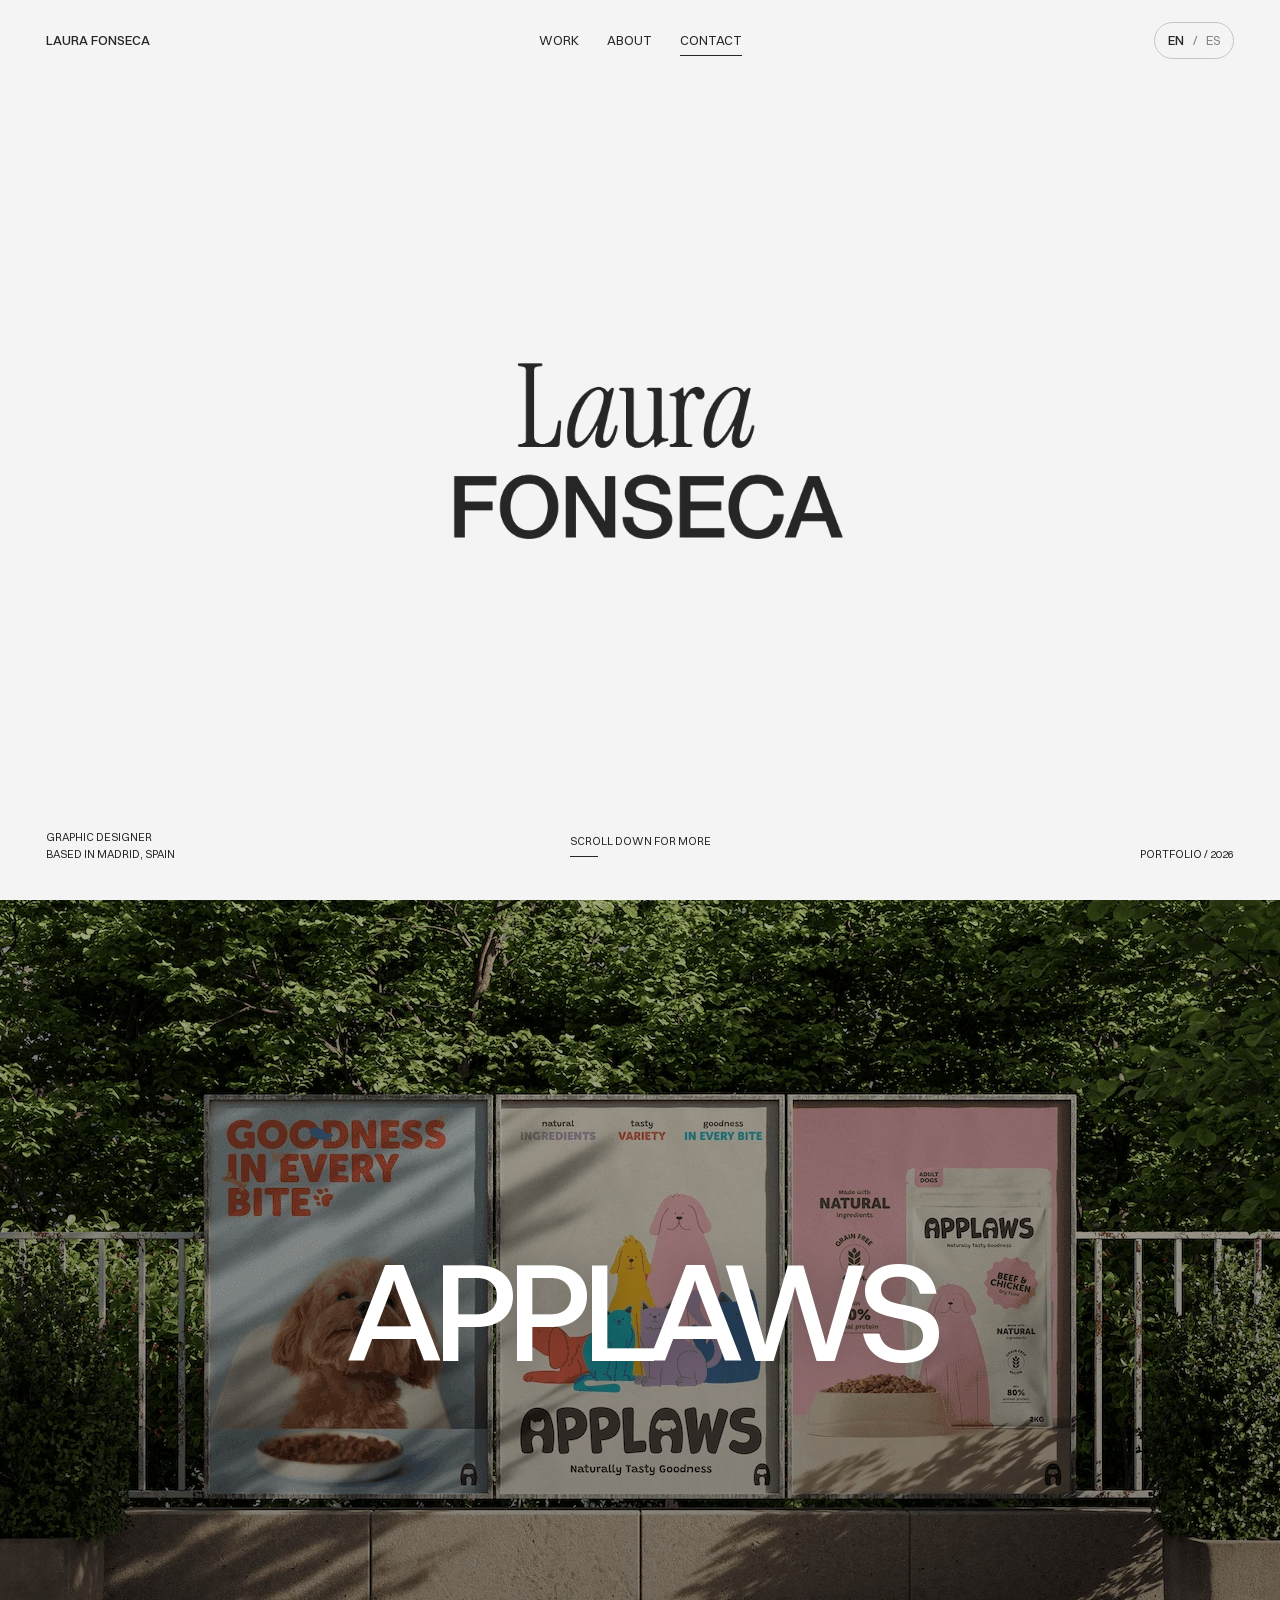
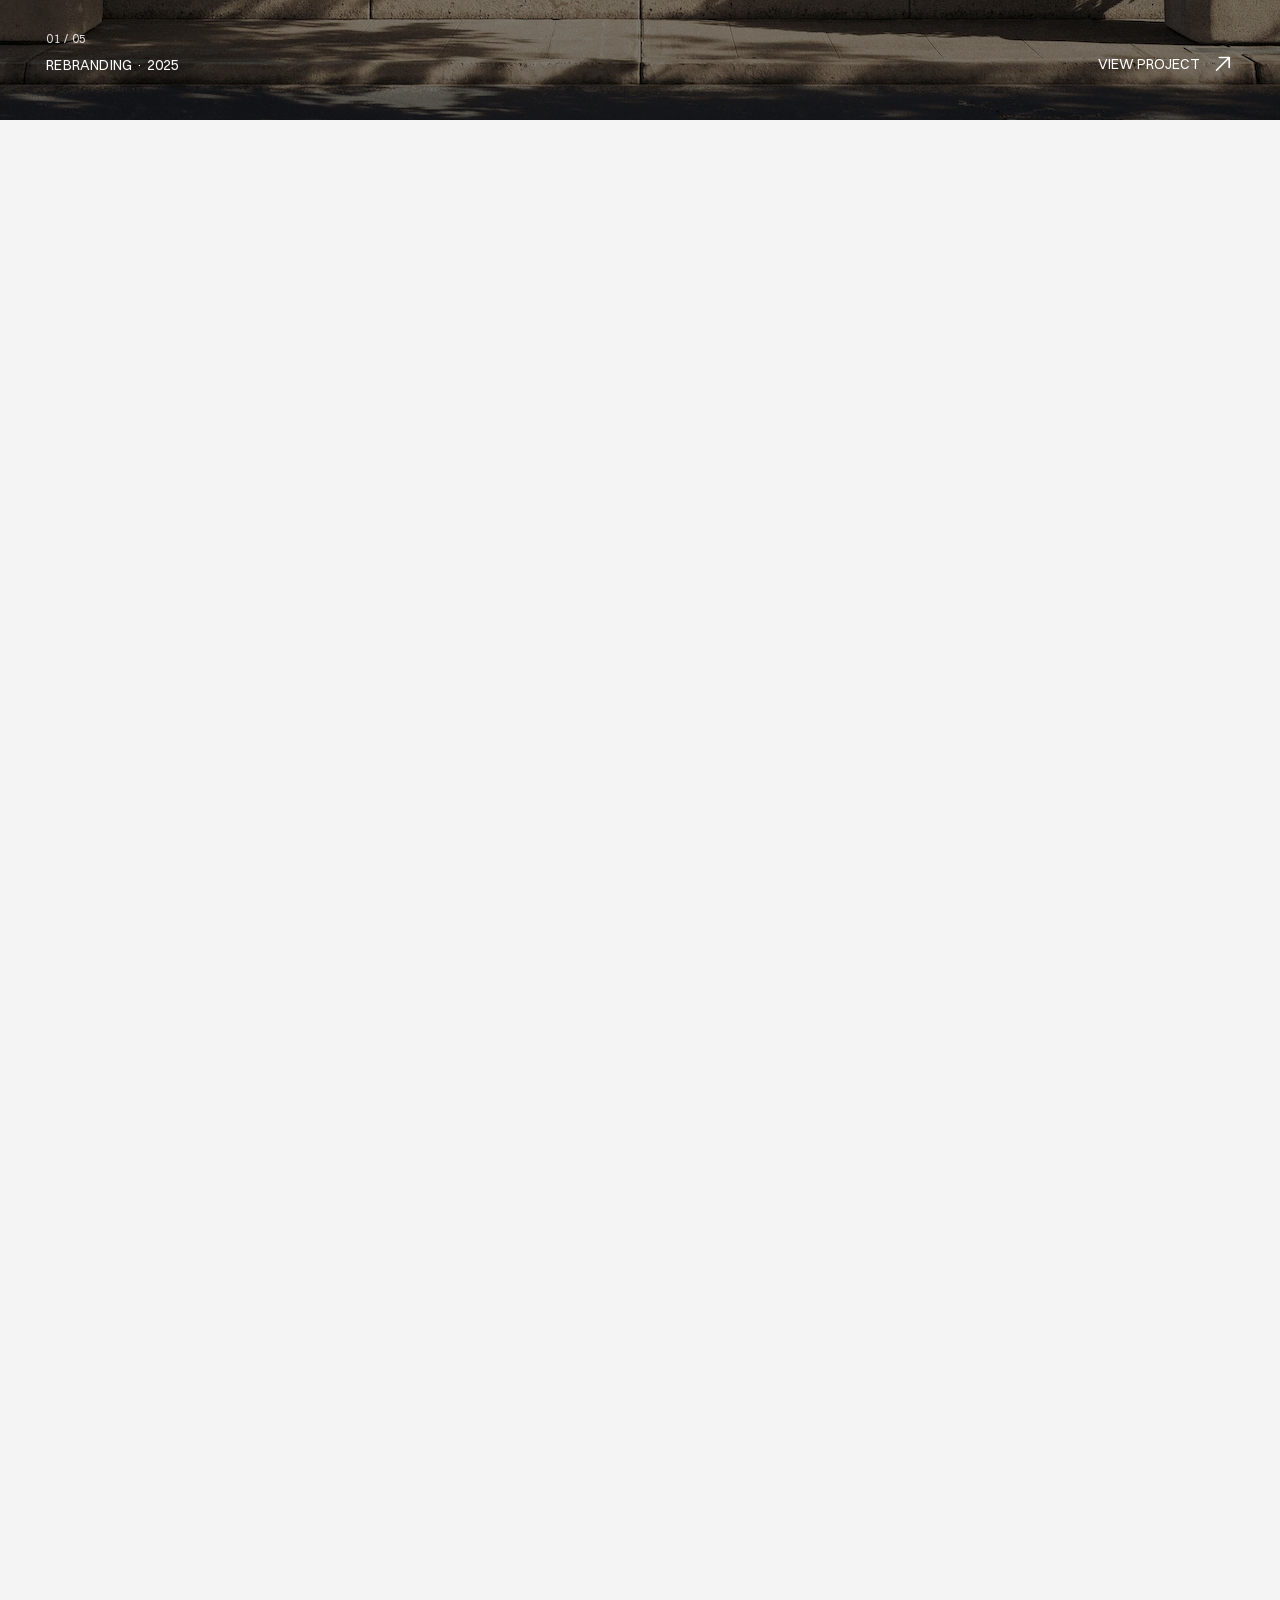
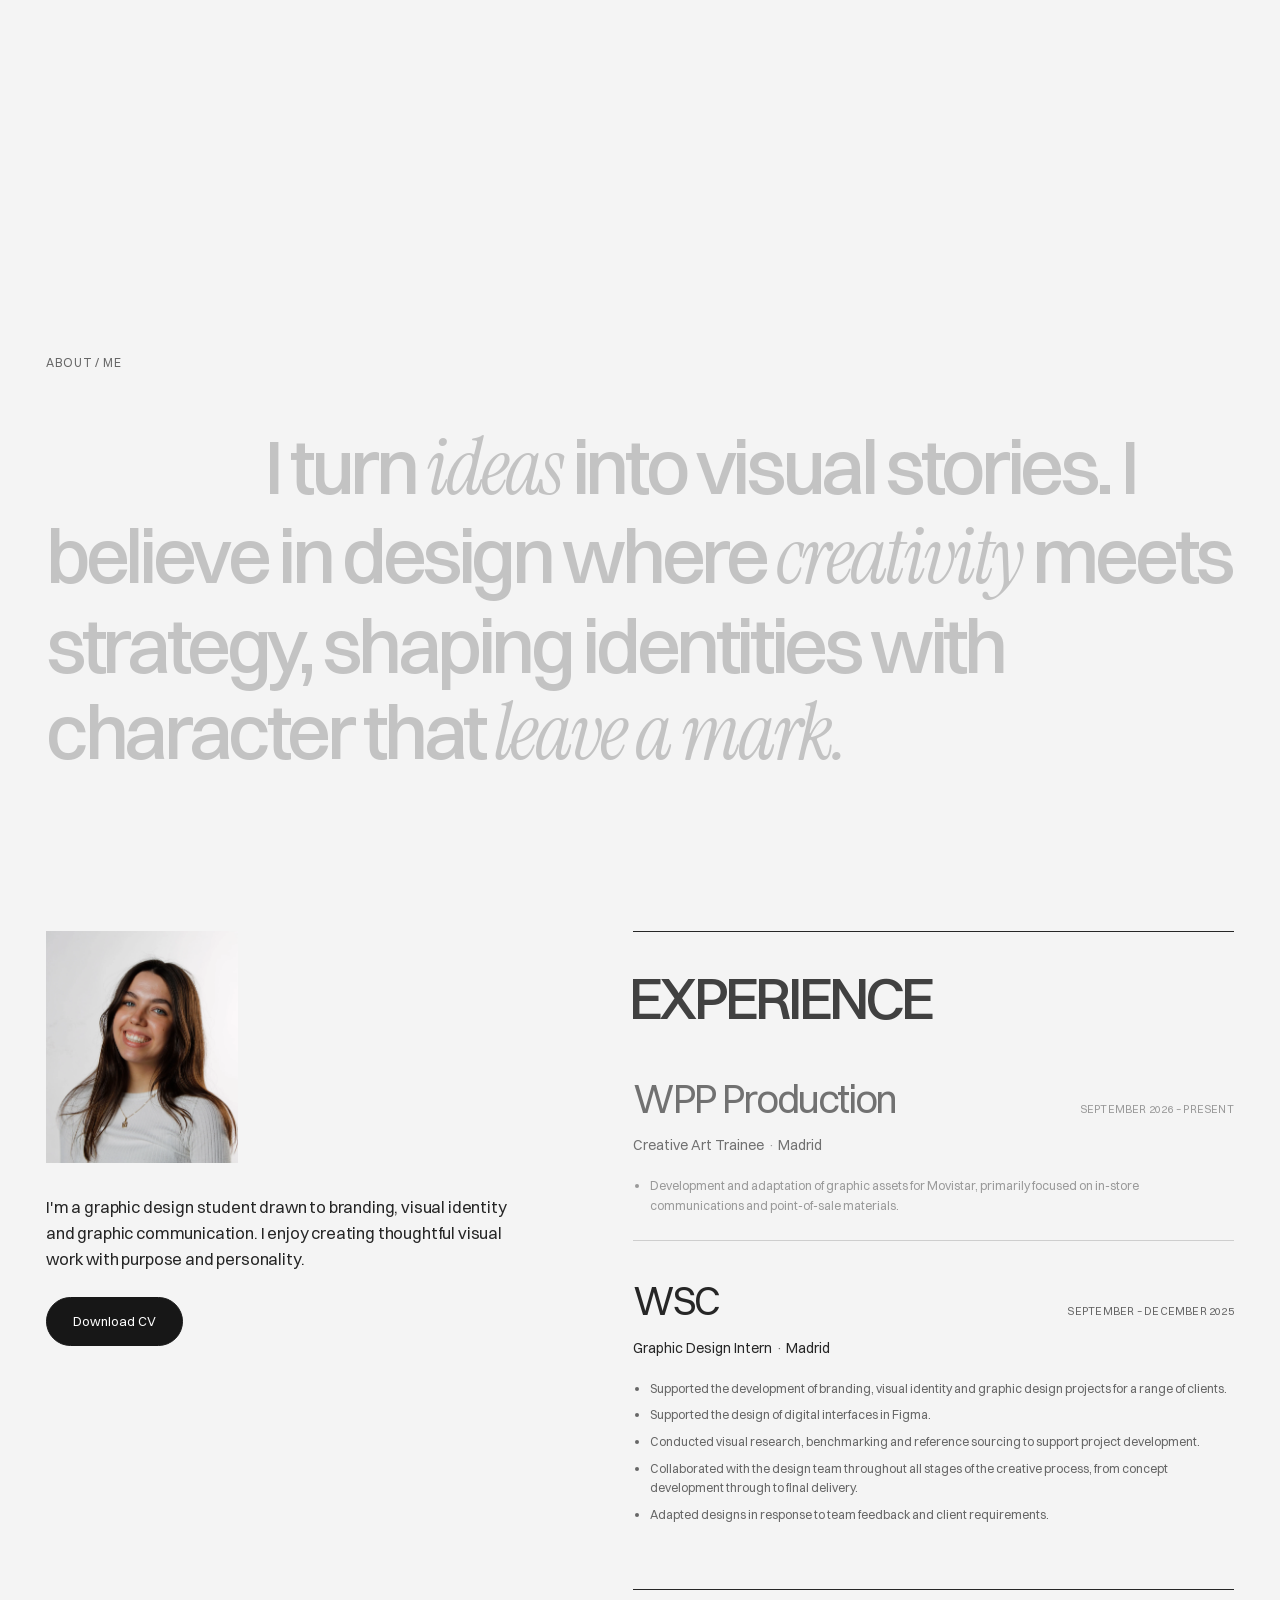
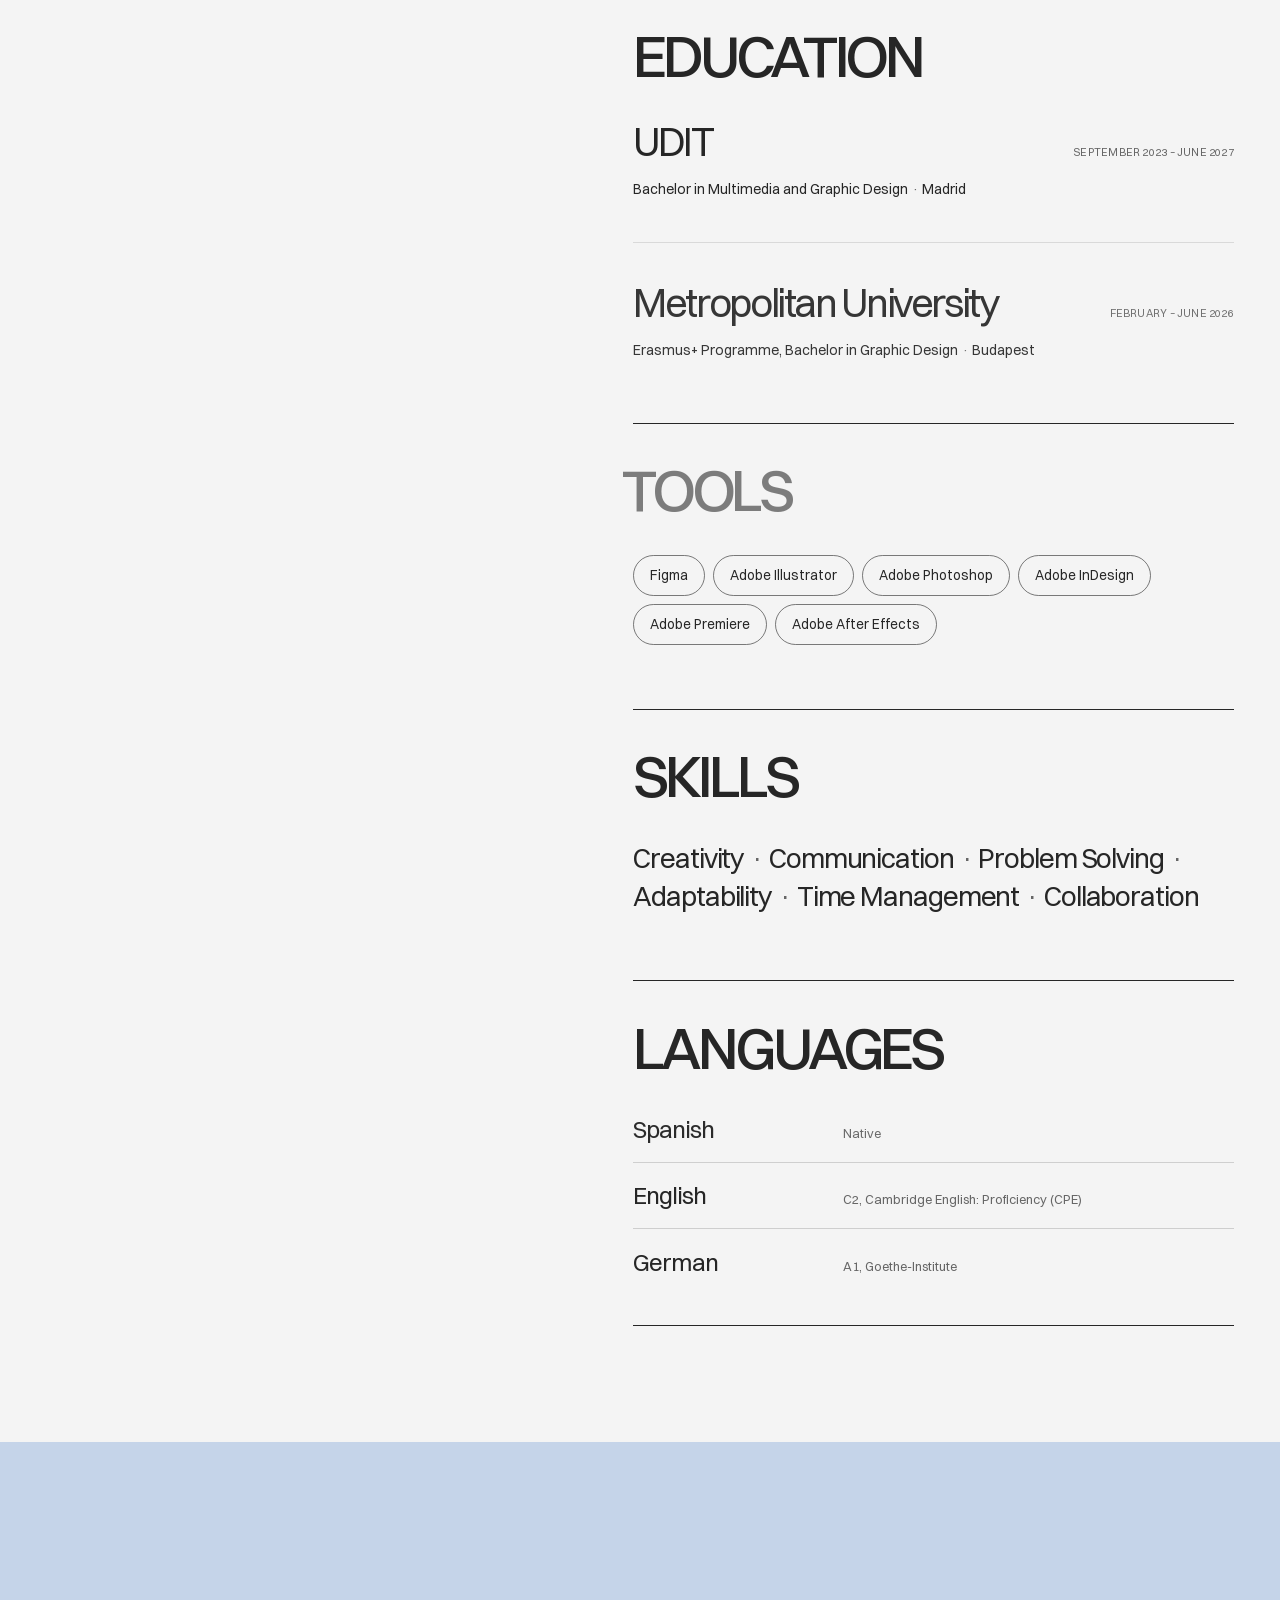
==== index.html @ c4ecdd2b "perf: generate lightweight previews for both homepage effects" ====
<!doctype html>
<html lang="en"><head><meta charset="utf-8"><meta name="viewport" content="width=device-width,initial-scale=1"><title>Laura Fonseca — Graphic Designer</title><meta name="description" content="Laura Fonseca, graphic designer based in Madrid and Creative Art Trainee at WPP Production. Portfolio featuring branding, visual identity, exhibition and editorial design."><meta name="robots" content="index,follow,max-image-preview:large"><meta name="theme-color" content="#f4f4f4"><meta property="og:type" content="website"><meta property="og:title" content="Laura Fonseca — Graphic Designer"><meta property="og:description" content="Laura Fonseca, graphic designer based in Madrid and Creative Art Trainee at WPP Production. Portfolio featuring branding, visual identity, exhibition and editorial design."><meta property="og:locale" content="en_GB"><meta property="og:image" content="assets/social-preview.jpg"><meta property="og:image:alt" content="Laura Fonseca — graphic design portfolio"><meta name="twitter:card" content="summary_large_image"><link rel="alternate" hreflang="en" href="index.html"><link rel="alternate" hreflang="es" href="es/index.html"><link rel="icon" href="assets/favicon.svg" type="image/svg+xml"><link rel="preload" href="assets/fonts/switzer-400.woff2" as="font" type="font/woff2" crossorigin><link rel="preconnect" href="https://fonts.googleapis.com"><link rel="preconnect" href="https://fonts.gstatic.com" crossorigin><link href="https://fonts.googleapis.com/css2?family=Instrument+Serif:ital@1&amp;display=swap" rel="stylesheet"><link rel="stylesheet" href="style.css"><script src="script.js" defer></script><script type="application/ld+json">{"@context":"https://schema.org","@type":"Person","name":"Laura Fonseca","jobTitle":"Graphic Designer","sameAs":["https://www.instagram.com/laurafonseca.design/","https://www.linkedin.com/in/laura-fonseca-ort%C3%A9s-6abb1227b/"],"knowsAbout":["Graphic Design","Branding","Visual Identity","Graphic Communication","Editorial Design"],"email":"mailto:laurafonortes@gmail.com"}</script></head><body id="top"><a class="skip" href="#main">Skip to content</a><header class="site-header"><a class="wordmark" href="index.html#hero" aria-label="Laura Fonseca — Work">Laura Fonseca</a><nav class="desktop-nav" aria-label="Main"><a href="index.html#works">Work</a><a href="index.html#about">About</a><a href="index.html#contact">Contact</a></nav><div class="nav-actions"><a class="language-switch" href="es/index.html" lang="es" hreflang="es" aria-label="Cambiar a español"><span class="selected">EN</span><span aria-hidden="true">/</span><span class="">ES</span></a><button class="menu-toggle" aria-expanded="false" aria-controls="mobile-nav">Menu <span aria-hidden="true">+</span></button></div><nav id="mobile-nav" class="mobile-nav" aria-label="Mobile menu" hidden><a href="index.html#works">Work</a><a href="index.html#about">About</a><a href="index.html#contact">Contact</a></nav></header><div class="scroll-progress" aria-hidden="true"></div><main id="main"><section class="hero" id="hero" aria-label="Laura Fonseca"><h1 class="sr-only">Laura Fonseca — Graphic Designer</h1><div class="hero-logo"><img class="" src="assets/images/laura-fonseca-logo.webp" width="1270" height="463" alt="Laura Fonseca" decoding="async" fetchpriority="high"></div><div class="mobile-hero" aria-hidden="true"><img class="mobile-hero__name mobile-hero__name--laura" src="assets/mobile-hero/laura.svg" width="391" height="139" alt="" draggable="false" decoding="async"><div class="mobile-hero__reel" data-images="assets/images/hero-thumbs/dicho-y-hecho/02-book-covers-mockup.webp|assets/images/hero-thumbs/palocleves/06-citylight-advertisement.webp|assets/images/hero-thumbs/applaws/07-storefront-window-graphics.webp|assets/images/hero-thumbs/nogue/07-open-magazine-mockup.webp|assets/images/hero-thumbs/applaws/04-outdoor-brand-banner.webp|assets/images/hero-thumbs/dicho-y-hecho/07-book-interior-layouts.webp|assets/images/hero-thumbs/palocleves/01-exhibition-installation.webp|assets/images/hero-thumbs/nogue/05-fashion-editorial-spread.webp"><img class="mobile-hero__slide is-active" src="assets/images/hero-thumbs/dicho-y-hecho/02-book-covers-mockup.webp" width="2560" height="1706" alt="" draggable="false" decoding="async"><img class="mobile-hero__slide" alt="" draggable="false" decoding="async"></div><img class="mobile-hero__name mobile-hero__name--fonseca" src="assets/mobile-hero/fonseca.svg" width="642" height="106" alt="" draggable="false" decoding="async"></div><div class="image-trail" aria-hidden="true" data-images="assets/images/hero-thumbs/creative-selection-1.webp|assets/images/hero-thumbs/applaws/03-brand-identity-overview.webp|assets/images/hero-thumbs/palocleves/03-logo.webp|assets/images/hero-thumbs/dicho-y-hecho/02-book-covers-mockup.webp|assets/images/hero-thumbs/nogue/03-magazine-stack.webp|assets/images/hero-thumbs/creative-selection-3.webp|assets/images/hero-thumbs/applaws/09-branded-stationery.webp|assets/images/hero-thumbs/palocleves/06-citylight-advertisement.webp|assets/images/hero-thumbs/dicho-y-hecho/03-sevilla-book-cover.webp|assets/images/hero-thumbs/nogue/06-advertising-spread.webp|assets/images/hero-thumbs/creative-selection-4.webp|assets/images/hero-thumbs/applaws/02-product-pouches.webp|assets/images/hero-thumbs/palocleves/08-exhibition-wall-graphics.webp|assets/images/hero-thumbs/dicho-y-hecho/05-mesa-book-cover.webp|assets/images/hero-thumbs/nogue/08-typographic-editorial-spread.webp|assets/images/hero-thumbs/creative-selection-5.webp|assets/images/hero-thumbs/applaws/04-outdoor-brand-banner.webp|assets/images/hero-thumbs/palocleves/09-artwork-labels.webp|assets/images/hero-thumbs/dicho-y-hecho/08-open-book-and-bookmark.webp|assets/images/hero-thumbs/nogue/07-open-magazine-mockup.webp"></div><div class="hero-bottom"><p>Graphic Designer<br>Based in Madrid, Spain</p><a class="scroll-link" href="#works">Scroll down for more </a><span class="hero-year">Portfolio / 2026</span></div></section><section id="works" class="works section project-showcase" aria-label="Selected projects"><h2 class="sr-only">Selected projects</h2><div class="project-showcase__stage"><article class="project-showcase__panel" data-project-index="0" style="--panel-order:0"><a class="project-showcase__link" href="applaws.html" aria-label="View project: APPLAWS"><img class="project-showcase__image" src="assets/images/applaws-07.webp" width="1280" height="960" alt="" decoding="async" loading="lazy" fetchpriority="low"><span class="project-showcase__shade" aria-hidden="true"></span><span class="project-showcase__center"><h3 class="project-showcase__name">APPLAWS</h3></span><span class="project-showcase__info"><span class="project-showcase__index">01 / 05</span><span class="project-showcase__category">Rebranding · 2025</span></span><span class="project-showcase__action" aria-hidden="true">View project <svg class="project-showcase__arrow" xmlns="http://www.w3.org/2000/svg" viewBox="0 0 24 24" width="22" height="22" fill="none" stroke="currentColor" stroke-width="1.8" stroke-linecap="round" stroke-linejoin="round" focusable="false"><path d="M5 19 19 5M8 5h11v11"/></svg></span></a></article><article class="project-showcase__panel" data-project-index="1" style="--panel-order:1"><a class="project-showcase__link" href="palocleves.html" aria-label="View project: PALÓCLEVES"><img class="project-showcase__image" src="assets/images/palocleves/05-outdoor-street-banner.webp" width="1920" height="1440" alt="" decoding="async" loading="lazy"><span class="project-showcase__shade" aria-hidden="true"></span><span class="project-showcase__center"><h3 class="project-showcase__name">PALÓCLEVES</h3></span><span class="project-showcase__info"><span class="project-showcase__index">02 / 05</span><span class="project-showcase__category">Brand / Exhibition design · 2026</span></span><span class="project-showcase__action" aria-hidden="true">View project <svg class="project-showcase__arrow" xmlns="http://www.w3.org/2000/svg" viewBox="0 0 24 24" width="22" height="22" fill="none" stroke="currentColor" stroke-width="1.8" stroke-linecap="round" stroke-linejoin="round" focusable="false"><path d="M5 19 19 5M8 5h11v11"/></svg></span></a></article><article class="project-showcase__panel" data-project-index="2" style="--panel-order:2"><a class="project-showcase__link" href="dicho-y-hecho.html" aria-label="View project: DICHO Y HECHO"><img class="project-showcase__image" src="assets/images/dicho-y-hecho-cover.webp" width="1920" height="1440" alt="" decoding="async" loading="lazy"><span class="project-showcase__shade" aria-hidden="true"></span><span class="project-showcase__center"><h3 class="project-showcase__name">DICHO Y HECHO</h3></span><span class="project-showcase__info"><span class="project-showcase__index">03 / 05</span><span class="project-showcase__category">Editorial design · 2026</span></span><span class="project-showcase__action" aria-hidden="true">View project <svg class="project-showcase__arrow" xmlns="http://www.w3.org/2000/svg" viewBox="0 0 24 24" width="22" height="22" fill="none" stroke="currentColor" stroke-width="1.8" stroke-linecap="round" stroke-linejoin="round" focusable="false"><path d="M5 19 19 5M8 5h11v11"/></svg></span></a></article><article class="project-showcase__panel" data-project-index="3" style="--panel-order:3"><a class="project-showcase__link" href="nogue.html" aria-label="View project: NOGUE"><img class="project-showcase__image" src="assets/images/nogue-cover.webp" width="1555" height="1160" alt="" decoding="async" loading="lazy"><span class="project-showcase__shade" aria-hidden="true"></span><span class="project-showcase__center"><h3 class="project-showcase__name">NOGUE</h3></span><span class="project-showcase__info"><span class="project-showcase__index">04 / 05</span><span class="project-showcase__category">Editorial design · 2025</span></span><span class="project-showcase__action" aria-hidden="true">View project <svg class="project-showcase__arrow" xmlns="http://www.w3.org/2000/svg" viewBox="0 0 24 24" width="22" height="22" fill="none" stroke="currentColor" stroke-width="1.8" stroke-linecap="round" stroke-linejoin="round" focusable="false"><path d="M5 19 19 5M8 5h11v11"/></svg></span></a></article><article class="project-showcase__panel" data-project-index="4" style="--panel-order:4"><a class="project-showcase__link" href="monk.html" aria-label="View project: MONK"><img class="project-showcase__image" src="assets/images/monk/05-cocktail-menu.webp" width="1280" height="960" alt="" decoding="async" loading="lazy"><span class="project-showcase__shade" aria-hidden="true"></span><span class="project-showcase__center"><h3 class="project-showcase__name">MONK</h3></span><span class="project-showcase__info"><span class="project-showcase__index">05 / 05</span><span class="project-showcase__category">Visual identity / Illustration · 2024</span></span><span class="project-showcase__action" aria-hidden="true">View project <svg class="project-showcase__arrow" xmlns="http://www.w3.org/2000/svg" viewBox="0 0 24 24" width="22" height="22" fill="none" stroke="currentColor" stroke-width="1.8" stroke-linecap="round" stroke-linejoin="round" focusable="false"><path d="M5 19 19 5M8 5h11v11"/></svg></span></a></article></div></section><section id="about" class="about section"><div class="about-statement"><p class="about-eyebrow">ABOUT / ME</p><h2 class="about-manifesto">I turn <em>ideas</em> into visual stories. I believe in design where <em>creativity</em> meets strategy, shaping identities with character that <em>leave a mark.</em></h2></div><div class="about-details"><div class="about-intro reveal"><img class="portrait" src="assets/images/laura-fonseca-portrait.webp" width="1651" height="1920" alt="Laura Fonseca" decoding="async" loading="lazy"><p class="bio">I'm a graphic design student drawn to branding, visual identity and graphic communication. I enjoy creating thoughtful visual work with purpose and personality.</p><a class="download-button" href="assets/documents/LauraFonseca_CV_English.pdf" download>Download CV </a></div><div class="typecv reveal"><section class="typecv-part typecv-part--experience" aria-labelledby="en-typecv-experience"><header class="typecv-part__header"><h3 id="en-typecv-experience">EXPERIENCE</h3></header><div class="typecv-part__body"><article class="typecv-entry"><div class="typecv-entry__heading"><h4>WPP Production</h4><span class="typecv-date">September 2026 – Present</span></div><p class="typecv-subline">Creative Art Trainee<span aria-hidden="true"> · </span>Madrid</p><ul class="typecv-notes"><li>Development and adaptation of graphic assets for Movistar, primarily focused on in-store communications and point-of-sale materials.</li></ul></article><article class="typecv-entry"><div class="typecv-entry__heading"><h4>WSC</h4><span class="typecv-date">September – December 2025</span></div><p class="typecv-subline">Graphic Design Intern<span aria-hidden="true"> · </span>Madrid</p><ul class="typecv-notes"><li>Supported the development of branding, visual identity and graphic design projects for a range of clients.</li><li>Supported the design of digital interfaces in Figma.</li><li>Conducted visual research, benchmarking and reference sourcing to support project development.</li><li>Collaborated with the design team throughout all stages of the creative process, from concept development through to final delivery.</li><li>Adapted designs in response to team feedback and client requirements.</li></ul></article></div></section><section class="typecv-part typecv-part--education" aria-labelledby="en-typecv-education"><header class="typecv-part__header"><h3 id="en-typecv-education">EDUCATION</h3></header><div class="typecv-part__body"><article class="typecv-entry"><div class="typecv-entry__heading"><h4>UDIT</h4><span class="typecv-date">September 2023 – June 2027</span></div><p class="typecv-subline">Bachelor in Multimedia and Graphic Design<span aria-hidden="true"> · </span>Madrid</p></article><article class="typecv-entry"><div class="typecv-entry__heading"><h4>Metropolitan University</h4><span class="typecv-date">February – June 2026</span></div><p class="typecv-subline">Erasmus+ Programme, Bachelor in Graphic Design<span aria-hidden="true"> · </span>Budapest</p></article></div></section><section class="typecv-part typecv-part--tools" aria-labelledby="en-typecv-tools"><header class="typecv-part__header"><h3 id="en-typecv-tools">TOOLS</h3></header><div class="typecv-part__body"><ul class="typecv-tools"><li>Figma</li><li>Adobe Illustrator</li><li>Adobe Photoshop</li><li>Adobe InDesign</li><li>Adobe Premiere</li><li>Adobe After Effects</li></ul></div></section><section class="typecv-part typecv-part--skills" aria-labelledby="en-typecv-skills"><header class="typecv-part__header"><h3 id="en-typecv-skills">SKILLS</h3></header><div class="typecv-part__body"><ul class="typecv-skills"><li>Creativity</li><li>Communication</li><li>Problem Solving</li><li>Adaptability</li><li>Time Management</li><li>Collaboration</li></ul></div></section><section class="typecv-part typecv-part--languages" aria-labelledby="en-typecv-languages"><header class="typecv-part__header"><h3 id="en-typecv-languages">LANGUAGES</h3></header><div class="typecv-part__body"><dl class="typecv-languages"><div class="typecv-language"><dt>Spanish</dt><dd>Native</dd></div><div class="typecv-language"><dt>English</dt><dd>C2, Cambridge English: Proficiency (CPE)</dd></div><div class="typecv-language"><dt>German</dt><dd>A1, Goethe-Institute</dd></div></dl></div></section></div></div></section></main><section id="contact" class="footer-reveal" aria-label="Contact"><div class="footer-reveal__stage"><div class="footer-reveal__surface"><div class="contact section"><p class="eyebrow">Contact</p><a class="contact-title" href="mailto:laurafonortes@gmail.com"><h2>LET’S<br>CONNECT</h2></a></div><footer class="footer"><div class="socials"><a href="https://www.instagram.com/laurafonseca.design/" target="_blank" rel="noopener noreferrer">Instagram </a><a href="https://www.linkedin.com/in/laura-fonseca-ort%C3%A9s-6abb1227b/" target="_blank" rel="noopener noreferrer">LinkedIn </a><a href="mailto:laurafonortes@gmail.com">Mail </a></div><div class="footer-bottom"><span>© 2026 Laura Fonseca</span><a href="#top">Back to top </a></div></footer></div></div></section></body></html>
---- style.css ----
/* Laura Fonseca — buildless portfolio. Shared by EN and ES. */
@font-face{font-family:Switzer;src:url('assets/fonts/switzer-400.woff2') format('woff2');font-weight:400;font-style:normal;font-display:swap}
@font-face{font-family:Switzer;src:url('assets/fonts/switzer-500.woff2') format('woff2');font-weight:500;font-style:normal;font-display:swap}
@font-face{font-family:Switzer;src:url('assets/fonts/switzer-700.woff2') format('woff2');font-weight:700;font-style:normal;font-display:swap}
:root{--paper:#f4f4f4;--ink:#262626;--muted:#666;--line:#bdbdbd;--gutter:clamp(22px,3.6vw,80px);--ease:cubic-bezier(.22,1,.36,1)}
*,*::before,*::after{box-sizing:border-box}html{scroll-behavior:smooth;scroll-padding-top:100px}body{margin:0;background:var(--paper);color:var(--ink);font-family:Switzer,Arial,sans-serif;-webkit-font-smoothing:antialiased}body.modal-open{overflow:hidden}::selection{background:#c9d5fa;color:#151515}a{color:inherit;text-decoration:none}button{font:inherit;color:inherit;cursor:pointer}button,a{-webkit-tap-highlight-color:transparent}button{background:none;border:0}img{display:block;max-width:100%;height:auto}h1,h2,h3,p,figure{margin:0}h1,h2,h3{font-weight:400}p{line-height:1.5}a:focus-visible,button:focus-visible,summary:focus-visible{outline:2px solid #3268bd;outline-offset:6px;border-radius:2px}.sr-only{position:absolute;width:1px;height:1px;padding:0;margin:-1px;overflow:hidden;clip:rect(0,0,0,0);white-space:nowrap;border:0}[hidden]{display:none!important}.skip{position:fixed;top:12px;left:16px;z-index:100;background:var(--ink);color:white;padding:12px;transform:translateY(-160%)}.skip:focus{transform:none}
.site-header{position:fixed;z-index:30;inset:0 0 auto;display:grid;grid-template-columns:1fr auto 1fr;align-items:center;gap:24px;min-height:80px;padding:20px var(--gutter);background:rgba(244,244,244,.91);backdrop-filter:blur(14px);-webkit-backdrop-filter:blur(14px);font-size:13px;text-transform:uppercase;transition:box-shadow .3s}.site-header.scrolled{box-shadow:0 1px 0 #26262612}.wordmark{justify-self:start;font-weight:500}.desktop-nav,.nav-actions{display:flex;align-items:center;gap:28px}.nav-actions{justify-self:end;gap:20px}.desktop-nav a{position:relative;padding:8px 0}.desktop-nav a::after{position:absolute;content:'';left:0;right:0;bottom:1px;height:1px;background:currentColor;transform:scaleX(0);transform-origin:left;transition:transform .35s var(--ease)}.desktop-nav a:hover::after,.desktop-nav a[aria-current]::after{transform:scaleX(1)}.language-switch{display:flex;gap:9px;align-items:center;padding:9px 13px;border:1px solid #c5c5c5;border-radius:100px}.language-switch span{opacity:.55}.language-switch .selected{opacity:1;font-weight:500}.menu-toggle{display:none}.mobile-nav{display:none}
.hero{min-height:700px;height:100svh;max-height:1200px;position:relative;isolation:isolate;display:grid;place-items:center;padding:120px var(--gutter);overflow:hidden}.hero-logo{width:clamp(300px,38vw,610px);animation:hero-in 1.2s var(--ease) both}.hero-logo img{width:100%;height:auto}.hero-bottom{position:absolute;bottom:38px;left:var(--gutter);right:var(--gutter);display:grid;grid-template-columns:1fr auto 1fr;align-items:end;gap:20px;font-size:11px;line-height:1.5;text-transform:uppercase}.hero-year{text-align:right}.scroll-link{display:flex;gap:20px;align-items:center;padding:10px 0}.scroll-link span{font-size:22px;animation:nudge 2.5s ease-in-out infinite}.image-trail{position:absolute;inset:0;pointer-events:none;z-index:2;overflow:hidden}.trail-image{position:absolute;width:clamp(110px,11vw,175px);aspect-ratio:4/3;object-fit:cover;object-position:center;box-shadow:0 14px 42px #0002;pointer-events:none;user-select:none;-webkit-user-drag:none;backface-visibility:hidden;will-change:transform,opacity,left,top;transition:left .24s cubic-bezier(.22,1,.36,1),top .24s cubic-bezier(.22,1,.36,1)}.section{padding:90px var(--gutter)}.section-heading{display:flex;justify-content:space-between;align-items:baseline;padding-bottom:44px}.section-heading h2{font-size:clamp(60px,7.1vw,110px);line-height:1;letter-spacing:-.065em;text-transform:uppercase}.section-heading>span{font-size:11px;text-transform:uppercase}.project-grid{display:grid;grid-template-columns:1fr 1fr;gap:70px 28px}.project-card a{display:block}.project-visual{position:relative;overflow:hidden;background:#e8e8e8;aspect-ratio:4/3}.project-visual>img{width:100%;height:100%;object-fit:cover;transition:transform .8s var(--ease)}.project-arrow{position:absolute;right:20px;top:20px;background:var(--paper);width:48px;height:48px;border-radius:50%;display:grid;place-items:center;font-size:27px;opacity:0;transform:translate(-8px,8px);transition:all .4s var(--ease)}.project-open{position:absolute;left:20px;bottom:20px;background:var(--paper);padding:10px 16px;border-radius:30px;font-size:12px;opacity:0;transform:translateY(10px);transition:all .4s var(--ease)}.project-card a:hover .project-visual>img{transform:scale(1.035)}.project-card a:hover .project-arrow,.project-card a:focus-visible .project-arrow,.project-card a:hover .project-open,.project-card a:focus-visible .project-open{opacity:1;transform:none}.project-caption{display:flex;justify-content:space-between;align-items:baseline;gap:15px;padding-top:19px}.project-caption h3{font-size:clamp(20px,1.8vw,29px);letter-spacing:-.025em}.project-caption p{font-size:11px;text-transform:uppercase;color:var(--muted);margin-top:5px}.project-year{font-size:12px;color:var(--muted)}
.about{display:grid;grid-template-columns:minmax(0,1fr) minmax(0,1.85fr);gap:clamp(45px,8vw,140px);padding-top:130px;padding-bottom:90px}.portrait{width:152px;margin-bottom:32px;aspect-ratio:152/184;object-fit:cover}.about h2{font-size:clamp(54px,6.3vw,98px);line-height:.94;letter-spacing:-.062em;margin-bottom:28px}.bio{font-size:13px;line-height:1.35;text-transform:uppercase;max-width:430px}.text-link{display:inline-flex;gap:15px;border-bottom:1px solid;padding:10px 0;margin-top:24px;font-size:13px;transition:opacity .2s}.text-link:hover{opacity:.6}.accordion{padding-top:217px}details{border-bottom:1px solid #777}summary{display:flex;align-items:center;justify-content:space-between;gap:20px;list-style:none;font-size:clamp(22px,1.9vw,30px);letter-spacing:-.035em;padding:27px 0;cursor:pointer}summary::-webkit-details-marker{display:none}summary>span{color:#777;font-size:27px;font-weight:400;transition:transform .3s}details[open] summary>span{transform:rotate(45deg)}.detail-body{padding:0 35px 28px 0;font-size:15px;max-width:660px;animation:detail-in .35s var(--ease)}.detail-body h3{font-size:18px;font-weight:500;margin-top:20px;margin-bottom:6px}.detail-body h3:first-child{margin-top:0}.detail-body p+p{margin-top:7px}.detail-body ul{padding-left:19px;line-height:1.6}.detail-body li+li{margin-top:6px}.muted{color:var(--muted);font-size:13px}.eyebrow{text-transform:uppercase;font-size:12px;margin-bottom:25px}.contact{padding-top:90px;padding-bottom:70px}.contact-title{display:flex;align-items:center;justify-content:space-between;gap:20px}.contact-title h2{font-size:clamp(90px,18.4vw,320px);letter-spacing:-.075em;line-height:.82}.contact-title>span{font-size:clamp(50px,13vw,220px);align-self:flex-start;transition:transform .5s var(--ease)}.contact-title:hover>span{transform:translate(8px,-8px)}html[lang=es] .contact-title h2{font-size:clamp(52px,12.4vw,220px);letter-spacing:-.07em}.contact-email{display:inline-block;font-size:clamp(16px,2vw,27px);margin-top:40px;border-bottom:1px solid;padding-bottom:7px}.footer{padding:30px var(--gutter) 26px}.socials{display:flex;gap:36px;font-size:clamp(16px,1.8vw,26px);text-transform:uppercase;letter-spacing:-.035em}.socials a:hover{opacity:.6}.footer-bottom{display:flex;justify-content:space-between;align-items:center;gap:20px;margin-top:50px;border-top:1px solid var(--line);padding-top:24px;font-size:11px;text-transform:uppercase}.motion-toggle{font-size:11px;text-transform:uppercase;padding:8px}.motion-toggle:hover{text-decoration:underline}
.project-main{padding:130px var(--gutter) 40px}.back-link{font-size:12px;text-transform:uppercase;display:inline-block;padding:12px 0}.project-heading{margin:42px 0 50px;display:flex;justify-content:space-between;align-items:baseline;gap:20px}.project-heading h1{font-size:clamp(54px,9.5vw,160px);letter-spacing:-.065em;line-height:.95}.project-heading>span{font-size:12px;white-space:nowrap}.project-intro{display:grid;grid-template-columns:1fr 1.65fr;gap:clamp(35px,8vw,130px);padding:0 0 70px}.project-facts{font-size:12px;text-transform:uppercase}.project-facts>p{color:var(--muted)}.project-facts ul{padding:20px 0 0;list-style:none;line-height:1.8}.project-facts li::before{content:'';padding-right:7px}.project-facts .text-link{text-transform:none}.project-description{font-size:clamp(16px,1.45vw,21px);letter-spacing:-.012em;max-width:850px}.project-description p{line-height:1.5}.project-description p+p{margin-top:22px}.project-gallery{display:grid;grid-template-columns:minmax(0,1fr) minmax(0,1fr);gap:24px;align-items:start}.gallery-item{min-width:0;align-self:start}.gallery-wide{grid-column:1/-1}.gallery-link{display:block;position:relative;overflow:hidden;cursor:zoom-in;background:transparent;width:100%;height:auto;aspect-ratio:4/3}.gallery-wide .gallery-link{aspect-ratio:16/10}.gallery-link picture{display:block;width:100%;height:100%}.gallery-link img{display:block;width:100%;height:100%;object-fit:cover;object-position:center;transition:transform .8s var(--ease)}.gallery-wide .gallery-link img{height:100%}.gallery-link:hover img{transform:scale(1.012)}.zoom-label{position:absolute;bottom:16px;right:16px;background:var(--paper);border-radius:50%;width:40px;height:40px;display:grid;place-items:center;font-size:23px;opacity:0;transition:opacity .3s}.gallery-link:hover .zoom-label,.gallery-link:focus-visible .zoom-label{opacity:1}.next-project{display:grid;grid-template-columns:1fr auto;gap:20px;align-items:center;border-top:1px solid var(--line);margin-top:90px;padding:35px 0}.next-project>span:first-child{grid-column:1/-1;font-size:12px;text-transform:uppercase}.next-project strong{font-size:clamp(36px,6vw,100px);font-weight:400;letter-spacing:-.05em}.next-project>span:last-child{font-size:clamp(35px,6vw,80px);transition:transform .4s}.next-project:hover>span:last-child{transform:translate(7px,-7px)}.lightbox{width:100vw;height:100dvh;max-width:none;max-height:none;padding:65px 70px 25px;border:0;background:#101010f5;color:#fff}.lightbox[open]{display:grid;grid-template-columns:45px minmax(0,1fr) 45px;align-items:center;gap:12px}.lightbox::backdrop{background:#101010}.lightbox>img{max-width:100%;max-height:calc(100dvh - 100px);margin:auto;object-fit:contain;width:auto;height:auto}.lightbox-toolbar{position:absolute;left:30px;right:30px;top:18px;display:flex;align-items:center;justify-content:space-between;font-size:13px}.lightbox-close{padding:10px}.lightbox-prev,.lightbox-next{font-size:28px;padding:10px 0}.lightbox a:focus-visible,.lightbox button:focus-visible{outline-color:white}
/* Content is visible even if JS or IntersectionObserver is unavailable. */
.reveal.is-waiting{opacity:0;transform:translateY(32px)}.reveal{transition:opacity .8s var(--ease),transform .8s var(--ease)}
@keyframes hero-in{from{opacity:0;transform:translateY(25px)}to{opacity:1;transform:translateY(0)}}@keyframes nudge{0%,100%{transform:translateY(0)}50%{transform:translateY(5px)}}@keyframes detail-in{from{opacity:0;transform:translateY(-6px)}to{opacity:1;transform:translateY(0)}}
@media(min-width:1600px){.section,.project-main,.footer{max-width:1900px;margin-inline:auto}}
@media(max-width:900px){.hero-bottom{font-size:10px}.hero-year{display:none}.hero-bottom{grid-template-columns:1fr auto}.about{gap:40px;grid-template-columns:1fr 1.3fr}.about h2{font-size:60px}.project-grid{gap:50px 20px}.project-intro{grid-template-columns:1fr 1.7fr;gap:35px}.project-heading h1{font-size:9.2vw}.lightbox{padding-inline:20px}}
@media(max-width:700px){:root{--gutter:22px}.site-header{min-height:72px;grid-template-columns:1fr auto;gap:12px;padding-block:16px}.desktop-nav{display:none}.nav-actions{gap:14px}.language-switch{font-size:11px;gap:6px;padding:8px 10px}.menu-toggle{display:none}.mobile-nav:not([hidden]){display:none}.menu-toggle>span{font-size:20px;transition:transform .3s}.menu-toggle[aria-expanded=true]>span{transform:rotate(45deg)}.mobile-nav:not([hidden]){display:flex;flex-direction:column;position:absolute;top:72px;left:0;right:0;background:var(--paper);padding:30px var(--gutter) 40px;border-bottom:1px solid var(--line);gap:20px;box-shadow:0 25px 40px #0001}.mobile-nav a{font-size:38px;letter-spacing:-.045em}.hero{height:100vh;height:100dvh;min-height:100svh;max-height:none}.hero-logo{width:min(87%,470px)}.hero-bottom{bottom:27px;font-size:9px;gap:10px}.scroll-link{gap:10px;text-align:right;max-width:150px}.section{padding:65px var(--gutter)}.section-heading{align-items:flex-end;padding-bottom:30px;gap:15px}.section-heading h2{font-size:16vw}.section-heading>span{font-size:9px;text-align:right;max-width:95px}.project-grid{grid-template-columns:1fr;gap:42px}.project-caption h3{font-size:22px}.project-arrow{width:38px;height:38px;font-size:22px;opacity:1;transform:none;right:14px;top:14px}.project-open{display:none}.about{grid-template-columns:1fr;gap:35px;padding-top:70px}.portrait{width:130px;margin-bottom:30px}.about h2{font-size:clamp(62px,15vw,100px);max-width:90%}.bio{max-width:420px;font-size:13px}.accordion{padding-top:0}summary{font-size:24px;padding-block:22px}.detail-body{font-size:14px}.contact{padding-top:60px;padding-bottom:45px}.contact-title h2{font-size:18.5vw}.contact-title>span{font-size:12vw}html[lang=es] .contact-title h2{font-size:12.2vw}.contact-title{gap:10px}.contact-email{margin-top:30px;font-size:17px}.socials{gap:22px;font-size:16px}.footer-bottom{flex-wrap:wrap;gap:12px;margin-top:35px;font-size:10px}.footer-bottom>span{flex:1 0 48%}.motion-toggle{order:3;padding:4px 0;font-size:10px}.footer{padding-top:20px}.project-main{padding-top:105px}.project-heading{margin:30px 0 35px;gap:10px}.project-heading h1{font-size:clamp(35px,10vw,68px);overflow-wrap:anywhere}.project-heading>span{font-size:10px}.project-intro{grid-template-columns:1fr;gap:30px;padding-bottom:40px}.project-facts ul{padding-top:8px;margin-bottom:0}.project-facts .text-link{margin-top:12px}.project-description{font-size:17px}.project-gallery{grid-template-columns:1fr;gap:16px}.gallery-wide{grid-column:auto}.gallery-wide .gallery-link{aspect-ratio:4/3}.gallery-link img{height:100%}.next-project{margin-top:55px}.next-project strong{font-size:8vw}.lightbox{padding:65px 8px 20px}.lightbox[open]{grid-template-columns:30px minmax(0,1fr) 30px;gap:4px}.lightbox-prev,.lightbox-next{font-size:23px}.lightbox-toolbar{left:18px;right:18px}.lightbox>img{max-height:calc(100dvh - 100px)}}
@media(prefers-reduced-motion:reduce){html{scroll-behavior:auto}*,*::before,*::after{animation:none!important;transition:none!important}.reveal.is-waiting{opacity:1;transform:none}.image-trail{display:none}}
html.motion-paused{scroll-behavior:auto}.motion-paused *,.motion-paused *::before,.motion-paused *::after{animation:none!important;transition:none!important}.motion-paused .reveal.is-waiting{opacity:1;transform:none}.motion-paused .image-trail{display:none}
@media print{.site-header,.image-trail,.motion-toggle,.lightbox,.project-arrow,.project-open,.hero-bottom{display:none!important}.hero{height:220px;min-height:0;padding:30px}.hero-logo{width:300px}.section,.project-main{padding:25px 0}.reveal.is-waiting{opacity:1;transform:none}.project-card,.gallery-item{break-inside:avoid}.accordion{padding-top:0}.contact-title h2{font-size:60px}.footer{padding:20px 0}}

/* Revision: quieter controls, expressive native motion. */
.download-button{display:inline-flex;align-items:center;justify-content:center;min-height:49px;padding:15px 26px;margin-top:25px;background:#171717;color:#fff;border:1px solid #171717;border-radius:100px;font-size:13px;line-height:1.2;text-transform:none;white-space:normal;text-align:center;transition:background-color .95s cubic-bezier(.4,0,.2,1),color .95s cubic-bezier(.4,0,.2,1),border-color .95s cubic-bezier(.4,0,.2,1),translate .4s var(--ease);will-change:translate}.download-button:hover{background:#C5D4E9;color:#262626;border-color:#C5D4E9;box-shadow:none}.download-button:focus-visible{outline-offset:5px}.project-facts li::before{display:none}.project-facts .download-button{margin-top:24px}.contact-title{display:block}.contact-title h2{display:inline-block;transition:letter-spacing .6s var(--ease)}.contact-title:hover h2{letter-spacing:-.06em}.next-project{grid-template-columns:1fr}.next-project strong{transition:translate .5s var(--ease)}.next-project:hover strong{translate:12px 0}.scroll-link{position:relative;padding-bottom:13px}.scroll-link::after{content:'';position:absolute;left:0;bottom:5px;width:28px;height:1px;background:currentColor;transform-origin:left;animation:scroll-pulse 2s ease-in-out infinite}.scroll-progress{position:fixed;top:0;left:0;width:100%;height:2px;background:var(--ink);z-index:45;transform:scaleX(var(--scroll-progress,0));transform-origin:left;pointer-events:none}
.motion-title .word-window{display:inline-block;overflow:hidden;vertical-align:top;padding:.2em .16em .27em;margin:-.2em -.16em -.27em}.motion-title.title-revealed .word-window{overflow:visible}.motion-title .word-piece{display:inline-block;transform:translateY(0);transition:transform 1s var(--ease);transition-delay:calc(var(--word-index,0)*75ms)}.motion-title.title-waiting .word-piece{transform:translateY(115%)}.project-card.reveal:nth-child(even){transition-delay:.12s}.gallery-item.reveal:nth-child(3n){transition-delay:.1s}
.scroll-effects .hero-logo{translate:0 var(--hero-shift,0px);scale:var(--hero-scale,1);opacity:var(--hero-opacity,1)}.scroll-effects .project-visual>img{transform:translate3d(0,var(--image-shift,0px),0) scale(1.09);transition:transform .7s var(--ease)}.scroll-effects .project-card a:hover .project-visual>img{transform:translate3d(0,var(--image-shift,0px),0) scale(1.13)}.scroll-effects .portrait{translate:0 var(--portrait-shift,0px);rotate:var(--portrait-rotate,0deg);transition:translate .4s var(--ease),rotate .6s var(--ease)}
.custom-cursor{position:fixed;left:0;top:0;transform:translate(-50%,-50%);width:12px;height:12px;border-radius:50%;display:grid;place-items:center;background:#fff;color:#fff;mix-blend-mode:difference;z-index:100;pointer-events:none;opacity:0;font-size:11px;font-weight:500;line-height:1;text-transform:uppercase;white-space:nowrap;transition:width .3s var(--ease),height .3s var(--ease),background .3s,opacity .15s}.custom-cursor.is-visible{opacity:1}.custom-cursor.is-link{width:34px;height:34px}.custom-cursor.has-label{width:86px;height:86px;background:#242424;color:#fff;mix-blend-mode:normal}.custom-cursor span{opacity:0;transition:opacity .2s}.custom-cursor.has-label span{opacity:1}
@media(hover:hover) and (pointer:fine){.cursor-enabled,.cursor-enabled a,.cursor-enabled button,.cursor-enabled summary{cursor:none!important}.cursor-enabled body.modal-open,.cursor-enabled body.modal-open *{cursor:auto!important}.cursor-enabled body.modal-open .custom-cursor{display:none}.cursor-enabled .project-open{display:none}}
.lightbox[open]{grid-template-columns:1fr;padding-bottom:78px}.lightbox>img{max-height:calc(100dvh - 155px)}.lightbox-prev,.lightbox-next{position:absolute;bottom:20px;font-size:12px;border:1px solid #666;border-radius:100px;min-width:100px;padding:12px 20px}.lightbox-prev{right:calc(50% + 7px)}.lightbox-next{left:calc(50% + 7px)}
@keyframes scroll-pulse{0%,100%{transform:scaleX(.45);opacity:.45}50%{transform:scaleX(1);opacity:1}}
@media(max-width:700px){.download-button{min-height:48px;padding:14px 23px}.project-card.reveal:nth-child(even),.gallery-item.reveal:nth-child(3n){transition-delay:0s}.scroll-effects .project-visual>img,.scroll-effects .project-card a:hover .project-visual>img{transform:none}.custom-cursor{display:none}.scroll-link::after{left:auto;right:0}}
@media(prefers-reduced-motion:reduce){.custom-cursor{display:none!important}.motion-title.title-waiting .word-piece{transform:none}.hero-logo,.portrait,.download-button{translate:none!important;rotate:none!important;scale:1!important;opacity:1!important}.scroll-effects .project-visual>img{transform:none!important}}
.motion-paused .motion-title.title-waiting .word-piece{transform:none}.motion-paused .hero-logo,.motion-paused .portrait,.motion-paused .download-button{translate:none!important;rotate:none!important;scale:1!important;opacity:1!important}.motion-paused .project-visual>img{transform:none!important}.motion-paused .custom-cursor{display:none!important}
@media print{.custom-cursor,.scroll-progress{display:none!important}.motion-title.title-waiting .word-piece{transform:none}}
.scroll-effects .hero-logo{animation-fill-mode:backwards}


/* Editorial about statement and scroll-ink reveal, inspired by the Yourwave reference. */
.about.section{display:block;padding-top:clamp(110px,12vw,195px);padding-bottom:clamp(85px,9vw,140px)}
.about-statement{margin-bottom:clamp(85px,12vw,170px)}
.about-eyebrow{font-size:12px;letter-spacing:.075em;text-transform:uppercase;margin:0 0 clamp(32px,4vw,68px);color:var(--muted)}
.about .about-manifesto{margin:0;max-width:none;font-family:Switzer,Arial,sans-serif;font-size:clamp(48px,6vw,124px);line-height:1.12;letter-spacing:-.057em;font-weight:500;text-transform:none;text-indent:clamp(0px,17vw,340px);text-wrap:pretty;overflow:visible}
.about .about-manifesto em{font-family:"Instrument Serif","Iowan Old Style","Baskerville","Palatino Linotype",Georgia,serif;font-size:1.04em;font-style:italic;font-weight:400;letter-spacing:-.04em}
.about-manifesto.is-ink-ready .ink-word{color:#c3c3c3}
.about-details{display:grid;grid-template-columns:minmax(0,.88fr) minmax(0,1.12fr);column-gap:clamp(44px,9vw,145px);align-items:start}
.about-details .about-intro{min-width:0;max-width:540px}
.about-details .portrait{width:clamp(150px,15vw,215px);margin-bottom:32px}
.about-details .bio{max-width:490px;font-size:clamp(14px,1.3vw,18px);font-weight:400;line-height:1.55;letter-spacing:-.01em;text-transform:none}
.about-details .accordion{padding-top:0;min-width:0}
@media(max-width:900px){
  .about .about-manifesto{font-size:clamp(43px,7vw,72px);text-indent:9vw}
  .about-details{column-gap:45px}
}
@media(max-width:700px){
  .about.section{padding-top:95px;padding-bottom:70px}
  .about-statement{margin-bottom:76px}
  .about-eyebrow{font-size:11px;margin-bottom:32px}
  .about .about-manifesto{font-size:clamp(35px,8.8vw,57px);line-height:1.14;letter-spacing:-.047em;text-indent:0;text-wrap:pretty;overflow-wrap:normal}
  .about-details{grid-template-columns:minmax(0,1fr);gap:52px}
  .about-details .portrait{width:140px;margin-bottom:26px}
  .about-details .bio{font-size:15px;line-height:1.52}
  .about-details .accordion{padding-top:0}
}
@media(prefers-reduced-motion:reduce){.about-manifesto .ink-word{color:inherit!important}}
@media print{.about-manifesto .ink-word{color:inherit!important}}

/* About accordion: gentle open/close motion, with an exclusive expanded state. */
.about-details .accordion.is-enhanced .detail-body{animation:none}
.about-details .accordion summary>span{transition:transform .4s cubic-bezier(.22,1,.36,1)}
.about-details .accordion.is-enhanced details[open] summary>span{transform:rotate(0deg)}
.about-details .accordion.is-enhanced details.is-expanded summary>span{transform:rotate(45deg)}
@media(prefers-reduced-motion:reduce){
  .about-details .accordion summary>span{transition:none}
}


/* Mobile-only opening logo and project reel, based on the supplied reference. */
.mobile-hero{display:none}
@media(max-width:700px){
  .hero{padding-inline:var(--gutter)}
  .hero-logo{display:none}
  .image-trail{display:none}
  .mobile-hero{display:flex;flex-direction:column;align-items:center;justify-content:center;width:100%;position:relative;z-index:1;pointer-events:none;user-select:none}
  .mobile-hero__name{display:block;height:auto;flex:none;max-width:100%;object-fit:contain}
  .mobile-hero__name--laura{width:min(39vw,165px)}
  .mobile-hero__name--fonseca{width:min(60vw,248px)}
  .mobile-hero__reel{position:relative;width:min(55vw,230px);height:0;flex:none;margin:8px 0;overflow:hidden;opacity:0;transform:scale(.86);background:#f4f4f4;animation:mobile-hero-unfold 1.05s cubic-bezier(.22,1,.36,1) .25s both}
  .mobile-hero__slide{display:block;position:absolute;inset:0;width:100%;height:100%;object-fit:cover;object-position:center;opacity:0;transition:none}
  .mobile-hero__slide.is-active{opacity:1}
}
@keyframes mobile-hero-unfold{
  0%{height:0;opacity:0;transform:scale(.86)}
  45%{opacity:1}
  100%{height:clamp(108px,35vw,160px);opacity:1;transform:scale(1)}
}
@media(max-width:700px) and (prefers-reduced-motion:reduce){
  .mobile-hero__reel{animation:none!important;height:clamp(108px,35vw,160px);opacity:1;transform:none}
  .mobile-hero__slide{transition:none!important}
}
@media(max-width:700px){
  .motion-paused .mobile-hero__reel{animation:none!important;height:clamp(108px,35vw,160px);opacity:1;transform:none}
  .motion-paused .mobile-hero__slide{transition:none!important}
}
@media print{
  .mobile-hero{display:none!important}
}


/* Full-viewport project showcase: native sticky pin, scroll-scrubbed upward wipe. */
.project-showcase.works.section{padding:0;margin:0;width:100%;max-width:none;position:relative;isolation:isolate;overflow:visible}
.project-showcase__stage{width:100%;position:relative}
.project-showcase__panel{position:relative;width:100%;height:100vh;height:100svh;overflow:hidden;background:#242424}
.project-showcase__link{position:relative;display:grid;place-items:center;width:100%;height:100%;isolation:isolate;overflow:hidden;color:#fff;cursor:pointer}
.project-showcase__image{position:absolute;inset:0;width:100%;height:100%;max-width:none;object-fit:cover;object-position:center}
.project-showcase__shade{position:absolute;inset:0;background:linear-gradient(180deg,rgba(0,0,0,.27) 0%,rgba(0,0,0,.36) 48%,rgba(0,0,0,.48) 100%);pointer-events:none}
.project-showcase__center{position:relative;z-index:1;display:grid;place-items:center;width:100%;padding:0 clamp(20px,4vw,75px);pointer-events:none}
.project-showcase__name{max-width:100%;color:#fff;text-transform:uppercase;text-align:center;text-wrap:balance;overflow-wrap:normal;font-size:clamp(56px,11vw,190px);font-weight:500;letter-spacing:-.075em;line-height:.94;text-shadow:0 2px 35px rgba(0,0,0,.22)}

.project-showcase__info{position:absolute;z-index:2;left:var(--gutter);bottom:clamp(24px,5vh,62px);display:flex;flex-direction:column;gap:9px;pointer-events:none;text-transform:uppercase}
.project-showcase__index{font-size:12px;letter-spacing:.06em;opacity:.84}
.project-showcase__category{font-size:clamp(12px,1.1vw,16px);letter-spacing:.015em}
.project-showcase__action{position:absolute;z-index:2;right:var(--gutter);bottom:clamp(24px,5vh,62px);font-size:clamp(12px,1.1vw,16px);display:flex;align-items:center;gap:12px;pointer-events:none;text-transform:uppercase}
.project-showcase__action>span{font-size:1.6em;line-height:.8}
.project-showcase__link:focus-visible{outline:3px solid #fff;outline-offset:-10px;border-radius:0}
@media(max-width:700px){
 .project-showcase__name{font-size:clamp(48px,15vw,86px);letter-spacing:-.075em}
 
 .project-showcase__center{padding-inline:16px}
 .project-showcase__info{bottom:34px}
 .project-showcase__action{bottom:34px;font-size:12px}
 .project-showcase__category{font-size:12px;max-width:55vw}
 .project-showcase__index{font-size:11px}
}
@media(max-width:390px){.project-showcase__action{font-size:10px;gap:4px}.project-showcase__category{font-size:11px}}
/* An N-screen section gives the sticky stage N-1 screens of scrubbable scroll. */
html.showcase-scrubbed{scroll-padding-top:0}
html.showcase-scrubbed #about,html.showcase-scrubbed #contact{scroll-margin-top:90px}
html.showcase-scrubbed .project-showcase.works.section{height:calc(var(--showcase-count,4) * (100vh - var(--showcase-header-height,80px)));height:calc(var(--showcase-count,4) * (100svh - var(--showcase-header-height,80px)))}
html.showcase-scrubbed .project-showcase__stage{position:sticky;top:var(--showcase-header-height,80px);height:calc(100vh - var(--showcase-header-height,80px));height:calc(100svh - var(--showcase-header-height,80px));overflow:hidden}
html.showcase-scrubbed .project-showcase__panel{position:absolute;inset:0;width:100%;height:100%;z-index:var(--panel-order);pointer-events:none;clip-path:inset(100% 0 0 0);transition:none!important;will-change:clip-path}
html.showcase-scrubbed .project-showcase__panel:first-child{clip-path:inset(0 0 0 0)}
html.showcase-scrubbed .project-showcase__panel.is-interactive{pointer-events:auto}
@media print{
 html.showcase-scrubbed .project-showcase.works.section{height:auto!important}
 html.showcase-scrubbed .project-showcase__stage{position:static!important;height:auto!important;overflow:visible}
 html.showcase-scrubbed .project-showcase__panel{position:relative!important;clip-path:none!important;pointer-events:auto!important;height:500px}
}


/* About / editorial expanded accordion: numbered rows, spacious typography, circular + / −. */
.about-details .accordion--editorial{padding-top:0;min-width:0}
.about-details .accordion--editorial>details{border-bottom:1px solid rgba(38,38,38,.48);margin:0}
.about-details .accordion--editorial>details:first-child{border-top:1px solid rgba(38,38,38,.48)}
.about-details .accordion--editorial>details>summary{display:grid;grid-template-columns:minmax(0,1fr) 44px;gap:18px;align-items:center;padding:clamp(24px,2.8vw,39px) 0;font-size:inherit;letter-spacing:normal;cursor:pointer}
.about-details .accordion--editorial>details>summary::-webkit-details-marker{display:none}
.about-details .accordion--editorial .accordion-heading{display:flex;align-items:baseline;gap:clamp(17px,2.4vw,32px);min-width:0;color:var(--ink);font-size:inherit;transform:none!important;transition:none!important}
.about-details .accordion--editorial .accordion-number{font-size:clamp(11px,1vw,13px);font-weight:500;letter-spacing:.055em;color:var(--muted);width:25px;flex:none;font-variant-numeric:tabular-nums}
.about-details .accordion--editorial .accordion-title{display:block;font-size:clamp(31px,3.2vw,54px);font-weight:400;line-height:1.05;letter-spacing:-.065em;overflow-wrap:anywhere;color:var(--ink);transition:transform .4s cubic-bezier(.22,1,.36,1)}
.about-details .accordion--editorial>details>summary:hover .accordion-title{transform:translateX(5px)}
.about-details .accordion--editorial .accordion-sign{width:42px;height:42px;border:1px solid rgba(38,38,38,.44);border-radius:50%;justify-self:end;position:relative;color:var(--ink);font-size:0;flex:none;transform:none!important;transition:background .35s ease,border-color .35s ease!important}
.about-details .accordion--editorial .accordion-sign::before,.about-details .accordion--editorial .accordion-sign::after{content:"";position:absolute;top:50%;left:50%;background:currentColor;transform:translate(-50%,-50%);transition:transform .3s cubic-bezier(.22,1,.36,1),opacity .2s ease}
.about-details .accordion--editorial .accordion-sign::before{width:15px;height:1.5px}
.about-details .accordion--editorial .accordion-sign::after{width:1.5px;height:15px}
.about-details .accordion--editorial>details[open] .accordion-sign::after,.about-details .accordion--editorial>details.is-expanded .accordion-sign::after{transform:translate(-50%,-50%) scaleY(0);opacity:0}
.about-details .accordion--editorial>details>summary:hover .accordion-sign{background:#e7e7e7;border-color:var(--ink)}
.about-details .accordion--editorial .detail-body{box-sizing:border-box;max-width:none;padding:0 8px clamp(34px,4vw,56px) clamp(42px,4.2vw,65px);font-size:clamp(14px,1.05vw,16px);line-height:1.65;color:var(--ink)}
.about-details .accordion--editorial .detail-body .accordion-entry{padding:4px 0 0}
.about-details .accordion--editorial .detail-body .accordion-entry+.accordion-entry{border-top:1px solid rgba(38,38,38,.16);margin-top:clamp(24px,3vw,36px);padding-top:clamp(24px,2.5vw,33px)}
.about-details .accordion--editorial .detail-body h3{font-size:clamp(19px,1.7vw,26px);line-height:1.24;font-weight:500;letter-spacing:-.036em;margin:0 0 8px}
.about-details .accordion--editorial .detail-body .accordion-entry p{font-size:clamp(14px,1.1vw,16px);line-height:1.45}
.about-details .accordion--editorial .detail-body p.muted{margin-top:7px;font-size:12px;line-height:1.5;text-transform:uppercase;letter-spacing:.025em;color:var(--muted)}
.about-details .accordion--editorial .detail-body ul{margin:18px 0 0;padding-left:19px;line-height:1.6}
.about-details .accordion--editorial .detail-body li+li{margin-top:9px}
.about-details .accordion--editorial .accordion-languages p{padding:15px 0;border-bottom:1px solid rgba(38,38,38,.15);font-size:clamp(15px,1.2vw,18px);line-height:1.45}
.about-details .accordion--editorial .accordion-languages p:first-child{padding-top:4px}
.about-details .accordion--editorial .accordion-languages p:last-child{border-bottom:0;padding-bottom:0}
@media(max-width:700px){
 .about-details .accordion--editorial>details>summary{grid-template-columns:minmax(0,1fr) 38px;gap:10px;padding:23px 0}
 .about-details .accordion--editorial .accordion-heading{gap:12px}
 .about-details .accordion--editorial .accordion-number{font-size:11px;width:24px}
 .about-details .accordion--editorial .accordion-title{font-size:clamp(27px,7.5vw,39px);letter-spacing:-.06em}
 .about-details .accordion--editorial .accordion-sign{width:36px;height:36px}
 .about-details .accordion--editorial .detail-body{padding:0 2px 31px 36px;font-size:14px}
 .about-details .accordion--editorial .detail-body h3{font-size:20px}
 .about-details .accordion--editorial .detail-body .accordion-entry p{font-size:14px}
 .about-details .accordion--editorial .detail-body li+li{margin-top:9px}
 .about-details .accordion--editorial .accordion-languages p{font-size:15px}
}
@media(hover:none){.about-details .accordion--editorial>details>summary:hover .accordion-title{transform:none}}
@media(prefers-reduced-motion:reduce){
 .about-details .accordion--editorial .accordion-title,.about-details .accordion--editorial .accordion-sign,.about-details .accordion--editorial .accordion-sign::after{transition:none!important}
 .about-details .accordion--editorial>details>summary:hover .accordion-title{transform:none}
}
@media print{
 .about-details .accordion--editorial>details{break-inside:avoid}
 .about-details .accordion--editorial>details>summary{padding:16px 0}
}



/* Typographic CV — open editorial About layout with no accordions. */
.about-details .about-intro{position:sticky;top:clamp(100px,9vw,142px);align-self:start}
.about-details .typecv{min-width:0;width:100%}
.typecv-part{border-top:1px solid var(--ink);padding:clamp(24px,3vw,44px) 0 clamp(45px,5vw,77px)}
.typecv-part:last-child{border-bottom:1px solid var(--ink);padding-bottom:clamp(30px,3.7vw,55px)}
.typecv-part__header{display:flex;align-items:baseline;gap:clamp(11px,1.3vw,23px);margin-bottom:clamp(25px,2.9vw,43px)}
.typecv-part__number{font-size:12px;letter-spacing:.05em;color:var(--muted);font-variant-numeric:tabular-nums}
.typecv-part__header h3{margin:0;min-width:0;font-size:clamp(36px,4.6vw,76px);line-height:.94;font-weight:500;letter-spacing:-.07em;overflow-wrap:normal}
.typecv-entry+.typecv-entry{border-top:1px solid rgba(38,38,38,.18);margin-top:clamp(27px,3vw,43px);padding-top:clamp(27px,3vw,43px)}
.typecv-entry__heading{display:flex;align-items:baseline;justify-content:space-between;flex-wrap:wrap;gap:9px 20px}
.typecv-entry__heading h4{margin:0;font-weight:400;line-height:1.12;letter-spacing:-.06em;font-size:clamp(29px,3.1vw,49px);overflow-wrap:anywhere}
.typecv-date{font-size:clamp(10px,.85vw,12px);letter-spacing:.02em;line-height:1.5;text-transform:uppercase;color:var(--muted);font-variant-numeric:tabular-nums}
.typecv-subline{margin:clamp(10px,1.1vw,16px) 0 0;font-size:clamp(13px,1.1vw,16px);line-height:1.55}
.typecv-subline span{color:var(--muted)}
.typecv-notes{padding-left:17px;margin:clamp(12px,1.5vw,20px) 0 0;font-size:clamp(12px,.96vw,14px);line-height:1.6;color:var(--muted)}
.typecv-notes li+li{margin-top:7px}
.typecv-tools,.typecv-skills{display:flex;flex-wrap:wrap;align-items:center;list-style:none;margin:0;padding:0}
.typecv-tools{gap:8px}
.typecv-tools li{font-size:clamp(12px,1.06vw,16px);line-height:1.25;padding:11px 16px;border:1px solid rgba(38,38,38,.6);border-radius:999px}
.typecv-skills li{font-size:clamp(19px,2.15vw,32px);letter-spacing:-.04em;line-height:1.38}
.typecv-skills li:not(:last-child)::after{content:" · ";white-space:pre;color:var(--muted)}
.typecv-languages{margin:0;padding:0}
.typecv-language{display:grid;grid-template-columns:minmax(0,.5fr) minmax(0,1fr);align-items:baseline;gap:15px;padding:17px 0;border-bottom:1px solid rgba(38,38,38,.18)}
.typecv-language:first-child{padding-top:0}
.typecv-language:last-child{border-bottom:0;padding-bottom:0}
.typecv-language dt{font-size:clamp(20px,1.9vw,29px);letter-spacing:-.045em}
.typecv-language dd{margin:0;color:var(--muted);font-size:clamp(12px,1vw,15px);line-height:1.5}
@media(max-width:1000px){
 .typecv-entry__heading{flex-direction:column;align-items:flex-start;gap:6px}
 .typecv-part__header h3{font-size:clamp(35px,4.6vw,57px)}
 .typecv-entry__heading h4{font-size:clamp(27px,3.2vw,42px)}
}
@media(max-width:700px){
 .about-details .about-intro{position:static;top:auto}
 .typecv-part{padding:27px 0 45px}
 .typecv-part__header{gap:12px;margin-bottom:24px}
 .typecv-part__header h3{font-size:clamp(36px,9.5vw,64px)}
 .typecv-entry__heading h4{font-size:clamp(30px,8vw,46px)}
 .typecv-date{font-size:11px}
 .typecv-subline{font-size:14px}
 .typecv-notes{font-size:13px}
 .typecv-tools{gap:7px}
 .typecv-tools li{font-size:13px;padding:10px 13px}
 .typecv-skills li{font-size:clamp(19px,5.5vw,26px)}
 .typecv-language{grid-template-columns:minmax(0,.45fr) minmax(0,1fr);gap:10px;padding:15px 0}
 .typecv-language dt{font-size:20px}
 .typecv-language dd{font-size:12px}
}
@media print{
 .about-details .about-intro{position:static}
 .typecv-part,.typecv-entry{break-inside:avoid;page-break-inside:avoid}
}

/* Pin the showcase immediately under the fixed site header, with no blank lower strip. */
.project-showcase__arrow{width:clamp(18px,1.7vw,24px);height:clamp(18px,1.7vw,24px);display:block;flex:none;stroke:currentColor;fill:none}
@media(max-width:700px){.project-showcase__arrow{width:19px;height:19px}}


/* About: scroll-scrubbed editorial reveals, starting with portrait and bio.
   Position and opacity follow scroll forward/backward; disabled for reduced motion. */
.about-scroll-motion .about-details [data-about-scroll]{
  opacity:calc(.12 + .88 * var(--about-reveal, 0));
  transform:translate3d(0,calc((1 - var(--about-reveal, 0)) * 34px),0);
  transition:none!important;
}
.about-scroll-motion .about-details .portrait[data-about-scroll]{
  opacity:calc(.2 + .8 * var(--about-reveal, 0));
  transform:translate3d(0,calc((1 - var(--about-reveal, 0)) * 54px),0) rotate(calc((1 - var(--about-reveal, 0)) * -4deg)) scale(calc(.93 + .07 * var(--about-reveal, 0)));
  transform-origin:55% 55%;
}
.about-scroll-motion .about-details .typecv-part__header[data-about-scroll]{
  transform:translate3d(calc((1 - var(--about-reveal, 0)) * -26px),0,0);
}
.about-scroll-motion .about-details .typecv-tools li[data-about-scroll],
.about-scroll-motion .about-details .typecv-skills li[data-about-scroll]{
  transform:translate3d(0,calc((1 - var(--about-reveal, 0)) * 24px),0);
}
@media(max-width:700px){
 .about-scroll-motion .about-details [data-about-scroll]{transform:translate3d(0,calc((1 - var(--about-reveal, 0)) * 21px),0)}
 .about-scroll-motion .about-details .portrait[data-about-scroll]{transform:translate3d(0,calc((1 - var(--about-reveal, 0)) * 30px),0) rotate(calc((1 - var(--about-reveal, 0)) * -2deg)) scale(calc(.96 + .04 * var(--about-reveal, 0)))}
 .about-scroll-motion .about-details .typecv-part__header[data-about-scroll]{transform:translate3d(calc((1 - var(--about-reveal, 0)) * -12px),0,0)}
}
@media(prefers-reduced-motion:reduce){
 .about-details [data-about-scroll]{opacity:1!important;transform:none!important;transition:none!important}
}
.motion-paused .about-details [data-about-scroll]{opacity:1!important;transform:none!important;transition:none!important}
@media print{.about-details [data-about-scroll]{opacity:1!important;transform:none!important}}


/* About intro: no entrance/scroll animation on desktop; keep mobile scroll reveals. */
@media(min-width:701px){
  .about-details .about-intro,
  .about-details .about-intro.reveal,
  .about-details .about-intro.reveal.is-waiting{
    opacity:1!important;
    transform:none!important;
    translate:none!important;
    rotate:none!important;
    transition:none!important;
    animation:none!important;
  }
  .about-details .about-intro [data-about-scroll]{
    opacity:1!important;
    transform:none!important;
    translate:none!important;
    rotate:none!important;
    scale:1!important;
    transition:none!important;
    animation:none!important;
  }
  .about-details .about-intro .portrait{
    translate:none!important;
    rotate:none!important;
    transform:none!important;
    transition:none!important;
    animation:none!important;
  }
}



/* Inverse footer reveal: the page slides UP to uncover a footer that does not move.
   Only the final viewport is the reveal spacer; no sticky panel, clipping or scale. */
body{background:#C5D4E9}
body > main{
  position:relative;
  z-index:2;
  background:var(--paper);
}
.footer-reveal{
  position:relative;
  height:100vh;
  height:100dvh;
  isolation:auto;
  background:transparent;
}
.footer-reveal__stage{
  position:fixed;
  inset:0;
  z-index:0;
  width:100%;
  height:100vh;
  height:100dvh;
  overflow:hidden;
}
.footer-reveal__surface{
  position:relative;
  width:100%;
  height:100%;
  display:flex;
  flex-direction:column;
  justify-content:space-between;
  background:#C5D4E9;
  color:#262626;
  -webkit-clip-path:none;
  clip-path:none;
  opacity:1;
  transform:none;
  transition:none;
}
.footer-reveal .contact.section{
  flex:1 1 auto;
  display:flex;
  flex-direction:column;
  justify-content:center;
  min-height:0;
  width:100%;
  max-width:none;
  margin:0;
  padding:clamp(100px,12vh,165px) var(--gutter) clamp(30px,5vh,60px);
}
.footer-reveal .eyebrow{
  color:#262626;
  opacity:.75;
  margin-bottom:clamp(24px,3.5vh,50px);
}
.footer-reveal .contact-title{
  display:block;
  width:100%;
  color:#262626;
}
/* Restore the ORIGINAL Switzer heading sizing, weight and tracking. Only invert the color. */
.footer-reveal .contact-title h2{
  display:inline-block;
  font-family:Switzer,Arial,sans-serif;
  font-weight:400;
  font-size:clamp(90px,18.4vw,320px);
  letter-spacing:-.075em;
  line-height:.82;
  color:#262626;
  text-transform:none;
  margin:0;
  max-width:100%;
}
html[lang=es] .footer-reveal .contact-title h2{
  font-size:clamp(52px,12.4vw,220px);
  letter-spacing:-.07em;
}
.footer-reveal .footer{
  width:100%;
  max-width:none;
  flex:0 0 auto;
  margin:0;
  padding:18px var(--gutter) max(26px,env(safe-area-inset-bottom));
  color:#262626;
}
.footer-reveal .socials{
  color:inherit;
  gap:clamp(16px,3vw,38px);
  flex-wrap:wrap;
}
.footer-reveal .socials a{color:inherit}
.footer-reveal .footer-bottom{
  border-color:rgba(38,38,38,.45);
  margin-top:clamp(18px,3vh,36px);
  padding-top:18px;
  color:inherit;
}
.footer-reveal a:focus-visible{outline-color:#262626}
/* Let the fixed header disappear only after the footer has nearly filled the screen. */
html.footer-at-top .site-header{
  transform:translateY(-110%);
  pointer-events:none;
}
.site-header{
  transition:box-shadow .3s,transform .35s cubic-bezier(.22,1,.36,1);
}
@media(max-width:700px){
  .footer-reveal .contact.section{
    padding:100px var(--gutter) 20px;
  }
  .footer-reveal .contact-title h2{
    font-size:18.5vw;
    line-height:.82;
  }
  html[lang=es] .footer-reveal .contact-title h2{font-size:12.2vw}
  .footer-reveal .eyebrow{font-size:11px;margin-bottom:24px}
  .footer-reveal .footer{
    padding:18px var(--gutter) max(24px,env(safe-area-inset-bottom));
  }
  .footer-reveal .socials{font-size:clamp(13px,3.7vw,16px);gap:14px 22px}
  .footer-reveal .footer-bottom{font-size:10px;gap:12px;margin-top:23px}
}
@media(max-height:560px){
  .footer-reveal .contact.section{padding-top:75px;padding-bottom:10px}
  .footer-reveal .contact-title h2{font-size:min(14vw,15vh)}
  html[lang=es] .footer-reveal .contact-title h2{font-size:min(9.5vw,12vh)}
  .footer-reveal .footer{padding-top:10px;padding-bottom:12px}
  .footer-reveal .footer-bottom{margin-top:9px}
}
@media(prefers-reduced-motion:reduce){
  .site-header{transition:none!important}
}
@media print{
  body{background:var(--paper)}
  body > main{position:static}
  .footer-reveal{height:auto!important;background:#C5D4E9}
  .footer-reveal__stage{position:relative!important;inset:auto;height:auto!important;overflow:visible}
  .footer-reveal__surface{height:auto;min-height:400px}
}


/* Project case studies — editorial story blocks interleaved with the gallery. */
.project-intro .project-description{max-width:none}
.project-story{grid-column:1/-1;min-width:0;display:grid;grid-template-columns:minmax(0,1fr) minmax(0,1.65fr);gap:clamp(30px,7vw,120px);border-top:1px solid var(--ink);padding:clamp(28px,4vw,58px) 0 clamp(30px,4vw,62px);margin:clamp(25px,3vw,42px) 0}
.project-story__heading{display:flex;align-items:flex-start;gap:clamp(12px,2vw,28px);min-width:0}
.project-story__number{display:block;flex:none;color:var(--muted);font-size:clamp(11px,.95vw,13px);line-height:1.5;letter-spacing:.035em;font-variant-numeric:tabular-nums;padding-top:clamp(7px,.75vw,12px)}
.project-story__title{margin:0;min-width:0;font-size:clamp(32px,4vw,68px);font-weight:500;letter-spacing:-.069em;line-height:.98;text-transform:uppercase;overflow-wrap:normal}
.project-story__copy{max-width:750px;font-size:clamp(16px,1.4vw,20px);letter-spacing:-.01em;line-height:1.54}
.project-story__copy p{line-height:inherit}
.project-story__copy p+p{margin-top:clamp(16px,1.5vw,23px)}
.project-intro .project-story--challenge{display:block;border-color:var(--line);margin:0;padding:clamp(19px,2vw,30px) 0 0}
.project-intro .project-story--challenge .project-story__heading{margin-bottom:clamp(22px,2.6vw,35px)}
.project-intro .project-story--challenge .project-story__title{font-size:clamp(32px,3.3vw,53px)}
.project-intro .project-story--challenge .project-story__copy{font-size:clamp(16px,1.45vw,21px)}
.project-gallery>.project-story{margin-block:clamp(34px,5vw,78px)}
@media(max-width:900px){
 .project-story{gap:25px;grid-template-columns:minmax(0,.85fr) minmax(0,1.15fr)}
 .project-story__title{font-size:clamp(30px,4.2vw,50px)}
 .project-story__copy{font-size:16px}
}
@media(max-width:700px){
 .project-story{grid-template-columns:1fr;gap:22px;padding:26px 0 12px;margin:25px 0}
 .project-story__heading{gap:14px}
 .project-story__number{font-size:11px;padding-top:6px}
 .project-story__title{font-size:clamp(36px,9vw,60px)}
 .project-story__copy{font-size:16px;line-height:1.52}
 .project-story__copy p+p{margin-top:16px}
 .project-intro .project-story--challenge{padding-top:21px}
 .project-intro .project-story--challenge .project-story__heading{margin-bottom:20px}
 .project-intro .project-story--challenge .project-story__title{font-size:clamp(34px,8.8vw,51px)}
 .project-gallery>.project-story{margin-block:28px}
}
@media print{
 .project-story{break-inside:avoid}
 .project-story__title{font-size:30px}
}

/* MONK gallery: respect the full proportions of each editorial image. */
.monk-gallery .gallery-link,
.monk-gallery .gallery-link picture {aspect-ratio:auto!important;height:auto!important;overflow:visible}
.monk-gallery .gallery-link img {display:block;width:100%;height:auto!important;max-height:none;object-fit:contain!important;transform:none!important}
.monk-gallery .gallery-link:hover img {transform:none!important}
.monk-gallery>.monk-portrait-solo {width:min(100%,680px);justify-self:center}
@media(max-width:700px){.monk-gallery>.monk-portrait-solo{width:100%}}

/* MONK on home: fill the entire panel, including on mobile, allowing cropping. */
.project-showcase__panel[data-project-index="4"] .project-showcase__image {
  width:100%;
  height:100%;
  object-fit:cover;
  object-position:center center;
}

/* Small collaborator credits in project introductions. */
.project-credits{margin-top:38px;max-width:340px;text-transform:none}
.project-credits__label{margin:0 0 8px;color:var(--muted);font-size:11px;line-height:1.4;letter-spacing:.04em;text-transform:uppercase}
.project-credits__names{margin:0;color:var(--ink);font-size:12px;line-height:1.6;letter-spacing:0}
@media(max-width:700px){.project-credits{margin-top:26px}}
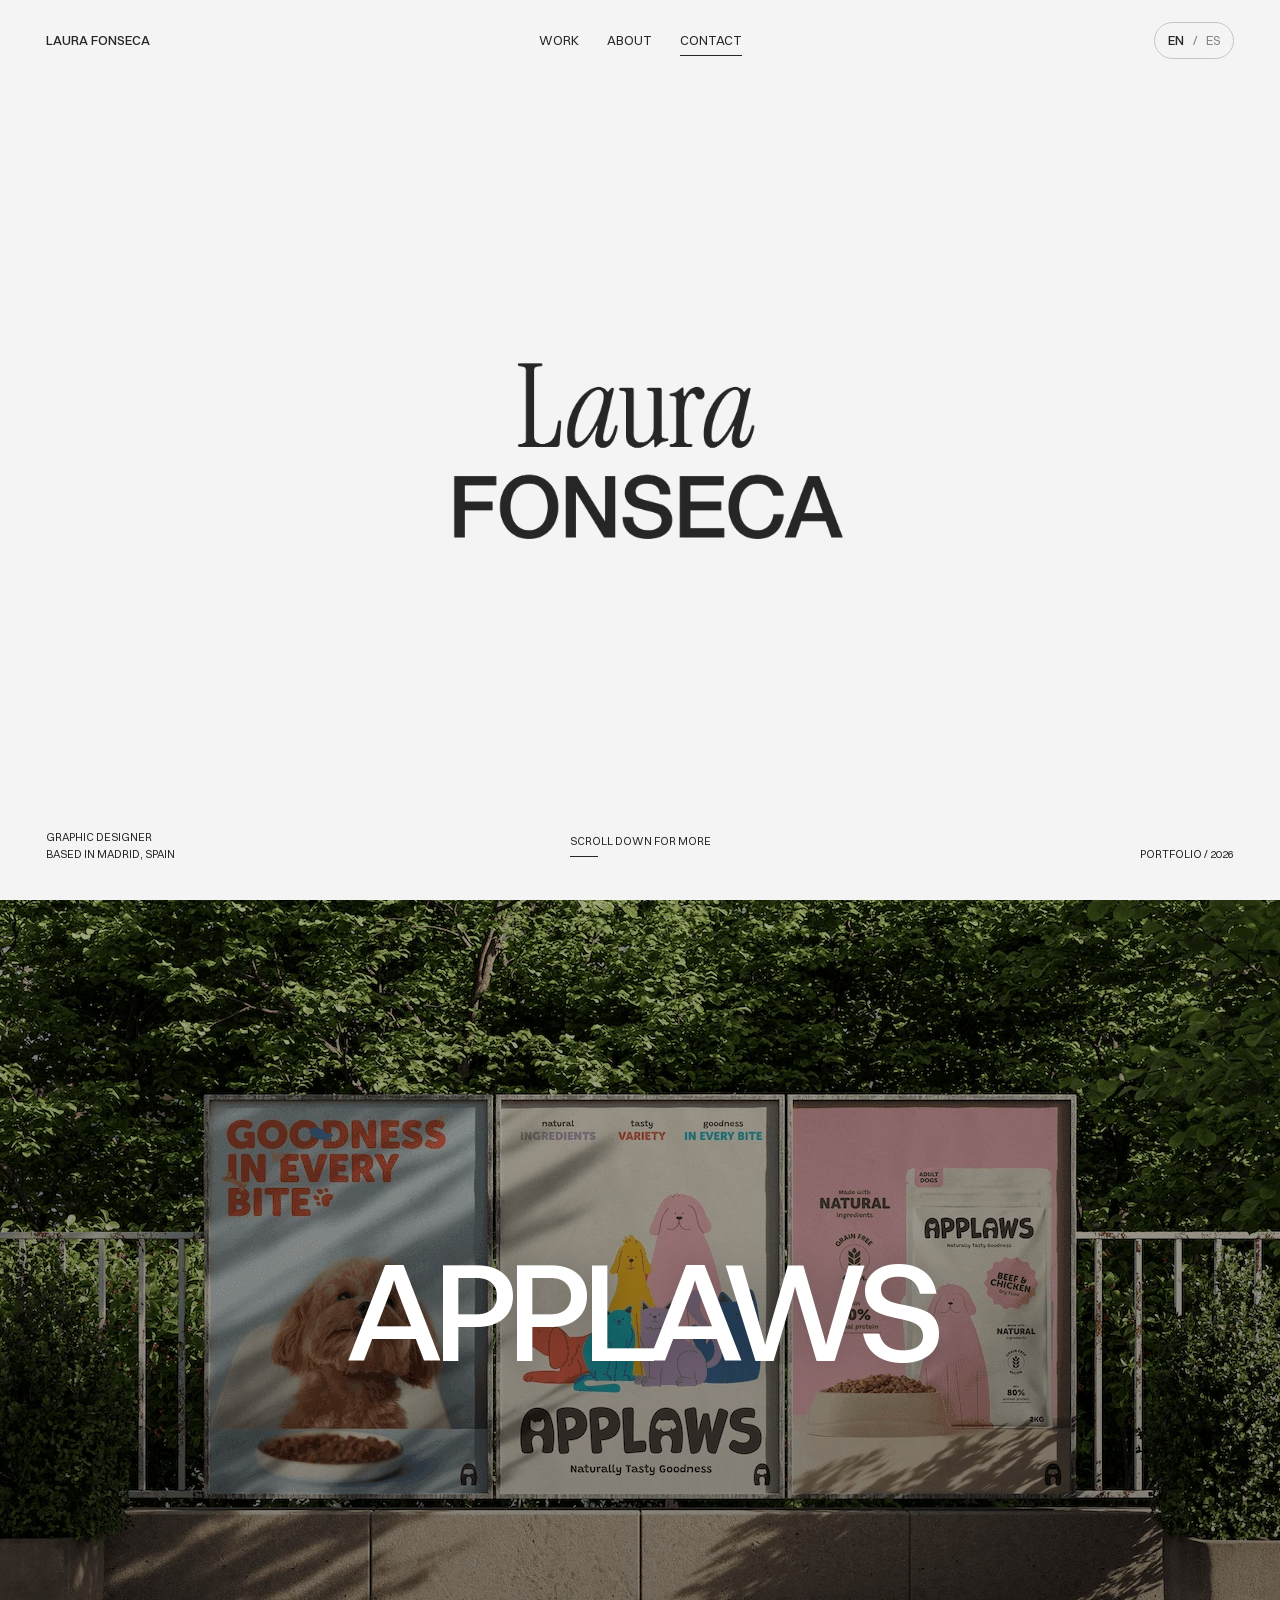
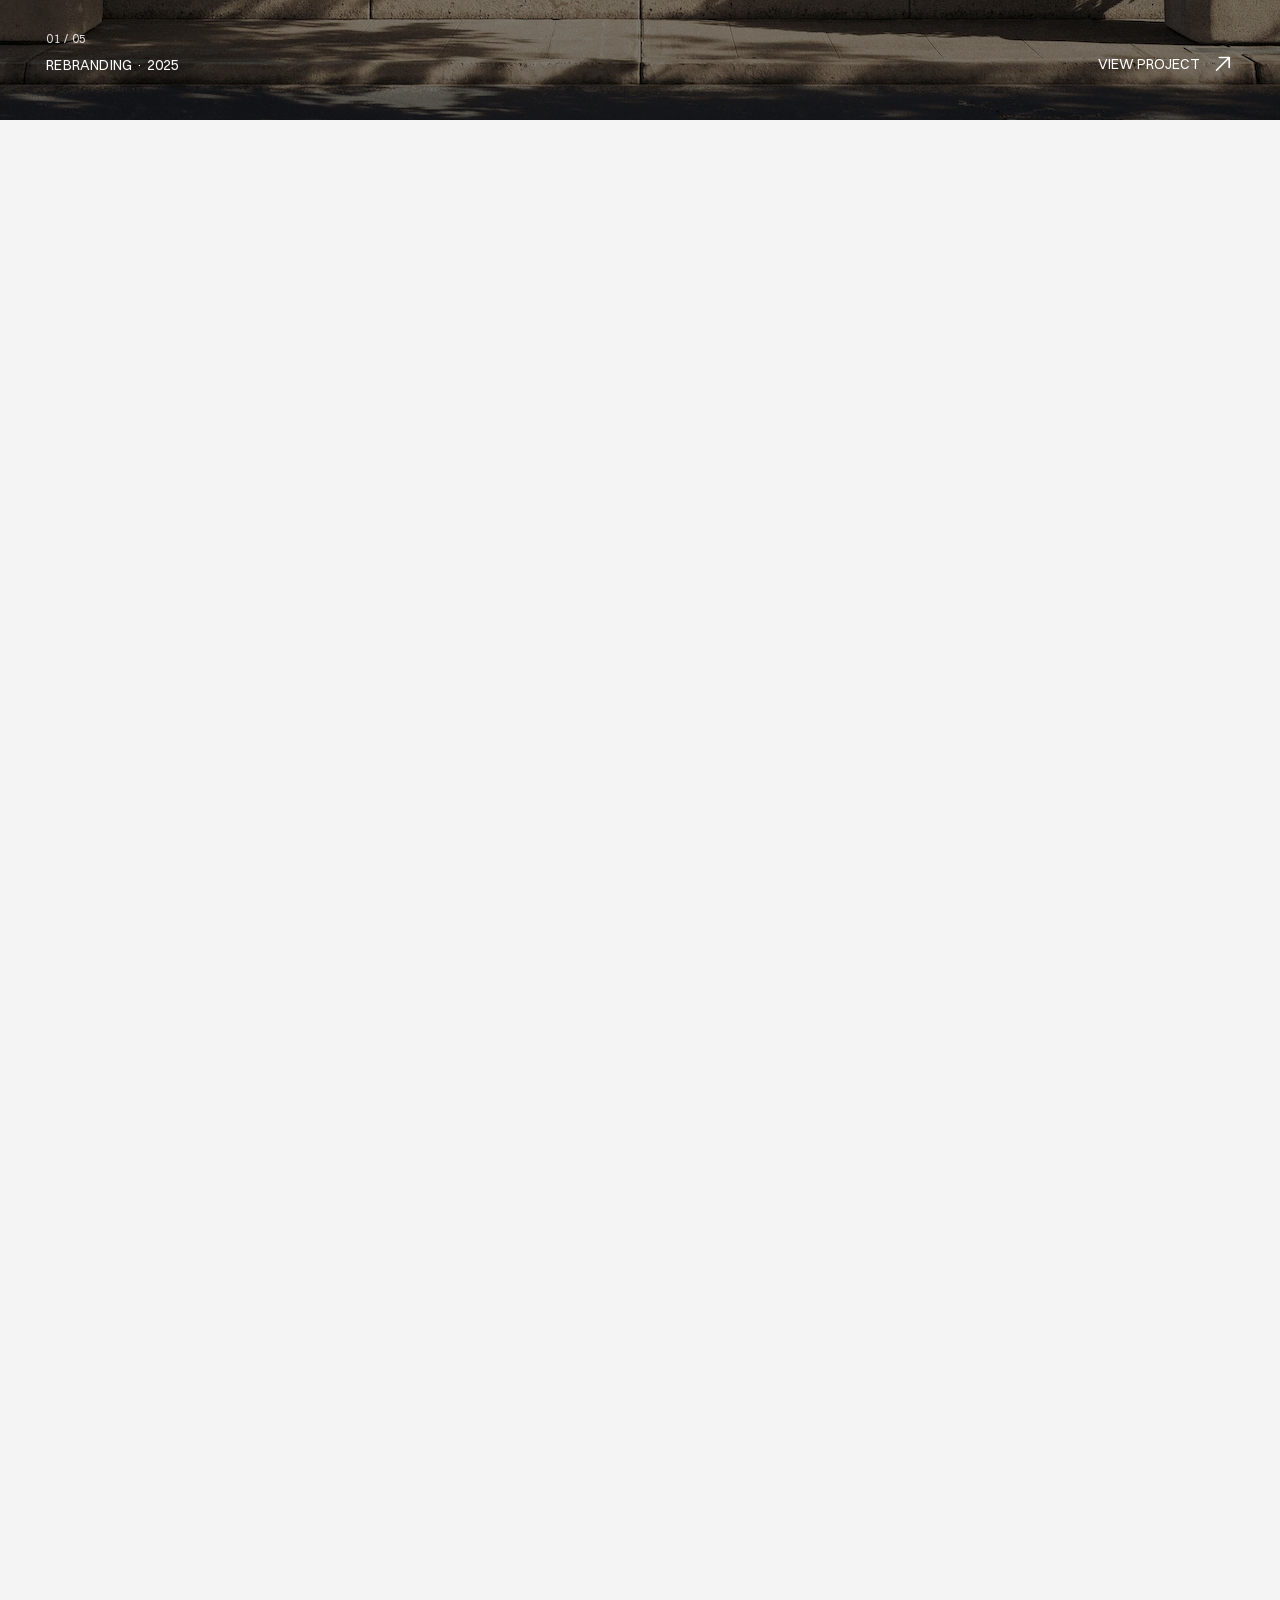
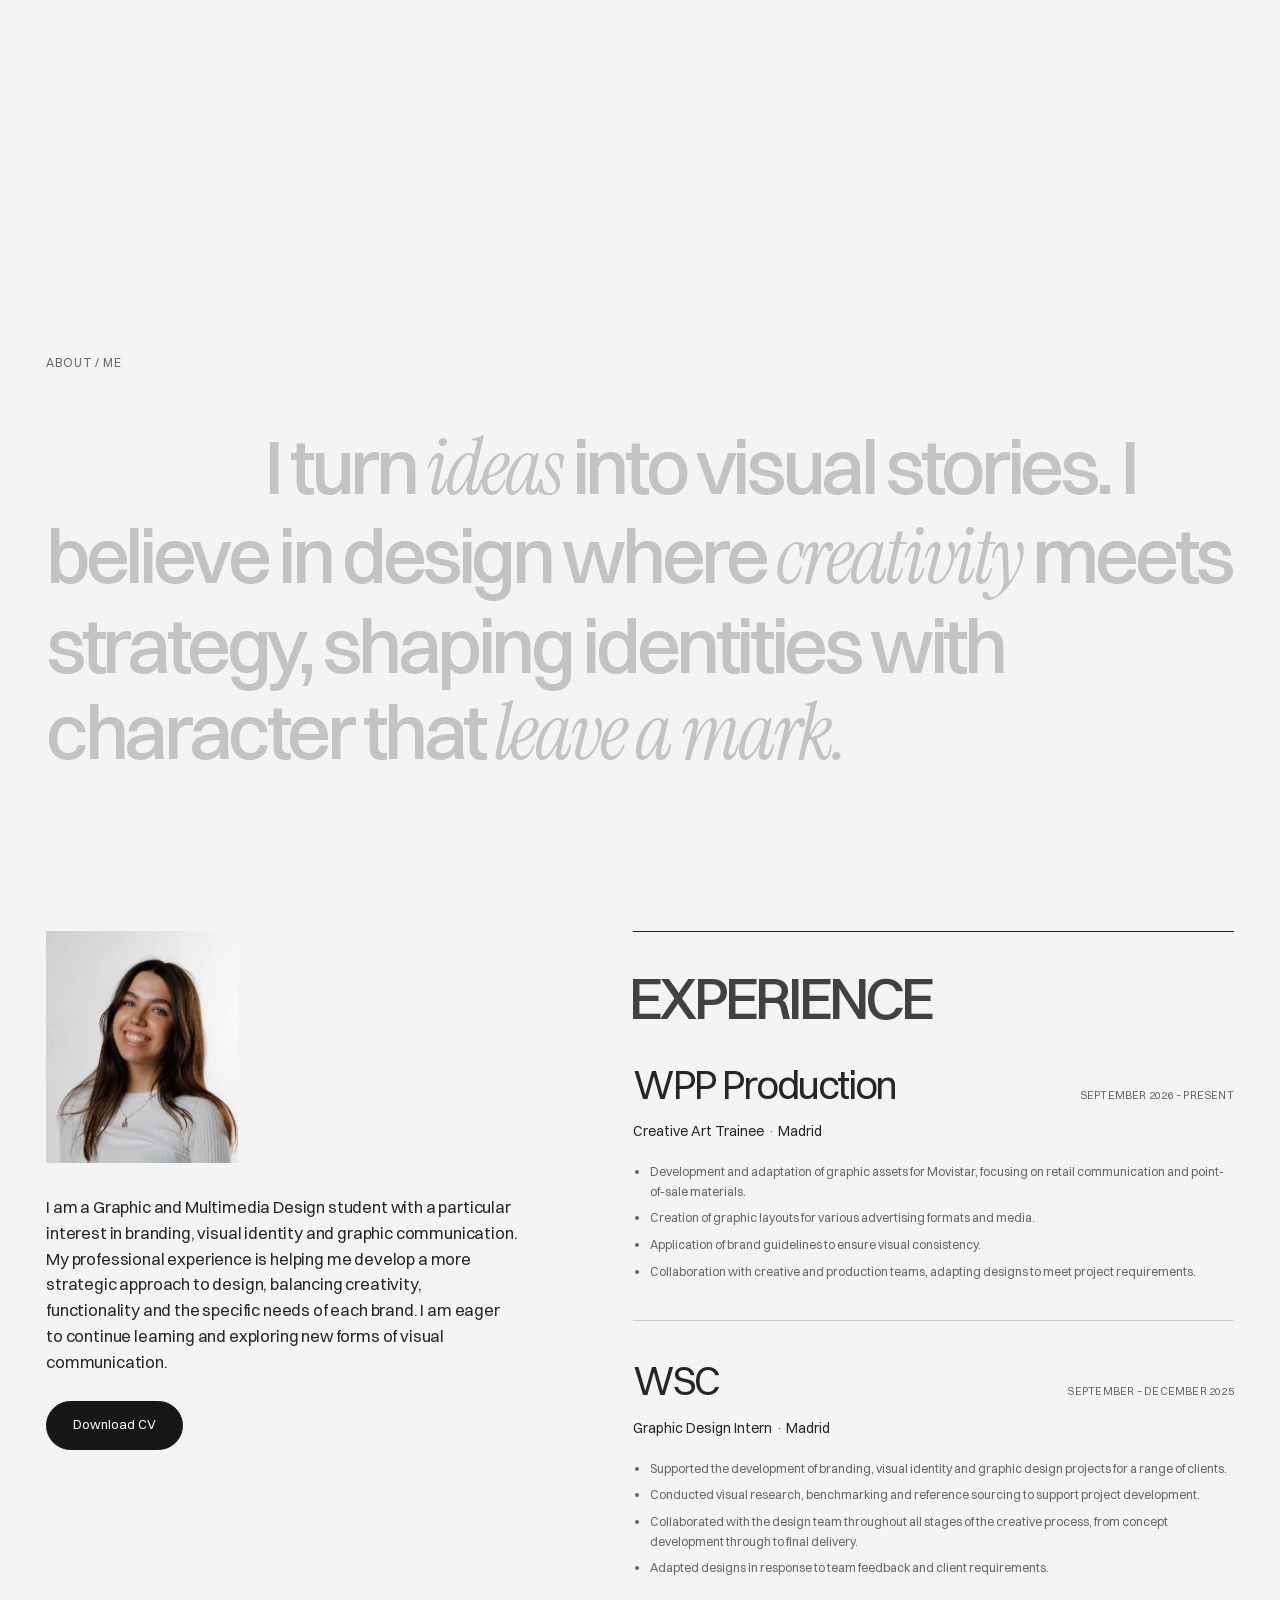
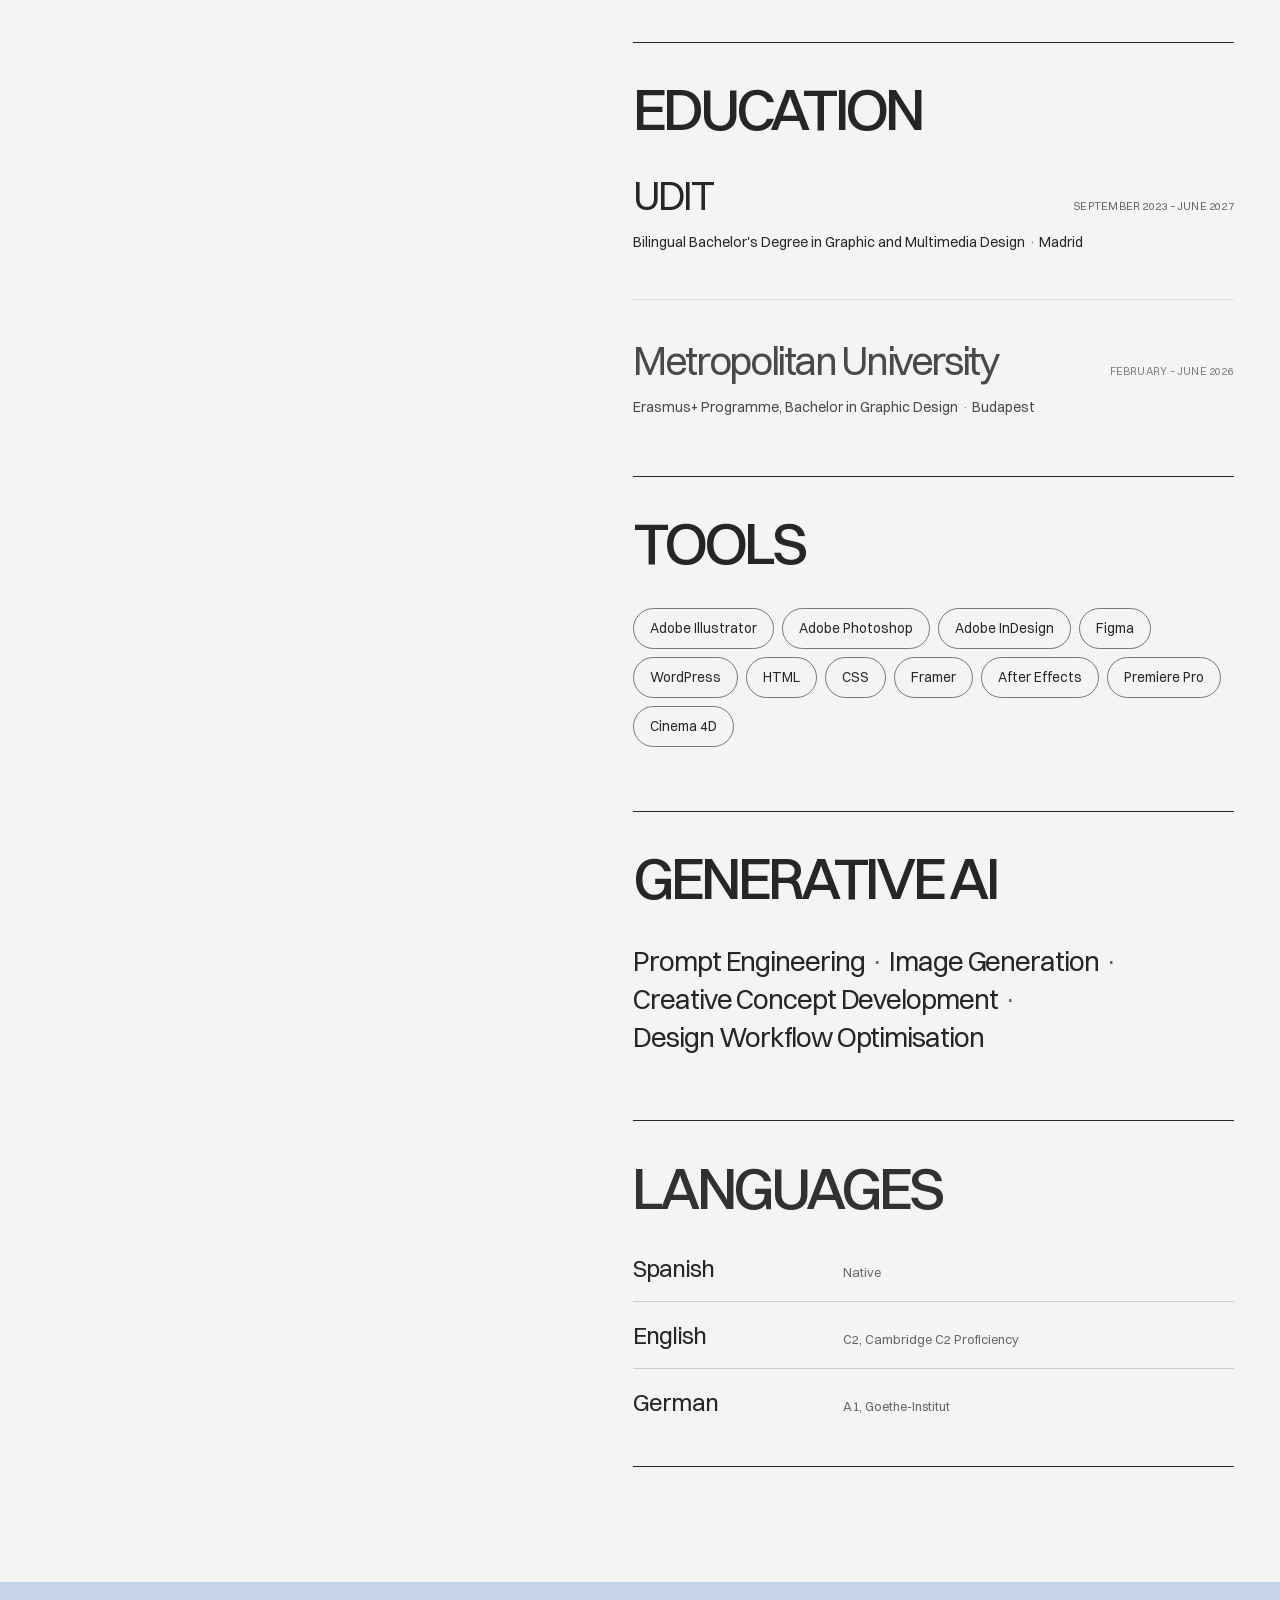
==== commit b3628da1: "Update EN portfolio profile and skills from CV" ====
--- a/index.html
+++ b/index.html
@@ -1,2 +1,2 @@
 <!doctype html>
-<html lang="en"><head><meta charset="utf-8"><meta name="viewport" content="width=device-width,initial-scale=1"><title>Laura Fonseca — Graphic Designer</title><meta name="description" content="Laura Fonseca, graphic designer based in Madrid and Creative Art Trainee at WPP Production. Portfolio featuring branding, visual identity, exhibition and editorial design."><meta name="robots" content="index,follow,max-image-preview:large"><meta name="theme-color" content="#f4f4f4"><meta property="og:type" content="website"><meta property="og:title" content="Laura Fonseca — Graphic Designer"><meta property="og:description" content="Laura Fonseca, graphic designer based in Madrid and Creative Art Trainee at WPP Production. Portfolio featuring branding, visual identity, exhibition and editorial design."><meta property="og:locale" content="en_GB"><meta property="og:image" content="assets/social-preview.jpg"><meta property="og:image:alt" content="Laura Fonseca — graphic design portfolio"><meta name="twitter:card" content="summary_large_image"><link rel="alternate" hreflang="en" href="index.html"><link rel="alternate" hreflang="es" href="es/index.html"><link rel="icon" href="assets/favicon.svg" type="image/svg+xml"><link rel="preload" href="assets/fonts/switzer-400.woff2" as="font" type="font/woff2" crossorigin><link rel="preconnect" href="https://fonts.googleapis.com"><link rel="preconnect" href="https://fonts.gstatic.com" crossorigin><link href="https://fonts.googleapis.com/css2?family=Instrument+Serif:ital@1&amp;display=swap" rel="stylesheet"><link rel="stylesheet" href="style.css"><script src="script.js" defer></script><script type="application/ld+json">{"@context":"https://schema.org","@type":"Person","name":"Laura Fonseca","jobTitle":"Graphic Designer","sameAs":["https://www.instagram.com/laurafonseca.design/","https://www.linkedin.com/in/laura-fonseca-ort%C3%A9s-6abb1227b/"],"knowsAbout":["Graphic Design","Branding","Visual Identity","Graphic Communication","Editorial Design"],"email":"mailto:laurafonortes@gmail.com"}</script></head><body id="top"><a class="skip" href="#main">Skip to content</a><header class="site-header"><a class="wordmark" href="index.html#hero" aria-label="Laura Fonseca — Work">Laura Fonseca</a><nav class="desktop-nav" aria-label="Main"><a href="index.html#works">Work</a><a href="index.html#about">About</a><a href="index.html#contact">Contact</a></nav><div class="nav-actions"><a class="language-switch" href="es/index.html" lang="es" hreflang="es" aria-label="Cambiar a español"><span class="selected">EN</span><span aria-hidden="true">/</span><span class="">ES</span></a><button class="menu-toggle" aria-expanded="false" aria-controls="mobile-nav">Menu <span aria-hidden="true">+</span></button></div><nav id="mobile-nav" class="mobile-nav" aria-label="Mobile menu" hidden><a href="index.html#works">Work</a><a href="index.html#about">About</a><a href="index.html#contact">Contact</a></nav></header><div class="scroll-progress" aria-hidden="true"></div><main id="main"><section class="hero" id="hero" aria-label="Laura Fonseca"><h1 class="sr-only">Laura Fonseca — Graphic Designer</h1><div class="hero-logo"><img class="" src="assets/images/laura-fonseca-logo.webp" width="1270" height="463" alt="Laura Fonseca" decoding="async" fetchpriority="high"></div><div class="mobile-hero" aria-hidden="true"><img class="mobile-hero__name mobile-hero__name--laura" src="assets/mobile-hero/laura.svg" width="391" height="139" alt="" draggable="false" decoding="async"><div class="mobile-hero__reel" data-images="assets/images/hero-thumbs/dicho-y-hecho/02-book-covers-mockup.webp|assets/images/hero-thumbs/palocleves/06-citylight-advertisement.webp|assets/images/hero-thumbs/applaws/07-storefront-window-graphics.webp|assets/images/hero-thumbs/nogue/07-open-magazine-mockup.webp|assets/images/hero-thumbs/applaws/04-outdoor-brand-banner.webp|assets/images/hero-thumbs/dicho-y-hecho/07-book-interior-layouts.webp|assets/images/hero-thumbs/palocleves/01-exhibition-installation.webp|assets/images/hero-thumbs/nogue/05-fashion-editorial-spread.webp"><img class="mobile-hero__slide is-active" src="assets/images/hero-thumbs/dicho-y-hecho/02-book-covers-mockup.webp" width="2560" height="1706" alt="" draggable="false" decoding="async"><img class="mobile-hero__slide" alt="" draggable="false" decoding="async"></div><img class="mobile-hero__name mobile-hero__name--fonseca" src="assets/mobile-hero/fonseca.svg" width="642" height="106" alt="" draggable="false" decoding="async"></div><div class="image-trail" aria-hidden="true" data-images="assets/images/hero-thumbs/creative-selection-1.webp|assets/images/hero-thumbs/applaws/03-brand-identity-overview.webp|assets/images/hero-thumbs/palocleves/03-logo.webp|assets/images/hero-thumbs/dicho-y-hecho/02-book-covers-mockup.webp|assets/images/hero-thumbs/nogue/03-magazine-stack.webp|assets/images/hero-thumbs/creative-selection-3.webp|assets/images/hero-thumbs/applaws/09-branded-stationery.webp|assets/images/hero-thumbs/palocleves/06-citylight-advertisement.webp|assets/images/hero-thumbs/dicho-y-hecho/03-sevilla-book-cover.webp|assets/images/hero-thumbs/nogue/06-advertising-spread.webp|assets/images/hero-thumbs/creative-selection-4.webp|assets/images/hero-thumbs/applaws/02-product-pouches.webp|assets/images/hero-thumbs/palocleves/08-exhibition-wall-graphics.webp|assets/images/hero-thumbs/dicho-y-hecho/05-mesa-book-cover.webp|assets/images/hero-thumbs/nogue/08-typographic-editorial-spread.webp|assets/images/hero-thumbs/creative-selection-5.webp|assets/images/hero-thumbs/applaws/04-outdoor-brand-banner.webp|assets/images/hero-thumbs/palocleves/09-artwork-labels.webp|assets/images/hero-thumbs/dicho-y-hecho/08-open-book-and-bookmark.webp|assets/images/hero-thumbs/nogue/07-open-magazine-mockup.webp"></div><div class="hero-bottom"><p>Graphic Designer<br>Based in Madrid, Spain</p><a class="scroll-link" href="#works">Scroll down for more </a><span class="hero-year">Portfolio / 2026</span></div></section><section id="works" class="works section project-showcase" aria-label="Selected projects"><h2 class="sr-only">Selected projects</h2><div class="project-showcase__stage"><article class="project-showcase__panel" data-project-index="0" style="--panel-order:0"><a class="project-showcase__link" href="applaws.html" aria-label="View project: APPLAWS"><img class="project-showcase__image" src="assets/images/applaws-07.webp" width="1280" height="960" alt="" decoding="async" loading="lazy" fetchpriority="low"><span class="project-showcase__shade" aria-hidden="true"></span><span class="project-showcase__center"><h3 class="project-showcase__name">APPLAWS</h3></span><span class="project-showcase__info"><span class="project-showcase__index">01 / 05</span><span class="project-showcase__category">Rebranding · 2025</span></span><span class="project-showcase__action" aria-hidden="true">View project <svg class="project-showcase__arrow" xmlns="http://www.w3.org/2000/svg" viewBox="0 0 24 24" width="22" height="22" fill="none" stroke="currentColor" stroke-width="1.8" stroke-linecap="round" stroke-linejoin="round" focusable="false"><path d="M5 19 19 5M8 5h11v11"/></svg></span></a></article><article class="project-showcase__panel" data-project-index="1" style="--panel-order:1"><a class="project-showcase__link" href="palocleves.html" aria-label="View project: PALÓCLEVES"><img class="project-showcase__image" src="assets/images/palocleves/05-outdoor-street-banner.webp" width="1920" height="1440" alt="" decoding="async" loading="lazy"><span class="project-showcase__shade" aria-hidden="true"></span><span class="project-showcase__center"><h3 class="project-showcase__name">PALÓCLEVES</h3></span><span class="project-showcase__info"><span class="project-showcase__index">02 / 05</span><span class="project-showcase__category">Brand / Exhibition design · 2026</span></span><span class="project-showcase__action" aria-hidden="true">View project <svg class="project-showcase__arrow" xmlns="http://www.w3.org/2000/svg" viewBox="0 0 24 24" width="22" height="22" fill="none" stroke="currentColor" stroke-width="1.8" stroke-linecap="round" stroke-linejoin="round" focusable="false"><path d="M5 19 19 5M8 5h11v11"/></svg></span></a></article><article class="project-showcase__panel" data-project-index="2" style="--panel-order:2"><a class="project-showcase__link" href="dicho-y-hecho.html" aria-label="View project: DICHO Y HECHO"><img class="project-showcase__image" src="assets/images/dicho-y-hecho-cover.webp" width="1920" height="1440" alt="" decoding="async" loading="lazy"><span class="project-showcase__shade" aria-hidden="true"></span><span class="project-showcase__center"><h3 class="project-showcase__name">DICHO Y HECHO</h3></span><span class="project-showcase__info"><span class="project-showcase__index">03 / 05</span><span class="project-showcase__category">Editorial design · 2026</span></span><span class="project-showcase__action" aria-hidden="true">View project <svg class="project-showcase__arrow" xmlns="http://www.w3.org/2000/svg" viewBox="0 0 24 24" width="22" height="22" fill="none" stroke="currentColor" stroke-width="1.8" stroke-linecap="round" stroke-linejoin="round" focusable="false"><path d="M5 19 19 5M8 5h11v11"/></svg></span></a></article><article class="project-showcase__panel" data-project-index="3" style="--panel-order:3"><a class="project-showcase__link" href="nogue.html" aria-label="View project: NOGUE"><img class="project-showcase__image" src="assets/images/nogue-cover.webp" width="1555" height="1160" alt="" decoding="async" loading="lazy"><span class="project-showcase__shade" aria-hidden="true"></span><span class="project-showcase__center"><h3 class="project-showcase__name">NOGUE</h3></span><span class="project-showcase__info"><span class="project-showcase__index">04 / 05</span><span class="project-showcase__category">Editorial design · 2025</span></span><span class="project-showcase__action" aria-hidden="true">View project <svg class="project-showcase__arrow" xmlns="http://www.w3.org/2000/svg" viewBox="0 0 24 24" width="22" height="22" fill="none" stroke="currentColor" stroke-width="1.8" stroke-linecap="round" stroke-linejoin="round" focusable="false"><path d="M5 19 19 5M8 5h11v11"/></svg></span></a></article><article class="project-showcase__panel" data-project-index="4" style="--panel-order:4"><a class="project-showcase__link" href="monk.html" aria-label="View project: MONK"><img class="project-showcase__image" src="assets/images/monk/05-cocktail-menu.webp" width="1280" height="960" alt="" decoding="async" loading="lazy"><span class="project-showcase__shade" aria-hidden="true"></span><span class="project-showcase__center"><h3 class="project-showcase__name">MONK</h3></span><span class="project-showcase__info"><span class="project-showcase__index">05 / 05</span><span class="project-showcase__category">Visual identity / Illustration · 2024</span></span><span class="project-showcase__action" aria-hidden="true">View project <svg class="project-showcase__arrow" xmlns="http://www.w3.org/2000/svg" viewBox="0 0 24 24" width="22" height="22" fill="none" stroke="currentColor" stroke-width="1.8" stroke-linecap="round" stroke-linejoin="round" focusable="false"><path d="M5 19 19 5M8 5h11v11"/></svg></span></a></article></div></section><section id="about" class="about section"><div class="about-statement"><p class="about-eyebrow">ABOUT / ME</p><h2 class="about-manifesto">I turn <em>ideas</em> into visual stories. I believe in design where <em>creativity</em> meets strategy, shaping identities with character that <em>leave a mark.</em></h2></div><div class="about-details"><div class="about-intro reveal"><img class="portrait" src="assets/images/laura-fonseca-portrait.webp" width="1651" height="1920" alt="Laura Fonseca" decoding="async" loading="lazy"><p class="bio">I'm a graphic design student drawn to branding, visual identity and graphic communication. I enjoy creating thoughtful visual work with purpose and personality.</p><a class="download-button" href="assets/documents/LauraFonseca_CV_English.pdf" download>Download CV </a></div><div class="typecv reveal"><section class="typecv-part typecv-part--experience" aria-labelledby="en-typecv-experience"><header class="typecv-part__header"><h3 id="en-typecv-experience">EXPERIENCE</h3></header><div class="typecv-part__body"><article class="typecv-entry"><div class="typecv-entry__heading"><h4>WPP Production</h4><span class="typecv-date">September 2026 – Present</span></div><p class="typecv-subline">Creative Art Trainee<span aria-hidden="true"> · </span>Madrid</p><ul class="typecv-notes"><li>Development and adaptation of graphic assets for Movistar, primarily focused on in-store communications and point-of-sale materials.</li></ul></article><article class="typecv-entry"><div class="typecv-entry__heading"><h4>WSC</h4><span class="typecv-date">September – December 2025</span></div><p class="typecv-subline">Graphic Design Intern<span aria-hidden="true"> · </span>Madrid</p><ul class="typecv-notes"><li>Supported the development of branding, visual identity and graphic design projects for a range of clients.</li><li>Supported the design of digital interfaces in Figma.</li><li>Conducted visual research, benchmarking and reference sourcing to support project development.</li><li>Collaborated with the design team throughout all stages of the creative process, from concept development through to final delivery.</li><li>Adapted designs in response to team feedback and client requirements.</li></ul></article></div></section><section class="typecv-part typecv-part--education" aria-labelledby="en-typecv-education"><header class="typecv-part__header"><h3 id="en-typecv-education">EDUCATION</h3></header><div class="typecv-part__body"><article class="typecv-entry"><div class="typecv-entry__heading"><h4>UDIT</h4><span class="typecv-date">September 2023 – June 2027</span></div><p class="typecv-subline">Bachelor in Multimedia and Graphic Design<span aria-hidden="true"> · </span>Madrid</p></article><article class="typecv-entry"><div class="typecv-entry__heading"><h4>Metropolitan University</h4><span class="typecv-date">February – June 2026</span></div><p class="typecv-subline">Erasmus+ Programme, Bachelor in Graphic Design<span aria-hidden="true"> · </span>Budapest</p></article></div></section><section class="typecv-part typecv-part--tools" aria-labelledby="en-typecv-tools"><header class="typecv-part__header"><h3 id="en-typecv-tools">TOOLS</h3></header><div class="typecv-part__body"><ul class="typecv-tools"><li>Figma</li><li>Adobe Illustrator</li><li>Adobe Photoshop</li><li>Adobe InDesign</li><li>Adobe Premiere</li><li>Adobe After Effects</li></ul></div></section><section class="typecv-part typecv-part--skills" aria-labelledby="en-typecv-skills"><header class="typecv-part__header"><h3 id="en-typecv-skills">SKILLS</h3></header><div class="typecv-part__body"><ul class="typecv-skills"><li>Creativity</li><li>Communication</li><li>Problem Solving</li><li>Adaptability</li><li>Time Management</li><li>Collaboration</li></ul></div></section><section class="typecv-part typecv-part--languages" aria-labelledby="en-typecv-languages"><header class="typecv-part__header"><h3 id="en-typecv-languages">LANGUAGES</h3></header><div class="typecv-part__body"><dl class="typecv-languages"><div class="typecv-language"><dt>Spanish</dt><dd>Native</dd></div><div class="typecv-language"><dt>English</dt><dd>C2, Cambridge English: Proficiency (CPE)</dd></div><div class="typecv-language"><dt>German</dt><dd>A1, Goethe-Institute</dd></div></dl></div></section></div></div></section></main><section id="contact" class="footer-reveal" aria-label="Contact"><div class="footer-reveal__stage"><div class="footer-reveal__surface"><div class="contact section"><p class="eyebrow">Contact</p><a class="contact-title" href="mailto:laurafonortes@gmail.com"><h2>LET’S<br>CONNECT</h2></a></div><footer class="footer"><div class="socials"><a href="https://www.instagram.com/laurafonseca.design/" target="_blank" rel="noopener noreferrer">Instagram </a><a href="https://www.linkedin.com/in/laura-fonseca-ort%C3%A9s-6abb1227b/" target="_blank" rel="noopener noreferrer">LinkedIn </a><a href="mailto:laurafonortes@gmail.com">Mail </a></div><div class="footer-bottom"><span>© 2026 Laura Fonseca</span><a href="#top">Back to top </a></div></footer></div></div></section></body></html>+<html lang="en"><head><meta charset="utf-8"><meta name="viewport" content="width=device-width,initial-scale=1"><title>Laura Fonseca — Graphic Designer</title><meta name="description" content="Laura Fonseca, graphic designer based in Madrid and Creative Art Trainee at WPP Production. Portfolio featuring branding, visual identity, exhibition and editorial design."><meta name="robots" content="index,follow,max-image-preview:large"><meta name="theme-color" content="#f4f4f4"><meta property="og:type" content="website"><meta property="og:title" content="Laura Fonseca — Graphic Designer"><meta property="og:description" content="Laura Fonseca, graphic designer based in Madrid and Creative Art Trainee at WPP Production. Portfolio featuring branding, visual identity, exhibition and editorial design."><meta property="og:locale" content="en_GB"><meta property="og:image" content="assets/social-preview.jpg"><meta property="og:image:alt" content="Laura Fonseca — graphic design portfolio"><meta name="twitter:card" content="summary_large_image"><link rel="alternate" hreflang="en" href="index.html"><link rel="alternate" hreflang="es" href="es/index.html"><link rel="icon" href="assets/favicon.svg" type="image/svg+xml"><link rel="preload" href="assets/fonts/switzer-400.woff2" as="font" type="font/woff2" crossorigin><link rel="preconnect" href="https://fonts.googleapis.com"><link rel="preconnect" href="https://fonts.gstatic.com" crossorigin><link href="https://fonts.googleapis.com/css2?family=Instrument+Serif:ital@1&amp;display=swap" rel="stylesheet"><link rel="preload" as="image" media="(max-width:700px)" href="assets/images/hero-thumbs/dicho-y-hecho/02-book-covers-mockup.webp"><link rel="preload" as="image" media="(min-width:701px) and (hover:hover) and (pointer:fine)" href="assets/images/hero-thumbs/creative-selection-1.webp"><link rel="stylesheet" href="style.css"><script src="script.js" defer></script><script type="application/ld+json">{"@context":"https://schema.org","@type":"Person","name":"Laura Fonseca","jobTitle":"Graphic Designer","sameAs":["https://www.instagram.com/laurafonseca.design/","https://www.linkedin.com/in/laura-fonseca-ort%C3%A9s-6abb1227b/"],"knowsAbout":["Graphic Design","Branding","Visual Identity","Graphic Communication","Editorial Design"],"email":"mailto:laurafonortes@gmail.com"}</script></head><body id="top"><a class="skip" href="#main">Skip to content</a><header class="site-header"><a class="wordmark" href="index.html#hero" aria-label="Laura Fonseca — Work">Laura Fonseca</a><nav class="desktop-nav" aria-label="Main"><a href="index.html#works">Work</a><a href="index.html#about">About</a><a href="index.html#contact">Contact</a></nav><div class="nav-actions"><a class="language-switch" href="es/index.html" lang="es" hreflang="es" aria-label="Cambiar a español"><span class="selected">EN</span><span aria-hidden="true">/</span><span class="">ES</span></a><button class="menu-toggle" aria-expanded="false" aria-controls="mobile-nav">Menu <span aria-hidden="true">+</span></button></div><nav id="mobile-nav" class="mobile-nav" aria-label="Mobile menu" hidden><a href="index.html#works">Work</a><a href="index.html#about">About</a><a href="index.html#contact">Contact</a></nav></header><div class="scroll-progress" aria-hidden="true"></div><main id="main"><section class="hero" id="hero" aria-label="Laura Fonseca"><h1 class="sr-only">Laura Fonseca — Graphic Designer</h1><div class="hero-logo"><img class="" src="assets/images/laura-fonseca-logo.webp" width="1270" height="463" alt="Laura Fonseca" decoding="async" fetchpriority="high"></div><div class="mobile-hero" aria-hidden="true"><img class="mobile-hero__name mobile-hero__name--laura" src="assets/mobile-hero/laura.svg" width="391" height="139" alt="" draggable="false" decoding="async"><div class="mobile-hero__reel" data-images="assets/images/hero-thumbs/dicho-y-hecho/02-book-covers-mockup.webp|assets/images/hero-thumbs/palocleves/06-citylight-advertisement.webp|assets/images/hero-thumbs/applaws/07-storefront-window-graphics.webp|assets/images/hero-thumbs/nogue/07-open-magazine-mockup.webp|assets/images/hero-thumbs/applaws/04-outdoor-brand-banner.webp|assets/images/hero-thumbs/dicho-y-hecho/07-book-interior-layouts.webp|assets/images/hero-thumbs/palocleves/01-exhibition-installation.webp|assets/images/hero-thumbs/nogue/05-fashion-editorial-spread.webp"><img class="mobile-hero__slide is-active" src="assets/images/hero-thumbs/dicho-y-hecho/02-book-covers-mockup.webp" width="2560" height="1706" alt="" draggable="false" decoding="async"><img class="mobile-hero__slide" alt="" draggable="false" decoding="async"></div><img class="mobile-hero__name mobile-hero__name--fonseca" src="assets/mobile-hero/fonseca.svg" width="642" height="106" alt="" draggable="false" decoding="async"></div><div class="image-trail" aria-hidden="true" data-images="assets/images/hero-thumbs/creative-selection-1.webp|assets/images/hero-thumbs/applaws/03-brand-identity-overview.webp|assets/images/hero-thumbs/palocleves/03-logo.webp|assets/images/hero-thumbs/dicho-y-hecho/02-book-covers-mockup.webp|assets/images/hero-thumbs/nogue/03-magazine-stack.webp|assets/images/hero-thumbs/creative-selection-3.webp|assets/images/hero-thumbs/applaws/09-branded-stationery.webp|assets/images/hero-thumbs/palocleves/06-citylight-advertisement.webp|assets/images/hero-thumbs/dicho-y-hecho/03-sevilla-book-cover.webp|assets/images/hero-thumbs/nogue/06-advertising-spread.webp|assets/images/hero-thumbs/creative-selection-4.webp|assets/images/hero-thumbs/applaws/02-product-pouches.webp|assets/images/hero-thumbs/palocleves/08-exhibition-wall-graphics.webp|assets/images/hero-thumbs/dicho-y-hecho/05-mesa-book-cover.webp|assets/images/hero-thumbs/nogue/08-typographic-editorial-spread.webp|assets/images/hero-thumbs/creative-selection-5.webp|assets/images/hero-thumbs/applaws/04-outdoor-brand-banner.webp|assets/images/hero-thumbs/palocleves/09-artwork-labels.webp|assets/images/hero-thumbs/dicho-y-hecho/08-open-book-and-bookmark.webp|assets/images/hero-thumbs/nogue/07-open-magazine-mockup.webp"></div><div class="hero-bottom"><p>Graphic Designer<br>Based in Madrid, Spain</p><a class="scroll-link" href="#works">Scroll down for more </a><span class="hero-year">Portfolio / 2026</span></div></section><section id="works" class="works section project-showcase" aria-label="Selected projects"><h2 class="sr-only">Selected projects</h2><div class="project-showcase__stage"><article class="project-showcase__panel" data-project-index="0" style="--panel-order:0"><a class="project-showcase__link" href="applaws.html" aria-label="View project: APPLAWS"><img class="project-showcase__image" src="assets/images/applaws-07.webp" width="1280" height="960" alt="" decoding="async" loading="lazy" fetchpriority="low"><span class="project-showcase__shade" aria-hidden="true"></span><span class="project-showcase__center"><h3 class="project-showcase__name">APPLAWS</h3></span><span class="project-showcase__info"><span class="project-showcase__index">01 / 05</span><span class="project-showcase__category">Rebranding · 2025</span></span><span class="project-showcase__action" aria-hidden="true">View project <svg class="project-showcase__arrow" xmlns="http://www.w3.org/2000/svg" viewBox="0 0 24 24" width="22" height="22" fill="none" stroke="currentColor" stroke-width="1.8" stroke-linecap="round" stroke-linejoin="round" focusable="false"><path d="M5 19 19 5M8 5h11v11"/></svg></span></a></article><article class="project-showcase__panel" data-project-index="1" style="--panel-order:1"><a class="project-showcase__link" href="palocleves.html" aria-label="View project: PALÓCLEVES"><img class="project-showcase__image" src="assets/images/palocleves/05-outdoor-street-banner.webp" width="1920" height="1440" alt="" decoding="async" loading="lazy"><span class="project-showcase__shade" aria-hidden="true"></span><span class="project-showcase__center"><h3 class="project-showcase__name">PALÓCLEVES</h3></span><span class="project-showcase__info"><span class="project-showcase__index">02 / 05</span><span class="project-showcase__category">Brand / Exhibition design · 2026</span></span><span class="project-showcase__action" aria-hidden="true">View project <svg class="project-showcase__arrow" xmlns="http://www.w3.org/2000/svg" viewBox="0 0 24 24" width="22" height="22" fill="none" stroke="currentColor" stroke-width="1.8" stroke-linecap="round" stroke-linejoin="round" focusable="false"><path d="M5 19 19 5M8 5h11v11"/></svg></span></a></article><article class="project-showcase__panel" data-project-index="2" style="--panel-order:2"><a class="project-showcase__link" href="dicho-y-hecho.html" aria-label="View project: DICHO Y HECHO"><img class="project-showcase__image" src="assets/images/dicho-y-hecho-cover.webp" width="1920" height="1440" alt="" decoding="async" loading="lazy"><span class="project-showcase__shade" aria-hidden="true"></span><span class="project-showcase__center"><h3 class="project-showcase__name">DICHO Y HECHO</h3></span><span class="project-showcase__info"><span class="project-showcase__index">03 / 05</span><span class="project-showcase__category">Editorial design · 2026</span></span><span class="project-showcase__action" aria-hidden="true">View project <svg class="project-showcase__arrow" xmlns="http://www.w3.org/2000/svg" viewBox="0 0 24 24" width="22" height="22" fill="none" stroke="currentColor" stroke-width="1.8" stroke-linecap="round" stroke-linejoin="round" focusable="false"><path d="M5 19 19 5M8 5h11v11"/></svg></span></a></article><article class="project-showcase__panel" data-project-index="3" style="--panel-order:3"><a class="project-showcase__link" href="nogue.html" aria-label="View project: NOGUE"><img class="project-showcase__image" src="assets/images/nogue-cover.webp" width="1555" height="1160" alt="" decoding="async" loading="lazy"><span class="project-showcase__shade" aria-hidden="true"></span><span class="project-showcase__center"><h3 class="project-showcase__name">NOGUE</h3></span><span class="project-showcase__info"><span class="project-showcase__index">04 / 05</span><span class="project-showcase__category">Editorial design · 2025</span></span><span class="project-showcase__action" aria-hidden="true">View project <svg class="project-showcase__arrow" xmlns="http://www.w3.org/2000/svg" viewBox="0 0 24 24" width="22" height="22" fill="none" stroke="currentColor" stroke-width="1.8" stroke-linecap="round" stroke-linejoin="round" focusable="false"><path d="M5 19 19 5M8 5h11v11"/></svg></span></a></article><article class="project-showcase__panel" data-project-index="4" style="--panel-order:4"><a class="project-showcase__link" href="monk.html" aria-label="View project: MONK"><img class="project-showcase__image" src="assets/images/monk/05-cocktail-menu.webp" width="1280" height="960" alt="" decoding="async" loading="lazy"><span class="project-showcase__shade" aria-hidden="true"></span><span class="project-showcase__center"><h3 class="project-showcase__name">MONK</h3></span><span class="project-showcase__info"><span class="project-showcase__index">05 / 05</span><span class="project-showcase__category">Visual identity / Illustration · 2024</span></span><span class="project-showcase__action" aria-hidden="true">View project <svg class="project-showcase__arrow" xmlns="http://www.w3.org/2000/svg" viewBox="0 0 24 24" width="22" height="22" fill="none" stroke="currentColor" stroke-width="1.8" stroke-linecap="round" stroke-linejoin="round" focusable="false"><path d="M5 19 19 5M8 5h11v11"/></svg></span></a></article></div></section><section id="about" class="about section"><div class="about-statement"><p class="about-eyebrow">ABOUT / ME</p><h2 class="about-manifesto">I turn <em>ideas</em> into visual stories. I believe in design where <em>creativity</em> meets strategy, shaping identities with character that <em>leave a mark.</em></h2></div><div class="about-details"><div class="about-intro reveal"><img class="portrait" src="assets/images/laura-fonseca-portrait.webp" width="1651" height="1920" alt="Laura Fonseca" decoding="async" loading="lazy"><p class="bio">I am a Graphic and Multimedia Design student with a particular interest in branding, visual identity and graphic communication. My professional experience is helping me develop a more strategic approach to design, balancing creativity, functionality and the specific needs of each brand. I am eager to continue learning and exploring new forms of visual communication.</p><a class="download-button" href="assets/documents/LauraFonseca_CV_English.pdf" download>Download CV </a></div><div class="typecv reveal"><section class="typecv-part typecv-part--experience" aria-labelledby="en-typecv-experience"><header class="typecv-part__header"><h3 id="en-typecv-experience">EXPERIENCE</h3></header><div class="typecv-part__body"><article class="typecv-entry"><div class="typecv-entry__heading"><h4>WPP Production</h4><span class="typecv-date">September 2026 – Present</span></div><p class="typecv-subline">Creative Art Trainee<span aria-hidden="true"> · </span>Madrid</p><ul class="typecv-notes"><li>Development and adaptation of graphic assets for Movistar, focusing on retail communication and point-of-sale materials.</li><li>Creation of graphic layouts for various advertising formats and media.</li><li>Application of brand guidelines to ensure visual consistency.</li><li>Collaboration with creative and production teams, adapting designs to meet project requirements.</li></ul></article><article class="typecv-entry"><div class="typecv-entry__heading"><h4>WSC</h4><span class="typecv-date">September – December 2025</span></div><p class="typecv-subline">Graphic Design Intern<span aria-hidden="true"> · </span>Madrid</p><ul class="typecv-notes"><li>Supported the development of branding, visual identity and graphic design projects for a range of clients.</li><li>Conducted visual research, benchmarking and reference sourcing to support project development.</li><li>Collaborated with the design team throughout all stages of the creative process, from concept development through to final delivery.</li><li>Adapted designs in response to team feedback and client requirements.</li></ul></article></div></section><section class="typecv-part typecv-part--education" aria-labelledby="en-typecv-education"><header class="typecv-part__header"><h3 id="en-typecv-education">EDUCATION</h3></header><div class="typecv-part__body"><article class="typecv-entry"><div class="typecv-entry__heading"><h4>UDIT</h4><span class="typecv-date">September 2023 – June 2027</span></div><p class="typecv-subline">Bilingual Bachelor's Degree in Graphic and Multimedia Design<span aria-hidden="true"> · </span>Madrid</p></article><article class="typecv-entry"><div class="typecv-entry__heading"><h4>Metropolitan University</h4><span class="typecv-date">February – June 2026</span></div><p class="typecv-subline">Erasmus+ Programme, Bachelor in Graphic Design<span aria-hidden="true"> · </span>Budapest</p></article></div></section><section class="typecv-part typecv-part--tools" aria-labelledby="en-typecv-tools"><header class="typecv-part__header"><h3 id="en-typecv-tools">TOOLS</h3></header><div class="typecv-part__body"><ul class="typecv-tools"><li>Adobe Illustrator</li><li>Adobe Photoshop</li><li>Adobe InDesign</li><li>Figma</li><li>WordPress</li><li>HTML</li><li>CSS</li><li>Framer</li><li>After Effects</li><li>Premiere Pro</li><li>Cinema 4D</li></ul></div></section><section class="typecv-part typecv-part--skills" aria-labelledby="en-typecv-skills"><header class="typecv-part__header"><h3 id="en-typecv-skills">GENERATIVE AI</h3></header><div class="typecv-part__body"><ul class="typecv-skills"><li>Prompt Engineering</li><li>Image Generation</li><li>Creative Concept Development</li><li>Design Workflow Optimisation</li></ul></div></section><section class="typecv-part typecv-part--languages" aria-labelledby="en-typecv-languages"><header class="typecv-part__header"><h3 id="en-typecv-languages">LANGUAGES</h3></header><div class="typecv-part__body"><dl class="typecv-languages"><div class="typecv-language"><dt>Spanish</dt><dd>Native</dd></div><div class="typecv-language"><dt>English</dt><dd>C2, Cambridge C2 Proficiency</dd></div><div class="typecv-language"><dt>German</dt><dd>A1, Goethe-Institut</dd></div></dl></div></section></div></div></section></main><section id="contact" class="footer-reveal" aria-label="Contact"><div class="footer-reveal__stage"><div class="footer-reveal__surface"><div class="contact section"><p class="eyebrow">Contact</p><a class="contact-title" href="mailto:laurafonortes@gmail.com"><h2>LET’S<br>CONNECT</h2></a></div><footer class="footer"><div class="socials"><a href="https://www.instagram.com/laurafonseca.design/" target="_blank" rel="noopener noreferrer">Instagram </a><a href="https://www.linkedin.com/in/laura-fonseca-ort%C3%A9s-6abb1227b/" target="_blank" rel="noopener noreferrer">LinkedIn </a><a href="mailto:laurafonortes@gmail.com">Mail </a></div><div class="footer-bottom"><span>© 2026 Laura Fonseca</span><a href="#top">Back to top </a></div></footer></div></div></section></body></html>
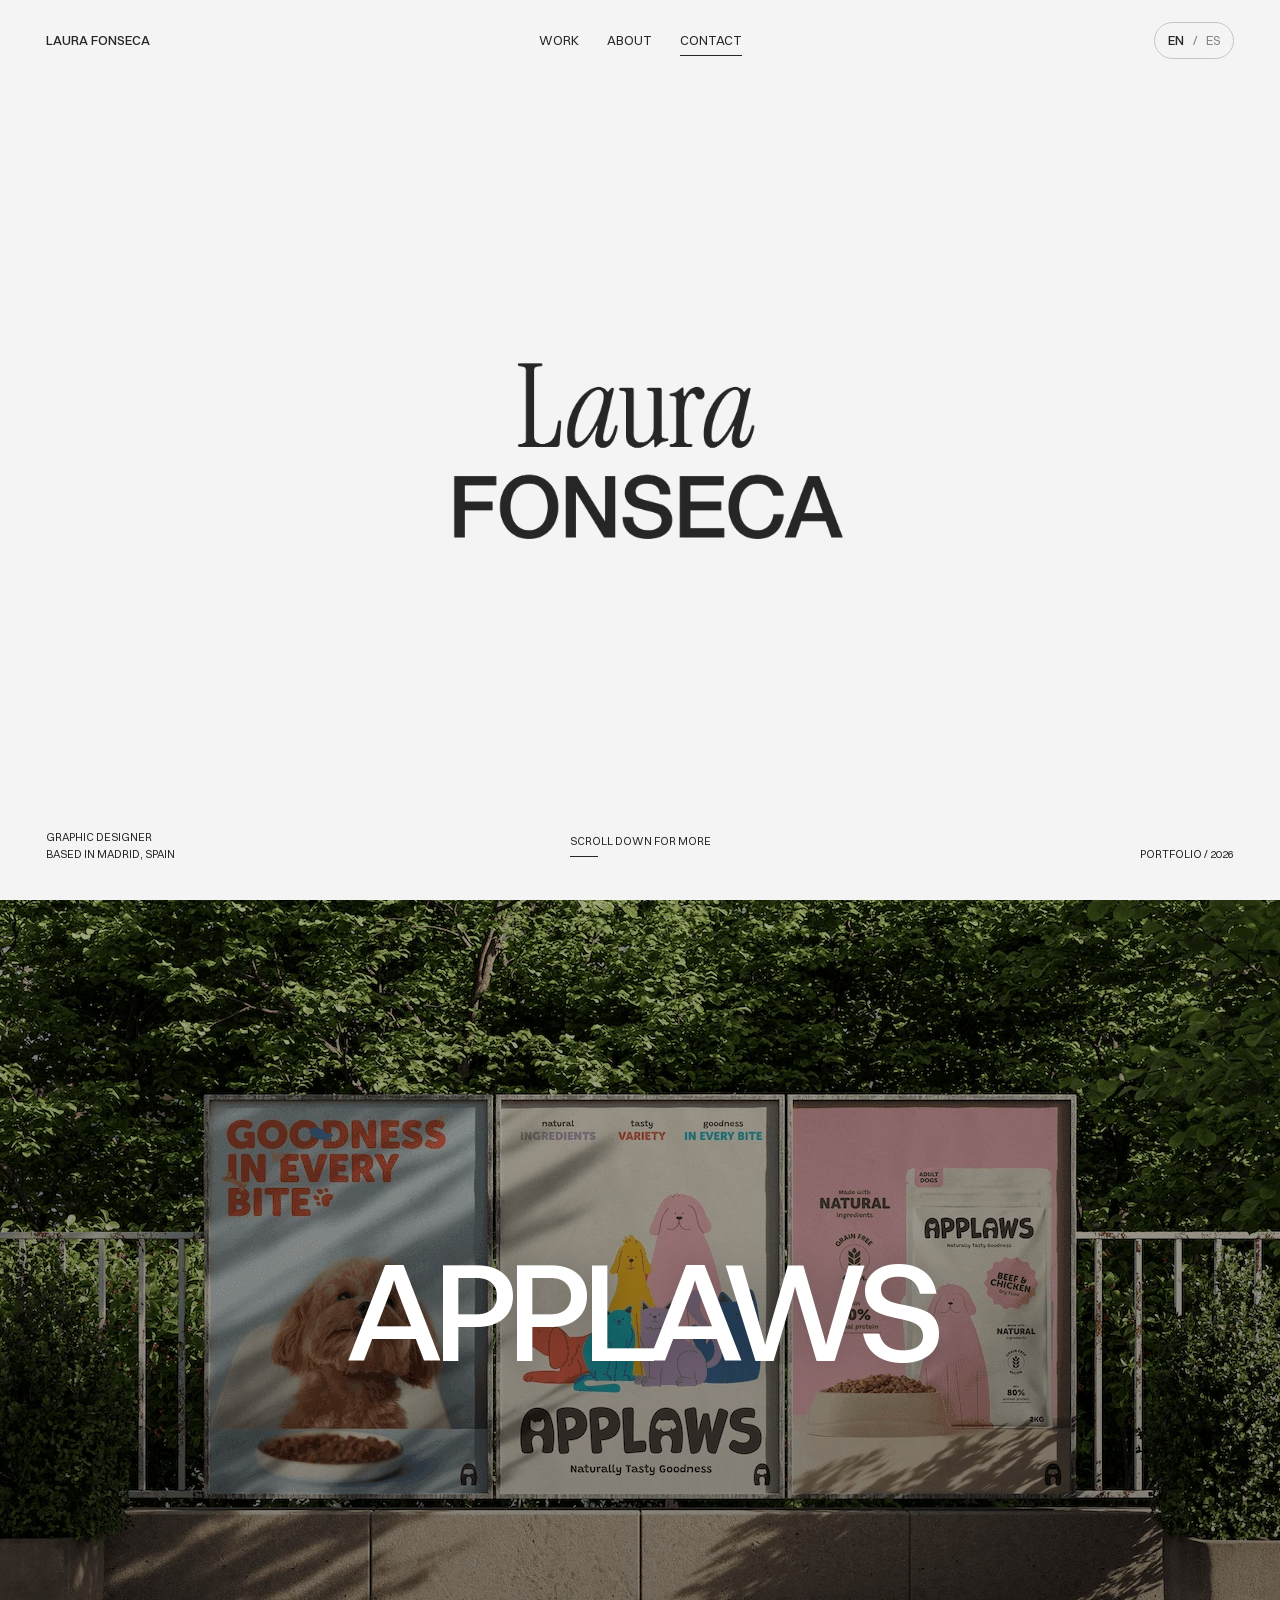
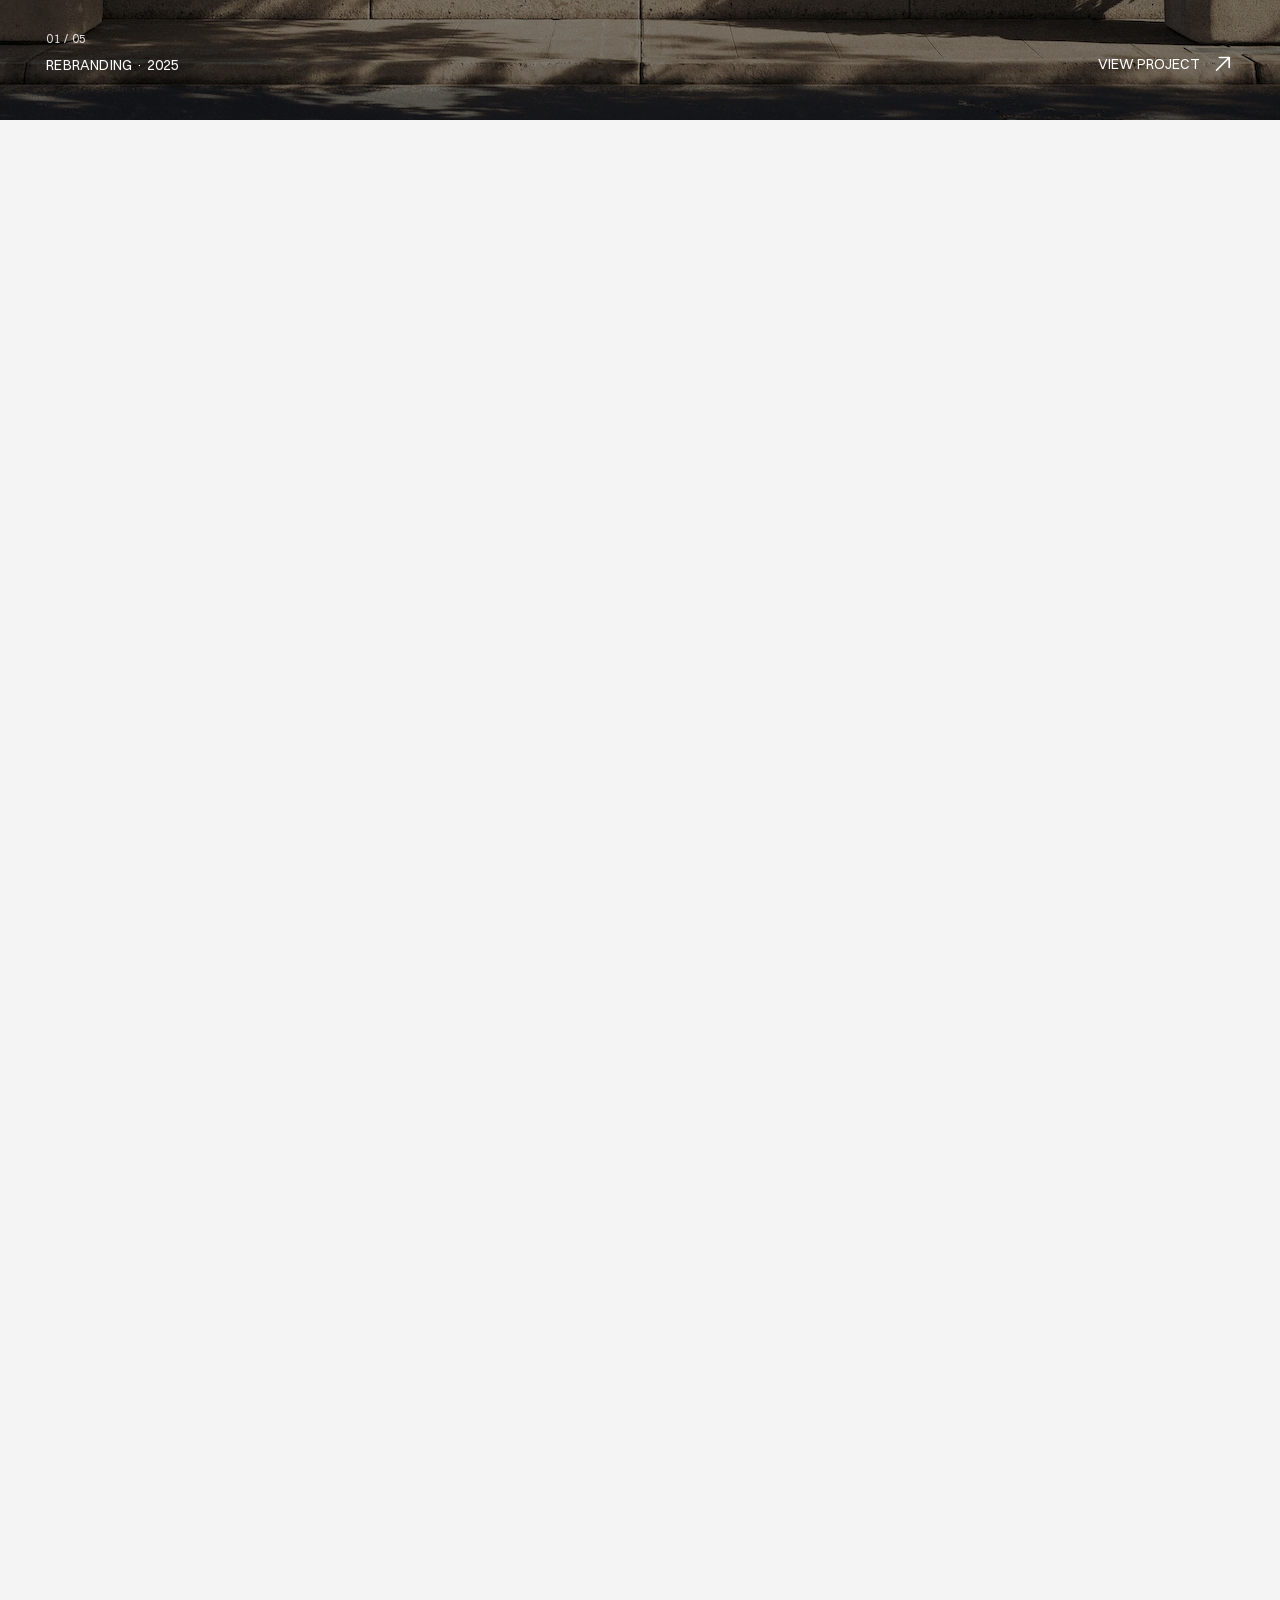
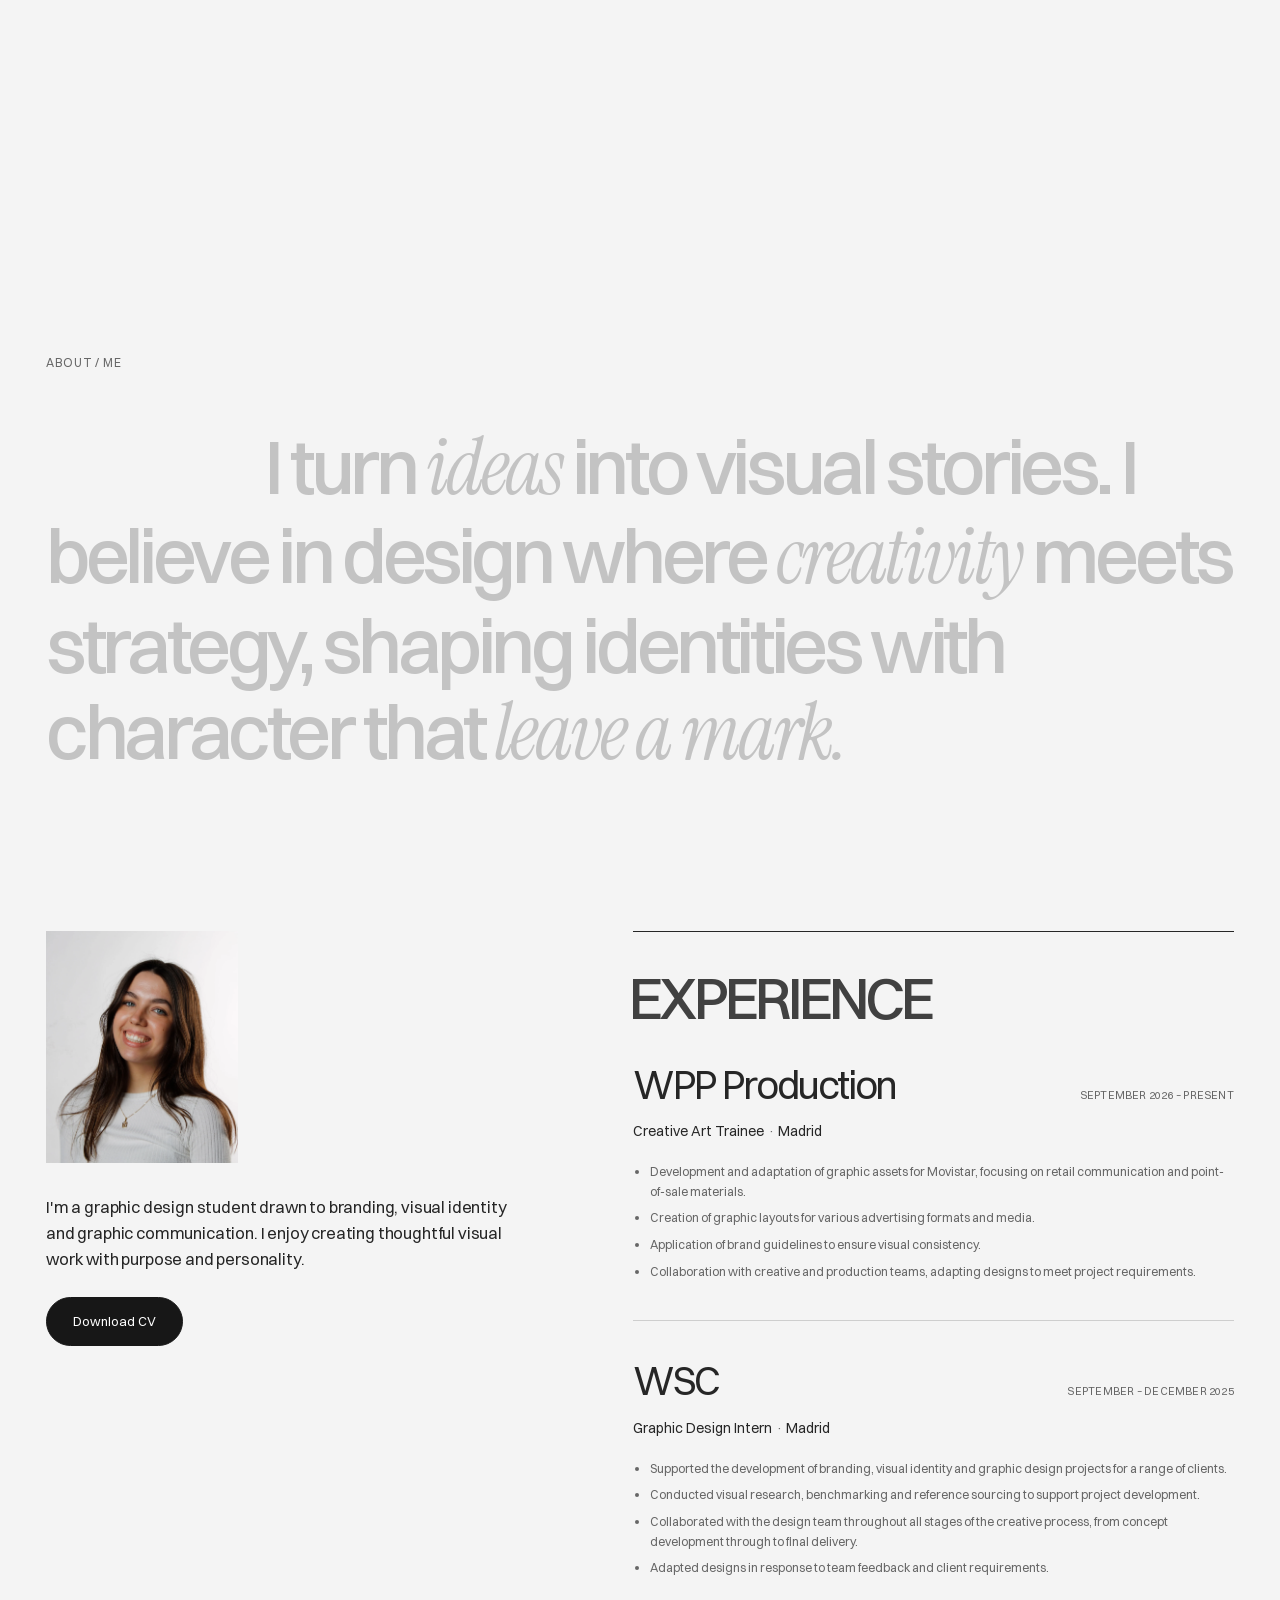
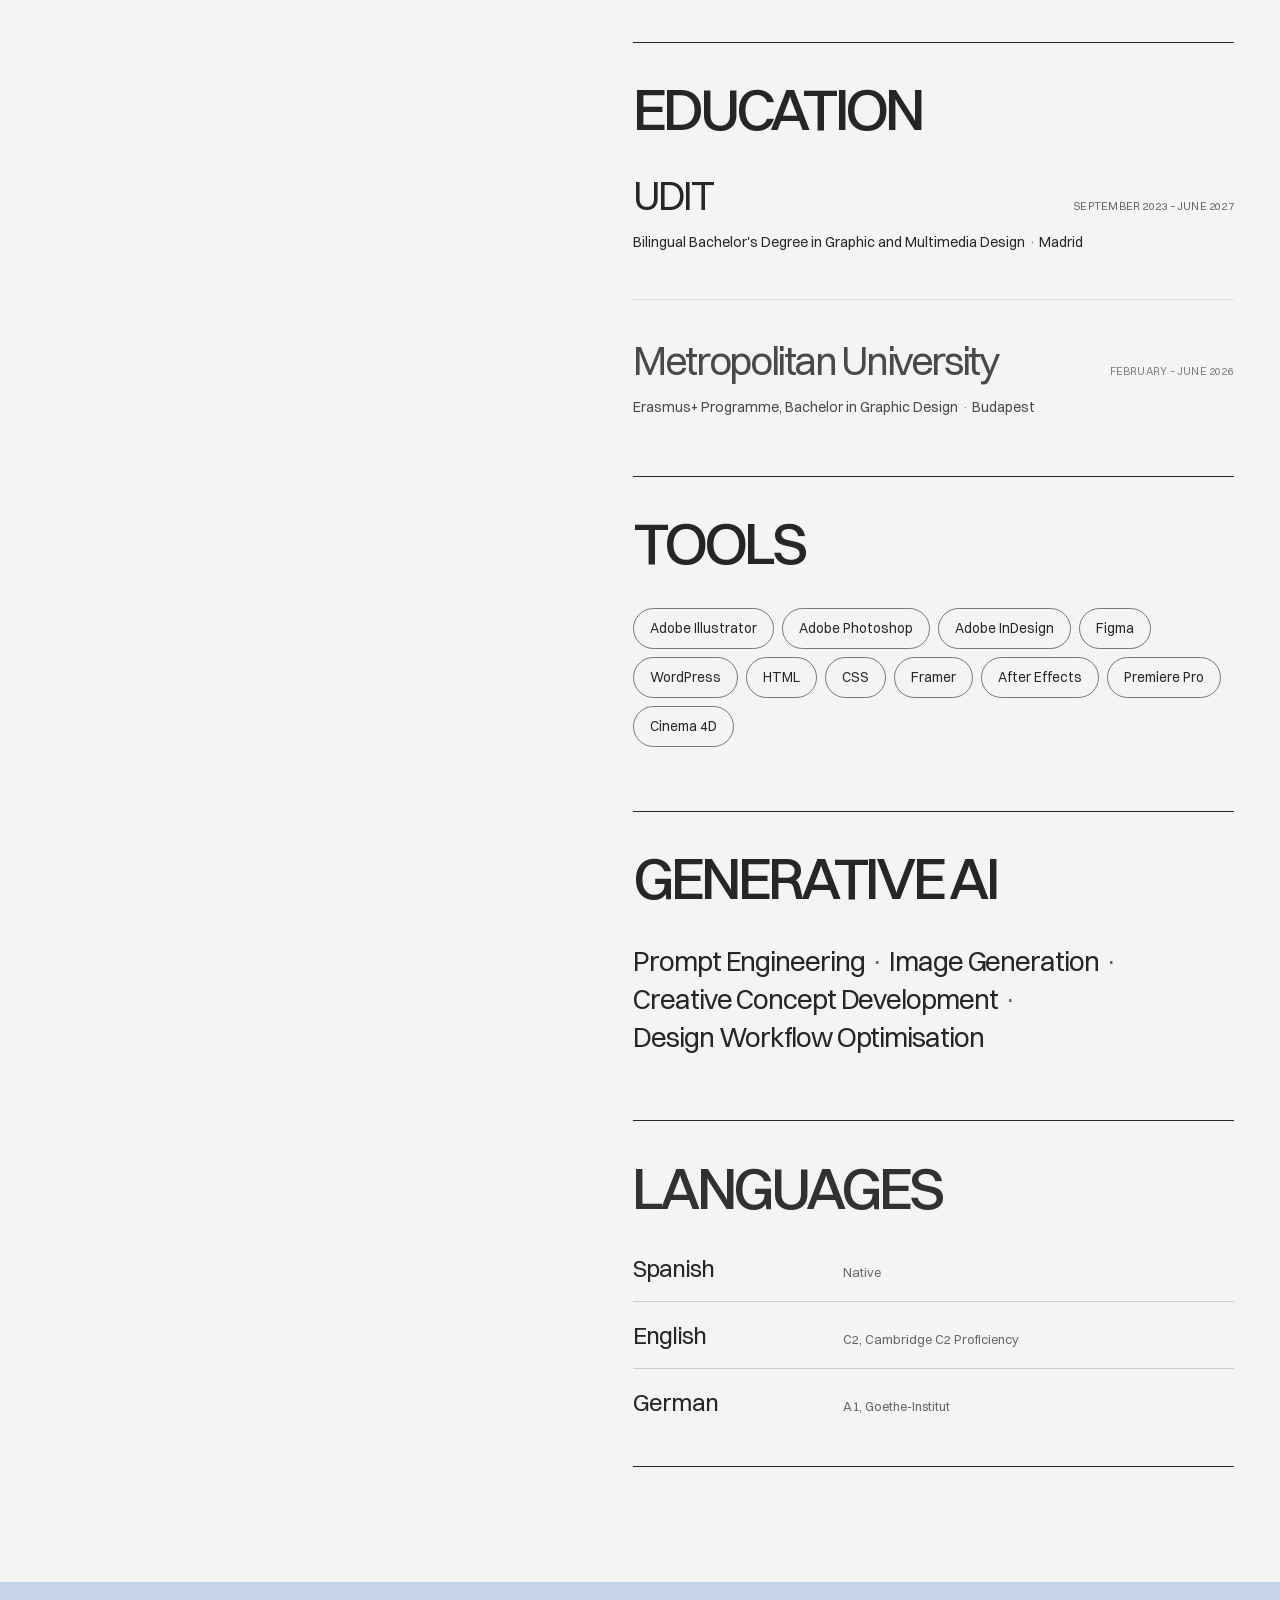
==== commit e31ae785: "Restore original portfolio biography" ====
--- a/index.html
+++ b/index.html
@@ -1,2 +1,2 @@
 <!doctype html>
-<html lang="en"><head><meta charset="utf-8"><meta name="viewport" content="width=device-width,initial-scale=1"><title>Laura Fonseca — Graphic Designer</title><meta name="description" content="Laura Fonseca, graphic designer based in Madrid and Creative Art Trainee at WPP Production. Portfolio featuring branding, visual identity, exhibition and editorial design."><meta name="robots" content="index,follow,max-image-preview:large"><meta name="theme-color" content="#f4f4f4"><meta property="og:type" content="website"><meta property="og:title" content="Laura Fonseca — Graphic Designer"><meta property="og:description" content="Laura Fonseca, graphic designer based in Madrid and Creative Art Trainee at WPP Production. Portfolio featuring branding, visual identity, exhibition and editorial design."><meta property="og:locale" content="en_GB"><meta property="og:image" content="assets/social-preview.jpg"><meta property="og:image:alt" content="Laura Fonseca — graphic design portfolio"><meta name="twitter:card" content="summary_large_image"><link rel="alternate" hreflang="en" href="index.html"><link rel="alternate" hreflang="es" href="es/index.html"><link rel="icon" href="assets/favicon.svg" type="image/svg+xml"><link rel="preload" href="assets/fonts/switzer-400.woff2" as="font" type="font/woff2" crossorigin><link rel="preconnect" href="https://fonts.googleapis.com"><link rel="preconnect" href="https://fonts.gstatic.com" crossorigin><link href="https://fonts.googleapis.com/css2?family=Instrument+Serif:ital@1&amp;display=swap" rel="stylesheet"><link rel="preload" as="image" media="(max-width:700px)" href="assets/images/hero-thumbs/dicho-y-hecho/02-book-covers-mockup.webp"><link rel="preload" as="image" media="(min-width:701px) and (hover:hover) and (pointer:fine)" href="assets/images/hero-thumbs/creative-selection-1.webp"><link rel="stylesheet" href="style.css"><script src="script.js" defer></script><script type="application/ld+json">{"@context":"https://schema.org","@type":"Person","name":"Laura Fonseca","jobTitle":"Graphic Designer","sameAs":["https://www.instagram.com/laurafonseca.design/","https://www.linkedin.com/in/laura-fonseca-ort%C3%A9s-6abb1227b/"],"knowsAbout":["Graphic Design","Branding","Visual Identity","Graphic Communication","Editorial Design"],"email":"mailto:laurafonortes@gmail.com"}</script></head><body id="top"><a class="skip" href="#main">Skip to content</a><header class="site-header"><a class="wordmark" href="index.html#hero" aria-label="Laura Fonseca — Work">Laura Fonseca</a><nav class="desktop-nav" aria-label="Main"><a href="index.html#works">Work</a><a href="index.html#about">About</a><a href="index.html#contact">Contact</a></nav><div class="nav-actions"><a class="language-switch" href="es/index.html" lang="es" hreflang="es" aria-label="Cambiar a español"><span class="selected">EN</span><span aria-hidden="true">/</span><span class="">ES</span></a><button class="menu-toggle" aria-expanded="false" aria-controls="mobile-nav">Menu <span aria-hidden="true">+</span></button></div><nav id="mobile-nav" class="mobile-nav" aria-label="Mobile menu" hidden><a href="index.html#works">Work</a><a href="index.html#about">About</a><a href="index.html#contact">Contact</a></nav></header><div class="scroll-progress" aria-hidden="true"></div><main id="main"><section class="hero" id="hero" aria-label="Laura Fonseca"><h1 class="sr-only">Laura Fonseca — Graphic Designer</h1><div class="hero-logo"><img class="" src="assets/images/laura-fonseca-logo.webp" width="1270" height="463" alt="Laura Fonseca" decoding="async" fetchpriority="high"></div><div class="mobile-hero" aria-hidden="true"><img class="mobile-hero__name mobile-hero__name--laura" src="assets/mobile-hero/laura.svg" width="391" height="139" alt="" draggable="false" decoding="async"><div class="mobile-hero__reel" data-images="assets/images/hero-thumbs/dicho-y-hecho/02-book-covers-mockup.webp|assets/images/hero-thumbs/palocleves/06-citylight-advertisement.webp|assets/images/hero-thumbs/applaws/07-storefront-window-graphics.webp|assets/images/hero-thumbs/nogue/07-open-magazine-mockup.webp|assets/images/hero-thumbs/applaws/04-outdoor-brand-banner.webp|assets/images/hero-thumbs/dicho-y-hecho/07-book-interior-layouts.webp|assets/images/hero-thumbs/palocleves/01-exhibition-installation.webp|assets/images/hero-thumbs/nogue/05-fashion-editorial-spread.webp"><img class="mobile-hero__slide is-active" src="assets/images/hero-thumbs/dicho-y-hecho/02-book-covers-mockup.webp" width="2560" height="1706" alt="" draggable="false" decoding="async"><img class="mobile-hero__slide" alt="" draggable="false" decoding="async"></div><img class="mobile-hero__name mobile-hero__name--fonseca" src="assets/mobile-hero/fonseca.svg" width="642" height="106" alt="" draggable="false" decoding="async"></div><div class="image-trail" aria-hidden="true" data-images="assets/images/hero-thumbs/creative-selection-1.webp|assets/images/hero-thumbs/applaws/03-brand-identity-overview.webp|assets/images/hero-thumbs/palocleves/03-logo.webp|assets/images/hero-thumbs/dicho-y-hecho/02-book-covers-mockup.webp|assets/images/hero-thumbs/nogue/03-magazine-stack.webp|assets/images/hero-thumbs/creative-selection-3.webp|assets/images/hero-thumbs/applaws/09-branded-stationery.webp|assets/images/hero-thumbs/palocleves/06-citylight-advertisement.webp|assets/images/hero-thumbs/dicho-y-hecho/03-sevilla-book-cover.webp|assets/images/hero-thumbs/nogue/06-advertising-spread.webp|assets/images/hero-thumbs/creative-selection-4.webp|assets/images/hero-thumbs/applaws/02-product-pouches.webp|assets/images/hero-thumbs/palocleves/08-exhibition-wall-graphics.webp|assets/images/hero-thumbs/dicho-y-hecho/05-mesa-book-cover.webp|assets/images/hero-thumbs/nogue/08-typographic-editorial-spread.webp|assets/images/hero-thumbs/creative-selection-5.webp|assets/images/hero-thumbs/applaws/04-outdoor-brand-banner.webp|assets/images/hero-thumbs/palocleves/09-artwork-labels.webp|assets/images/hero-thumbs/dicho-y-hecho/08-open-book-and-bookmark.webp|assets/images/hero-thumbs/nogue/07-open-magazine-mockup.webp"></div><div class="hero-bottom"><p>Graphic Designer<br>Based in Madrid, Spain</p><a class="scroll-link" href="#works">Scroll down for more </a><span class="hero-year">Portfolio / 2026</span></div></section><section id="works" class="works section project-showcase" aria-label="Selected projects"><h2 class="sr-only">Selected projects</h2><div class="project-showcase__stage"><article class="project-showcase__panel" data-project-index="0" style="--panel-order:0"><a class="project-showcase__link" href="applaws.html" aria-label="View project: APPLAWS"><img class="project-showcase__image" src="assets/images/applaws-07.webp" width="1280" height="960" alt="" decoding="async" loading="lazy" fetchpriority="low"><span class="project-showcase__shade" aria-hidden="true"></span><span class="project-showcase__center"><h3 class="project-showcase__name">APPLAWS</h3></span><span class="project-showcase__info"><span class="project-showcase__index">01 / 05</span><span class="project-showcase__category">Rebranding · 2025</span></span><span class="project-showcase__action" aria-hidden="true">View project <svg class="project-showcase__arrow" xmlns="http://www.w3.org/2000/svg" viewBox="0 0 24 24" width="22" height="22" fill="none" stroke="currentColor" stroke-width="1.8" stroke-linecap="round" stroke-linejoin="round" focusable="false"><path d="M5 19 19 5M8 5h11v11"/></svg></span></a></article><article class="project-showcase__panel" data-project-index="1" style="--panel-order:1"><a class="project-showcase__link" href="palocleves.html" aria-label="View project: PALÓCLEVES"><img class="project-showcase__image" src="assets/images/palocleves/05-outdoor-street-banner.webp" width="1920" height="1440" alt="" decoding="async" loading="lazy"><span class="project-showcase__shade" aria-hidden="true"></span><span class="project-showcase__center"><h3 class="project-showcase__name">PALÓCLEVES</h3></span><span class="project-showcase__info"><span class="project-showcase__index">02 / 05</span><span class="project-showcase__category">Brand / Exhibition design · 2026</span></span><span class="project-showcase__action" aria-hidden="true">View project <svg class="project-showcase__arrow" xmlns="http://www.w3.org/2000/svg" viewBox="0 0 24 24" width="22" height="22" fill="none" stroke="currentColor" stroke-width="1.8" stroke-linecap="round" stroke-linejoin="round" focusable="false"><path d="M5 19 19 5M8 5h11v11"/></svg></span></a></article><article class="project-showcase__panel" data-project-index="2" style="--panel-order:2"><a class="project-showcase__link" href="dicho-y-hecho.html" aria-label="View project: DICHO Y HECHO"><img class="project-showcase__image" src="assets/images/dicho-y-hecho-cover.webp" width="1920" height="1440" alt="" decoding="async" loading="lazy"><span class="project-showcase__shade" aria-hidden="true"></span><span class="project-showcase__center"><h3 class="project-showcase__name">DICHO Y HECHO</h3></span><span class="project-showcase__info"><span class="project-showcase__index">03 / 05</span><span class="project-showcase__category">Editorial design · 2026</span></span><span class="project-showcase__action" aria-hidden="true">View project <svg class="project-showcase__arrow" xmlns="http://www.w3.org/2000/svg" viewBox="0 0 24 24" width="22" height="22" fill="none" stroke="currentColor" stroke-width="1.8" stroke-linecap="round" stroke-linejoin="round" focusable="false"><path d="M5 19 19 5M8 5h11v11"/></svg></span></a></article><article class="project-showcase__panel" data-project-index="3" style="--panel-order:3"><a class="project-showcase__link" href="nogue.html" aria-label="View project: NOGUE"><img class="project-showcase__image" src="assets/images/nogue-cover.webp" width="1555" height="1160" alt="" decoding="async" loading="lazy"><span class="project-showcase__shade" aria-hidden="true"></span><span class="project-showcase__center"><h3 class="project-showcase__name">NOGUE</h3></span><span class="project-showcase__info"><span class="project-showcase__index">04 / 05</span><span class="project-showcase__category">Editorial design · 2025</span></span><span class="project-showcase__action" aria-hidden="true">View project <svg class="project-showcase__arrow" xmlns="http://www.w3.org/2000/svg" viewBox="0 0 24 24" width="22" height="22" fill="none" stroke="currentColor" stroke-width="1.8" stroke-linecap="round" stroke-linejoin="round" focusable="false"><path d="M5 19 19 5M8 5h11v11"/></svg></span></a></article><article class="project-showcase__panel" data-project-index="4" style="--panel-order:4"><a class="project-showcase__link" href="monk.html" aria-label="View project: MONK"><img class="project-showcase__image" src="assets/images/monk/05-cocktail-menu.webp" width="1280" height="960" alt="" decoding="async" loading="lazy"><span class="project-showcase__shade" aria-hidden="true"></span><span class="project-showcase__center"><h3 class="project-showcase__name">MONK</h3></span><span class="project-showcase__info"><span class="project-showcase__index">05 / 05</span><span class="project-showcase__category">Visual identity / Illustration · 2024</span></span><span class="project-showcase__action" aria-hidden="true">View project <svg class="project-showcase__arrow" xmlns="http://www.w3.org/2000/svg" viewBox="0 0 24 24" width="22" height="22" fill="none" stroke="currentColor" stroke-width="1.8" stroke-linecap="round" stroke-linejoin="round" focusable="false"><path d="M5 19 19 5M8 5h11v11"/></svg></span></a></article></div></section><section id="about" class="about section"><div class="about-statement"><p class="about-eyebrow">ABOUT / ME</p><h2 class="about-manifesto">I turn <em>ideas</em> into visual stories. I believe in design where <em>creativity</em> meets strategy, shaping identities with character that <em>leave a mark.</em></h2></div><div class="about-details"><div class="about-intro reveal"><img class="portrait" src="assets/images/laura-fonseca-portrait.webp" width="1651" height="1920" alt="Laura Fonseca" decoding="async" loading="lazy"><p class="bio">I am a Graphic and Multimedia Design student with a particular interest in branding, visual identity and graphic communication. My professional experience is helping me develop a more strategic approach to design, balancing creativity, functionality and the specific needs of each brand. I am eager to continue learning and exploring new forms of visual communication.</p><a class="download-button" href="assets/documents/LauraFonseca_CV_English.pdf" download>Download CV </a></div><div class="typecv reveal"><section class="typecv-part typecv-part--experience" aria-labelledby="en-typecv-experience"><header class="typecv-part__header"><h3 id="en-typecv-experience">EXPERIENCE</h3></header><div class="typecv-part__body"><article class="typecv-entry"><div class="typecv-entry__heading"><h4>WPP Production</h4><span class="typecv-date">September 2026 – Present</span></div><p class="typecv-subline">Creative Art Trainee<span aria-hidden="true"> · </span>Madrid</p><ul class="typecv-notes"><li>Development and adaptation of graphic assets for Movistar, focusing on retail communication and point-of-sale materials.</li><li>Creation of graphic layouts for various advertising formats and media.</li><li>Application of brand guidelines to ensure visual consistency.</li><li>Collaboration with creative and production teams, adapting designs to meet project requirements.</li></ul></article><article class="typecv-entry"><div class="typecv-entry__heading"><h4>WSC</h4><span class="typecv-date">September – December 2025</span></div><p class="typecv-subline">Graphic Design Intern<span aria-hidden="true"> · </span>Madrid</p><ul class="typecv-notes"><li>Supported the development of branding, visual identity and graphic design projects for a range of clients.</li><li>Conducted visual research, benchmarking and reference sourcing to support project development.</li><li>Collaborated with the design team throughout all stages of the creative process, from concept development through to final delivery.</li><li>Adapted designs in response to team feedback and client requirements.</li></ul></article></div></section><section class="typecv-part typecv-part--education" aria-labelledby="en-typecv-education"><header class="typecv-part__header"><h3 id="en-typecv-education">EDUCATION</h3></header><div class="typecv-part__body"><article class="typecv-entry"><div class="typecv-entry__heading"><h4>UDIT</h4><span class="typecv-date">September 2023 – June 2027</span></div><p class="typecv-subline">Bilingual Bachelor's Degree in Graphic and Multimedia Design<span aria-hidden="true"> · </span>Madrid</p></article><article class="typecv-entry"><div class="typecv-entry__heading"><h4>Metropolitan University</h4><span class="typecv-date">February – June 2026</span></div><p class="typecv-subline">Erasmus+ Programme, Bachelor in Graphic Design<span aria-hidden="true"> · </span>Budapest</p></article></div></section><section class="typecv-part typecv-part--tools" aria-labelledby="en-typecv-tools"><header class="typecv-part__header"><h3 id="en-typecv-tools">TOOLS</h3></header><div class="typecv-part__body"><ul class="typecv-tools"><li>Adobe Illustrator</li><li>Adobe Photoshop</li><li>Adobe InDesign</li><li>Figma</li><li>WordPress</li><li>HTML</li><li>CSS</li><li>Framer</li><li>After Effects</li><li>Premiere Pro</li><li>Cinema 4D</li></ul></div></section><section class="typecv-part typecv-part--skills" aria-labelledby="en-typecv-skills"><header class="typecv-part__header"><h3 id="en-typecv-skills">GENERATIVE AI</h3></header><div class="typecv-part__body"><ul class="typecv-skills"><li>Prompt Engineering</li><li>Image Generation</li><li>Creative Concept Development</li><li>Design Workflow Optimisation</li></ul></div></section><section class="typecv-part typecv-part--languages" aria-labelledby="en-typecv-languages"><header class="typecv-part__header"><h3 id="en-typecv-languages">LANGUAGES</h3></header><div class="typecv-part__body"><dl class="typecv-languages"><div class="typecv-language"><dt>Spanish</dt><dd>Native</dd></div><div class="typecv-language"><dt>English</dt><dd>C2, Cambridge C2 Proficiency</dd></div><div class="typecv-language"><dt>German</dt><dd>A1, Goethe-Institut</dd></div></dl></div></section></div></div></section></main><section id="contact" class="footer-reveal" aria-label="Contact"><div class="footer-reveal__stage"><div class="footer-reveal__surface"><div class="contact section"><p class="eyebrow">Contact</p><a class="contact-title" href="mailto:laurafonortes@gmail.com"><h2>LET’S<br>CONNECT</h2></a></div><footer class="footer"><div class="socials"><a href="https://www.instagram.com/laurafonseca.design/" target="_blank" rel="noopener noreferrer">Instagram </a><a href="https://www.linkedin.com/in/laura-fonseca-ort%C3%A9s-6abb1227b/" target="_blank" rel="noopener noreferrer">LinkedIn </a><a href="mailto:laurafonortes@gmail.com">Mail </a></div><div class="footer-bottom"><span>© 2026 Laura Fonseca</span><a href="#top">Back to top </a></div></footer></div></div></section></body></html>+<html lang="en"><head><meta charset="utf-8"><meta name="viewport" content="width=device-width,initial-scale=1"><title>Laura Fonseca — Graphic Designer</title><meta name="description" content="Laura Fonseca, graphic designer based in Madrid and Creative Art Trainee at WPP Production. Portfolio featuring branding, visual identity, exhibition and editorial design."><meta name="robots" content="index,follow,max-image-preview:large"><meta name="theme-color" content="#f4f4f4"><meta property="og:type" content="website"><meta property="og:title" content="Laura Fonseca — Graphic Designer"><meta property="og:description" content="Laura Fonseca, graphic designer based in Madrid and Creative Art Trainee at WPP Production. Portfolio featuring branding, visual identity, exhibition and editorial design."><meta property="og:locale" content="en_GB"><meta property="og:image" content="assets/social-preview.jpg"><meta property="og:image:alt" content="Laura Fonseca — graphic design portfolio"><meta name="twitter:card" content="summary_large_image"><link rel="alternate" hreflang="en" href="index.html"><link rel="alternate" hreflang="es" href="es/index.html"><link rel="icon" href="assets/favicon.svg" type="image/svg+xml"><link rel="preload" href="assets/fonts/switzer-400.woff2" as="font" type="font/woff2" crossorigin><link rel="preconnect" href="https://fonts.googleapis.com"><link rel="preconnect" href="https://fonts.gstatic.com" crossorigin><link href="https://fonts.googleapis.com/css2?family=Instrument+Serif:ital@1&amp;display=swap" rel="stylesheet"><link rel="preload" as="image" media="(max-width:700px)" href="assets/images/hero-thumbs/dicho-y-hecho/02-book-covers-mockup.webp"><link rel="preload" as="image" media="(min-width:701px) and (hover:hover) and (pointer:fine)" href="assets/images/hero-thumbs/creative-selection-1.webp"><link rel="stylesheet" href="style.css"><script src="script.js" defer></script><script type="application/ld+json">{"@context":"https://schema.org","@type":"Person","name":"Laura Fonseca","jobTitle":"Graphic Designer","sameAs":["https://www.instagram.com/laurafonseca.design/","https://www.linkedin.com/in/laura-fonseca-ort%C3%A9s-6abb1227b/"],"knowsAbout":["Graphic Design","Branding","Visual Identity","Graphic Communication","Editorial Design"],"email":"mailto:laurafonortes@gmail.com"}</script></head><body id="top"><a class="skip" href="#main">Skip to content</a><header class="site-header"><a class="wordmark" href="index.html#hero" aria-label="Laura Fonseca — Work">Laura Fonseca</a><nav class="desktop-nav" aria-label="Main"><a href="index.html#works">Work</a><a href="index.html#about">About</a><a href="index.html#contact">Contact</a></nav><div class="nav-actions"><a class="language-switch" href="es/index.html" lang="es" hreflang="es" aria-label="Cambiar a español"><span class="selected">EN</span><span aria-hidden="true">/</span><span class="">ES</span></a><button class="menu-toggle" aria-expanded="false" aria-controls="mobile-nav">Menu <span aria-hidden="true">+</span></button></div><nav id="mobile-nav" class="mobile-nav" aria-label="Mobile menu" hidden><a href="index.html#works">Work</a><a href="index.html#about">About</a><a href="index.html#contact">Contact</a></nav></header><div class="scroll-progress" aria-hidden="true"></div><main id="main"><section class="hero" id="hero" aria-label="Laura Fonseca"><h1 class="sr-only">Laura Fonseca — Graphic Designer</h1><div class="hero-logo"><img class="" src="assets/images/laura-fonseca-logo.webp" width="1270" height="463" alt="Laura Fonseca" decoding="async" fetchpriority="high"></div><div class="mobile-hero" aria-hidden="true"><img class="mobile-hero__name mobile-hero__name--laura" src="assets/mobile-hero/laura.svg" width="391" height="139" alt="" draggable="false" decoding="async"><div class="mobile-hero__reel" data-images="assets/images/hero-thumbs/dicho-y-hecho/02-book-covers-mockup.webp|assets/images/hero-thumbs/palocleves/06-citylight-advertisement.webp|assets/images/hero-thumbs/applaws/07-storefront-window-graphics.webp|assets/images/hero-thumbs/nogue/07-open-magazine-mockup.webp|assets/images/hero-thumbs/applaws/04-outdoor-brand-banner.webp|assets/images/hero-thumbs/dicho-y-hecho/07-book-interior-layouts.webp|assets/images/hero-thumbs/palocleves/01-exhibition-installation.webp|assets/images/hero-thumbs/nogue/05-fashion-editorial-spread.webp"><img class="mobile-hero__slide is-active" src="assets/images/hero-thumbs/dicho-y-hecho/02-book-covers-mockup.webp" width="2560" height="1706" alt="" draggable="false" decoding="async"><img class="mobile-hero__slide" alt="" draggable="false" decoding="async"></div><img class="mobile-hero__name mobile-hero__name--fonseca" src="assets/mobile-hero/fonseca.svg" width="642" height="106" alt="" draggable="false" decoding="async"></div><div class="image-trail" aria-hidden="true" data-images="assets/images/hero-thumbs/creative-selection-1.webp|assets/images/hero-thumbs/applaws/03-brand-identity-overview.webp|assets/images/hero-thumbs/palocleves/03-logo.webp|assets/images/hero-thumbs/dicho-y-hecho/02-book-covers-mockup.webp|assets/images/hero-thumbs/nogue/03-magazine-stack.webp|assets/images/hero-thumbs/creative-selection-3.webp|assets/images/hero-thumbs/applaws/09-branded-stationery.webp|assets/images/hero-thumbs/palocleves/06-citylight-advertisement.webp|assets/images/hero-thumbs/dicho-y-hecho/03-sevilla-book-cover.webp|assets/images/hero-thumbs/nogue/06-advertising-spread.webp|assets/images/hero-thumbs/creative-selection-4.webp|assets/images/hero-thumbs/applaws/02-product-pouches.webp|assets/images/hero-thumbs/palocleves/08-exhibition-wall-graphics.webp|assets/images/hero-thumbs/dicho-y-hecho/05-mesa-book-cover.webp|assets/images/hero-thumbs/nogue/08-typographic-editorial-spread.webp|assets/images/hero-thumbs/creative-selection-5.webp|assets/images/hero-thumbs/applaws/04-outdoor-brand-banner.webp|assets/images/hero-thumbs/palocleves/09-artwork-labels.webp|assets/images/hero-thumbs/dicho-y-hecho/08-open-book-and-bookmark.webp|assets/images/hero-thumbs/nogue/07-open-magazine-mockup.webp"></div><div class="hero-bottom"><p>Graphic Designer<br>Based in Madrid, Spain</p><a class="scroll-link" href="#works">Scroll down for more </a><span class="hero-year">Portfolio / 2026</span></div></section><section id="works" class="works section project-showcase" aria-label="Selected projects"><h2 class="sr-only">Selected projects</h2><div class="project-showcase__stage"><article class="project-showcase__panel" data-project-index="0" style="--panel-order:0"><a class="project-showcase__link" href="applaws.html" aria-label="View project: APPLAWS"><img class="project-showcase__image" src="assets/images/applaws-07.webp" width="1280" height="960" alt="" decoding="async" loading="lazy" fetchpriority="low"><span class="project-showcase__shade" aria-hidden="true"></span><span class="project-showcase__center"><h3 class="project-showcase__name">APPLAWS</h3></span><span class="project-showcase__info"><span class="project-showcase__index">01 / 05</span><span class="project-showcase__category">Rebranding · 2025</span></span><span class="project-showcase__action" aria-hidden="true">View project <svg class="project-showcase__arrow" xmlns="http://www.w3.org/2000/svg" viewBox="0 0 24 24" width="22" height="22" fill="none" stroke="currentColor" stroke-width="1.8" stroke-linecap="round" stroke-linejoin="round" focusable="false"><path d="M5 19 19 5M8 5h11v11"/></svg></span></a></article><article class="project-showcase__panel" data-project-index="1" style="--panel-order:1"><a class="project-showcase__link" href="palocleves.html" aria-label="View project: PALÓCLEVES"><img class="project-showcase__image" src="assets/images/palocleves/05-outdoor-street-banner.webp" width="1920" height="1440" alt="" decoding="async" loading="lazy"><span class="project-showcase__shade" aria-hidden="true"></span><span class="project-showcase__center"><h3 class="project-showcase__name">PALÓCLEVES</h3></span><span class="project-showcase__info"><span class="project-showcase__index">02 / 05</span><span class="project-showcase__category">Brand / Exhibition design · 2026</span></span><span class="project-showcase__action" aria-hidden="true">View project <svg class="project-showcase__arrow" xmlns="http://www.w3.org/2000/svg" viewBox="0 0 24 24" width="22" height="22" fill="none" stroke="currentColor" stroke-width="1.8" stroke-linecap="round" stroke-linejoin="round" focusable="false"><path d="M5 19 19 5M8 5h11v11"/></svg></span></a></article><article class="project-showcase__panel" data-project-index="2" style="--panel-order:2"><a class="project-showcase__link" href="dicho-y-hecho.html" aria-label="View project: DICHO Y HECHO"><img class="project-showcase__image" src="assets/images/dicho-y-hecho-cover.webp" width="1920" height="1440" alt="" decoding="async" loading="lazy"><span class="project-showcase__shade" aria-hidden="true"></span><span class="project-showcase__center"><h3 class="project-showcase__name">DICHO Y HECHO</h3></span><span class="project-showcase__info"><span class="project-showcase__index">03 / 05</span><span class="project-showcase__category">Editorial design · 2026</span></span><span class="project-showcase__action" aria-hidden="true">View project <svg class="project-showcase__arrow" xmlns="http://www.w3.org/2000/svg" viewBox="0 0 24 24" width="22" height="22" fill="none" stroke="currentColor" stroke-width="1.8" stroke-linecap="round" stroke-linejoin="round" focusable="false"><path d="M5 19 19 5M8 5h11v11"/></svg></span></a></article><article class="project-showcase__panel" data-project-index="3" style="--panel-order:3"><a class="project-showcase__link" href="nogue.html" aria-label="View project: NOGUE"><img class="project-showcase__image" src="assets/images/nogue-cover.webp" width="1555" height="1160" alt="" decoding="async" loading="lazy"><span class="project-showcase__shade" aria-hidden="true"></span><span class="project-showcase__center"><h3 class="project-showcase__name">NOGUE</h3></span><span class="project-showcase__info"><span class="project-showcase__index">04 / 05</span><span class="project-showcase__category">Editorial design · 2025</span></span><span class="project-showcase__action" aria-hidden="true">View project <svg class="project-showcase__arrow" xmlns="http://www.w3.org/2000/svg" viewBox="0 0 24 24" width="22" height="22" fill="none" stroke="currentColor" stroke-width="1.8" stroke-linecap="round" stroke-linejoin="round" focusable="false"><path d="M5 19 19 5M8 5h11v11"/></svg></span></a></article><article class="project-showcase__panel" data-project-index="4" style="--panel-order:4"><a class="project-showcase__link" href="monk.html" aria-label="View project: MONK"><img class="project-showcase__image" src="assets/images/monk/05-cocktail-menu.webp" width="1280" height="960" alt="" decoding="async" loading="lazy"><span class="project-showcase__shade" aria-hidden="true"></span><span class="project-showcase__center"><h3 class="project-showcase__name">MONK</h3></span><span class="project-showcase__info"><span class="project-showcase__index">05 / 05</span><span class="project-showcase__category">Visual identity / Illustration · 2024</span></span><span class="project-showcase__action" aria-hidden="true">View project <svg class="project-showcase__arrow" xmlns="http://www.w3.org/2000/svg" viewBox="0 0 24 24" width="22" height="22" fill="none" stroke="currentColor" stroke-width="1.8" stroke-linecap="round" stroke-linejoin="round" focusable="false"><path d="M5 19 19 5M8 5h11v11"/></svg></span></a></article></div></section><section id="about" class="about section"><div class="about-statement"><p class="about-eyebrow">ABOUT / ME</p><h2 class="about-manifesto">I turn <em>ideas</em> into visual stories. I believe in design where <em>creativity</em> meets strategy, shaping identities with character that <em>leave a mark.</em></h2></div><div class="about-details"><div class="about-intro reveal"><img class="portrait" src="assets/images/laura-fonseca-portrait.webp" width="1651" height="1920" alt="Laura Fonseca" decoding="async" loading="lazy"><p class="bio">I'm a graphic design student drawn to branding, visual identity and graphic communication. I enjoy creating thoughtful visual work with purpose and personality.</p><a class="download-button" href="assets/documents/LauraFonseca_CV_English.pdf" download>Download CV </a></div><div class="typecv reveal"><section class="typecv-part typecv-part--experience" aria-labelledby="en-typecv-experience"><header class="typecv-part__header"><h3 id="en-typecv-experience">EXPERIENCE</h3></header><div class="typecv-part__body"><article class="typecv-entry"><div class="typecv-entry__heading"><h4>WPP Production</h4><span class="typecv-date">September 2026 – Present</span></div><p class="typecv-subline">Creative Art Trainee<span aria-hidden="true"> · </span>Madrid</p><ul class="typecv-notes"><li>Development and adaptation of graphic assets for Movistar, focusing on retail communication and point-of-sale materials.</li><li>Creation of graphic layouts for various advertising formats and media.</li><li>Application of brand guidelines to ensure visual consistency.</li><li>Collaboration with creative and production teams, adapting designs to meet project requirements.</li></ul></article><article class="typecv-entry"><div class="typecv-entry__heading"><h4>WSC</h4><span class="typecv-date">September – December 2025</span></div><p class="typecv-subline">Graphic Design Intern<span aria-hidden="true"> · </span>Madrid</p><ul class="typecv-notes"><li>Supported the development of branding, visual identity and graphic design projects for a range of clients.</li><li>Conducted visual research, benchmarking and reference sourcing to support project development.</li><li>Collaborated with the design team throughout all stages of the creative process, from concept development through to final delivery.</li><li>Adapted designs in response to team feedback and client requirements.</li></ul></article></div></section><section class="typecv-part typecv-part--education" aria-labelledby="en-typecv-education"><header class="typecv-part__header"><h3 id="en-typecv-education">EDUCATION</h3></header><div class="typecv-part__body"><article class="typecv-entry"><div class="typecv-entry__heading"><h4>UDIT</h4><span class="typecv-date">September 2023 – June 2027</span></div><p class="typecv-subline">Bilingual Bachelor's Degree in Graphic and Multimedia Design<span aria-hidden="true"> · </span>Madrid</p></article><article class="typecv-entry"><div class="typecv-entry__heading"><h4>Metropolitan University</h4><span class="typecv-date">February – June 2026</span></div><p class="typecv-subline">Erasmus+ Programme, Bachelor in Graphic Design<span aria-hidden="true"> · </span>Budapest</p></article></div></section><section class="typecv-part typecv-part--tools" aria-labelledby="en-typecv-tools"><header class="typecv-part__header"><h3 id="en-typecv-tools">TOOLS</h3></header><div class="typecv-part__body"><ul class="typecv-tools"><li>Adobe Illustrator</li><li>Adobe Photoshop</li><li>Adobe InDesign</li><li>Figma</li><li>WordPress</li><li>HTML</li><li>CSS</li><li>Framer</li><li>After Effects</li><li>Premiere Pro</li><li>Cinema 4D</li></ul></div></section><section class="typecv-part typecv-part--skills" aria-labelledby="en-typecv-skills"><header class="typecv-part__header"><h3 id="en-typecv-skills">GENERATIVE AI</h3></header><div class="typecv-part__body"><ul class="typecv-skills"><li>Prompt Engineering</li><li>Image Generation</li><li>Creative Concept Development</li><li>Design Workflow Optimisation</li></ul></div></section><section class="typecv-part typecv-part--languages" aria-labelledby="en-typecv-languages"><header class="typecv-part__header"><h3 id="en-typecv-languages">LANGUAGES</h3></header><div class="typecv-part__body"><dl class="typecv-languages"><div class="typecv-language"><dt>Spanish</dt><dd>Native</dd></div><div class="typecv-language"><dt>English</dt><dd>C2, Cambridge C2 Proficiency</dd></div><div class="typecv-language"><dt>German</dt><dd>A1, Goethe-Institut</dd></div></dl></div></section></div></div></section></main><section id="contact" class="footer-reveal" aria-label="Contact"><div class="footer-reveal__stage"><div class="footer-reveal__surface"><div class="contact section"><p class="eyebrow">Contact</p><a class="contact-title" href="mailto:laurafonortes@gmail.com"><h2>LET’S<br>CONNECT</h2></a></div><footer class="footer"><div class="socials"><a href="https://www.instagram.com/laurafonseca.design/" target="_blank" rel="noopener noreferrer">Instagram </a><a href="https://www.linkedin.com/in/laura-fonseca-ort%C3%A9s-6abb1227b/" target="_blank" rel="noopener noreferrer">LinkedIn </a><a href="mailto:laurafonortes@gmail.com">Mail </a></div><div class="footer-bottom"><span>© 2026 Laura Fonseca</span><a href="#top">Back to top </a></div></footer></div></div></section></body></html>
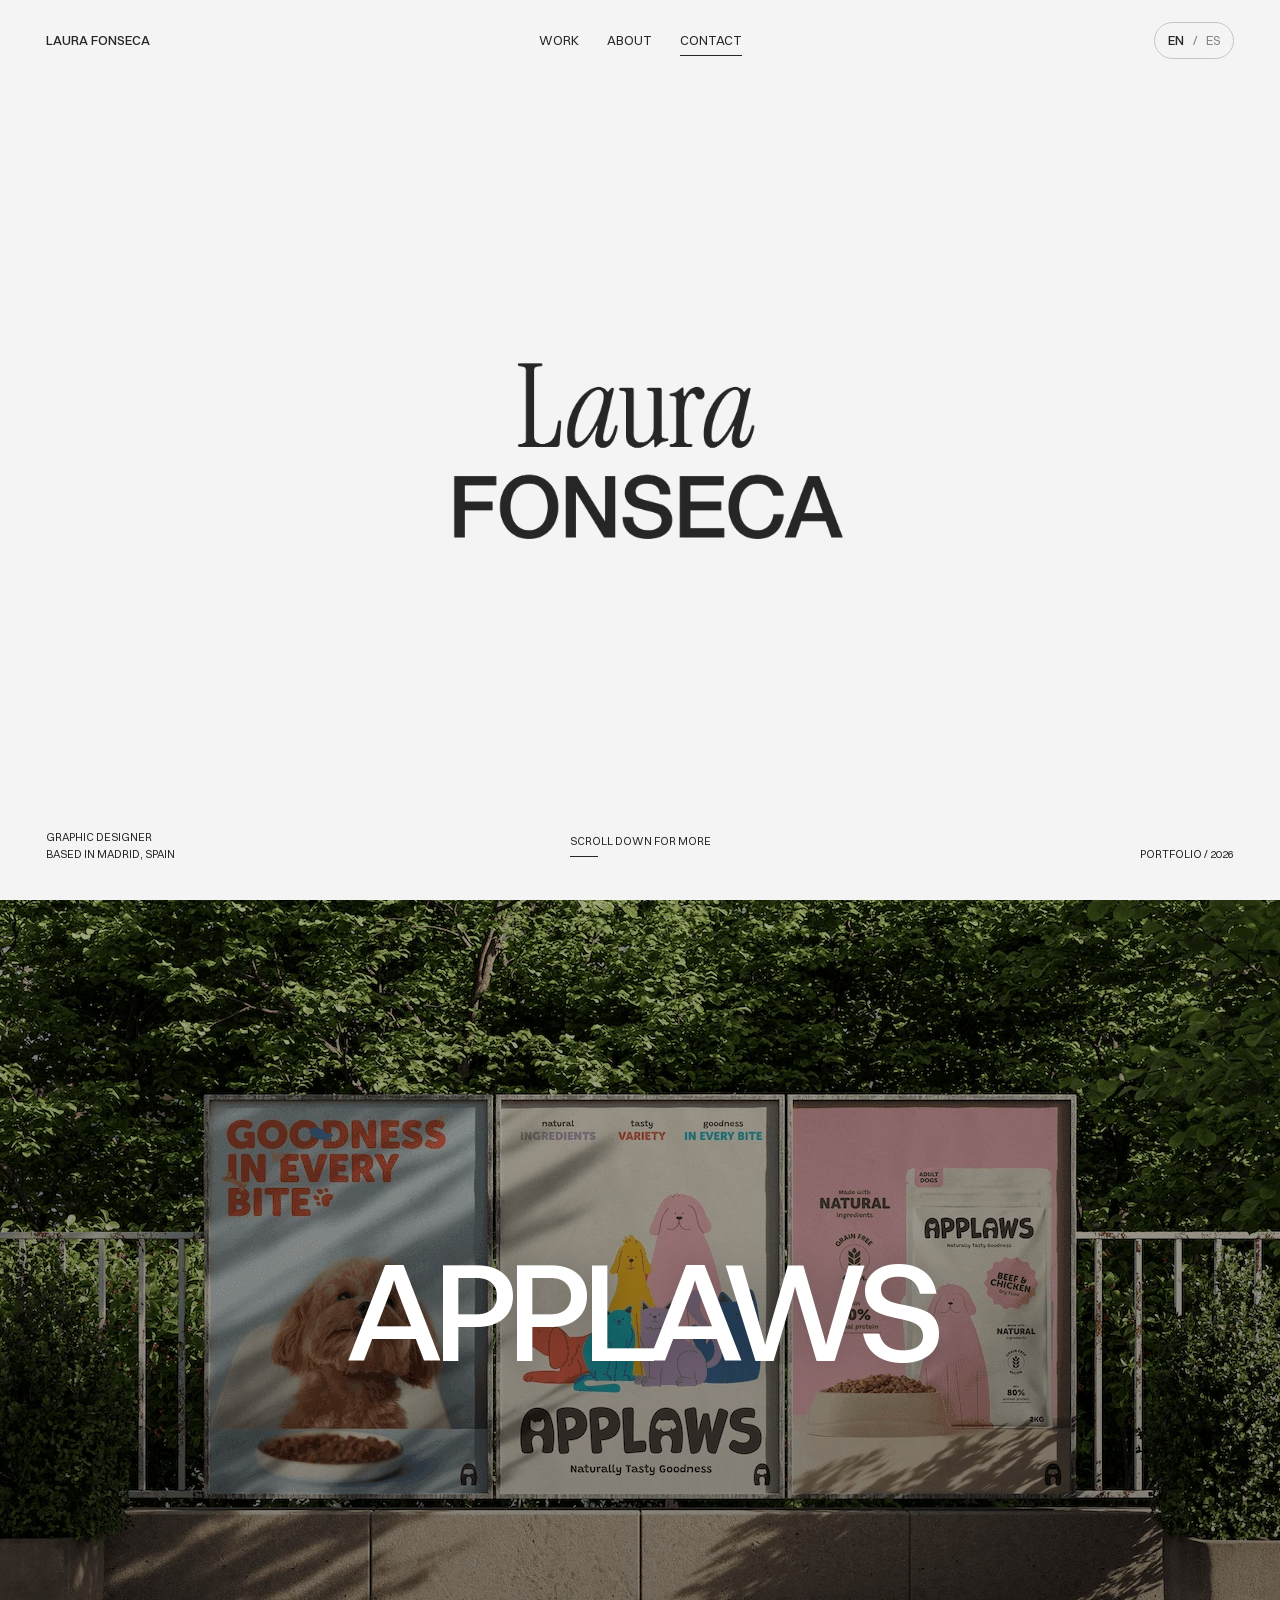
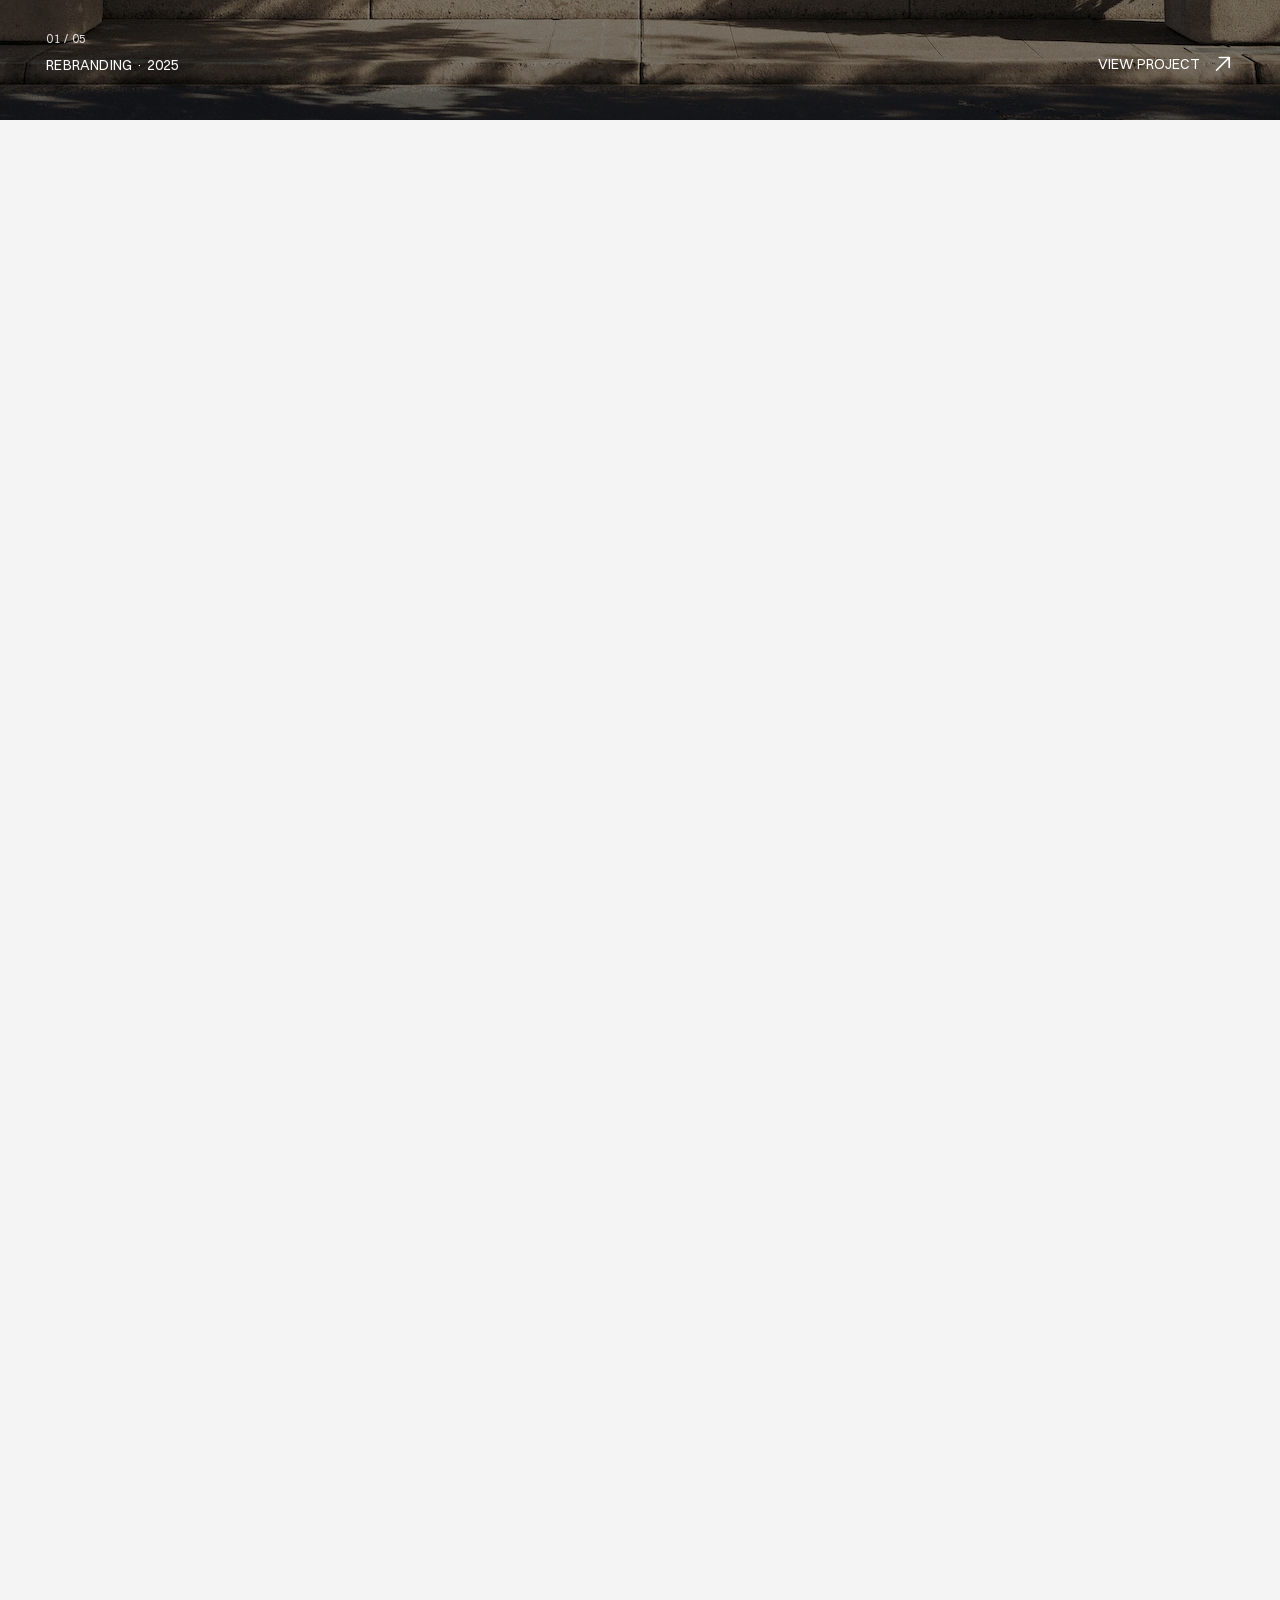
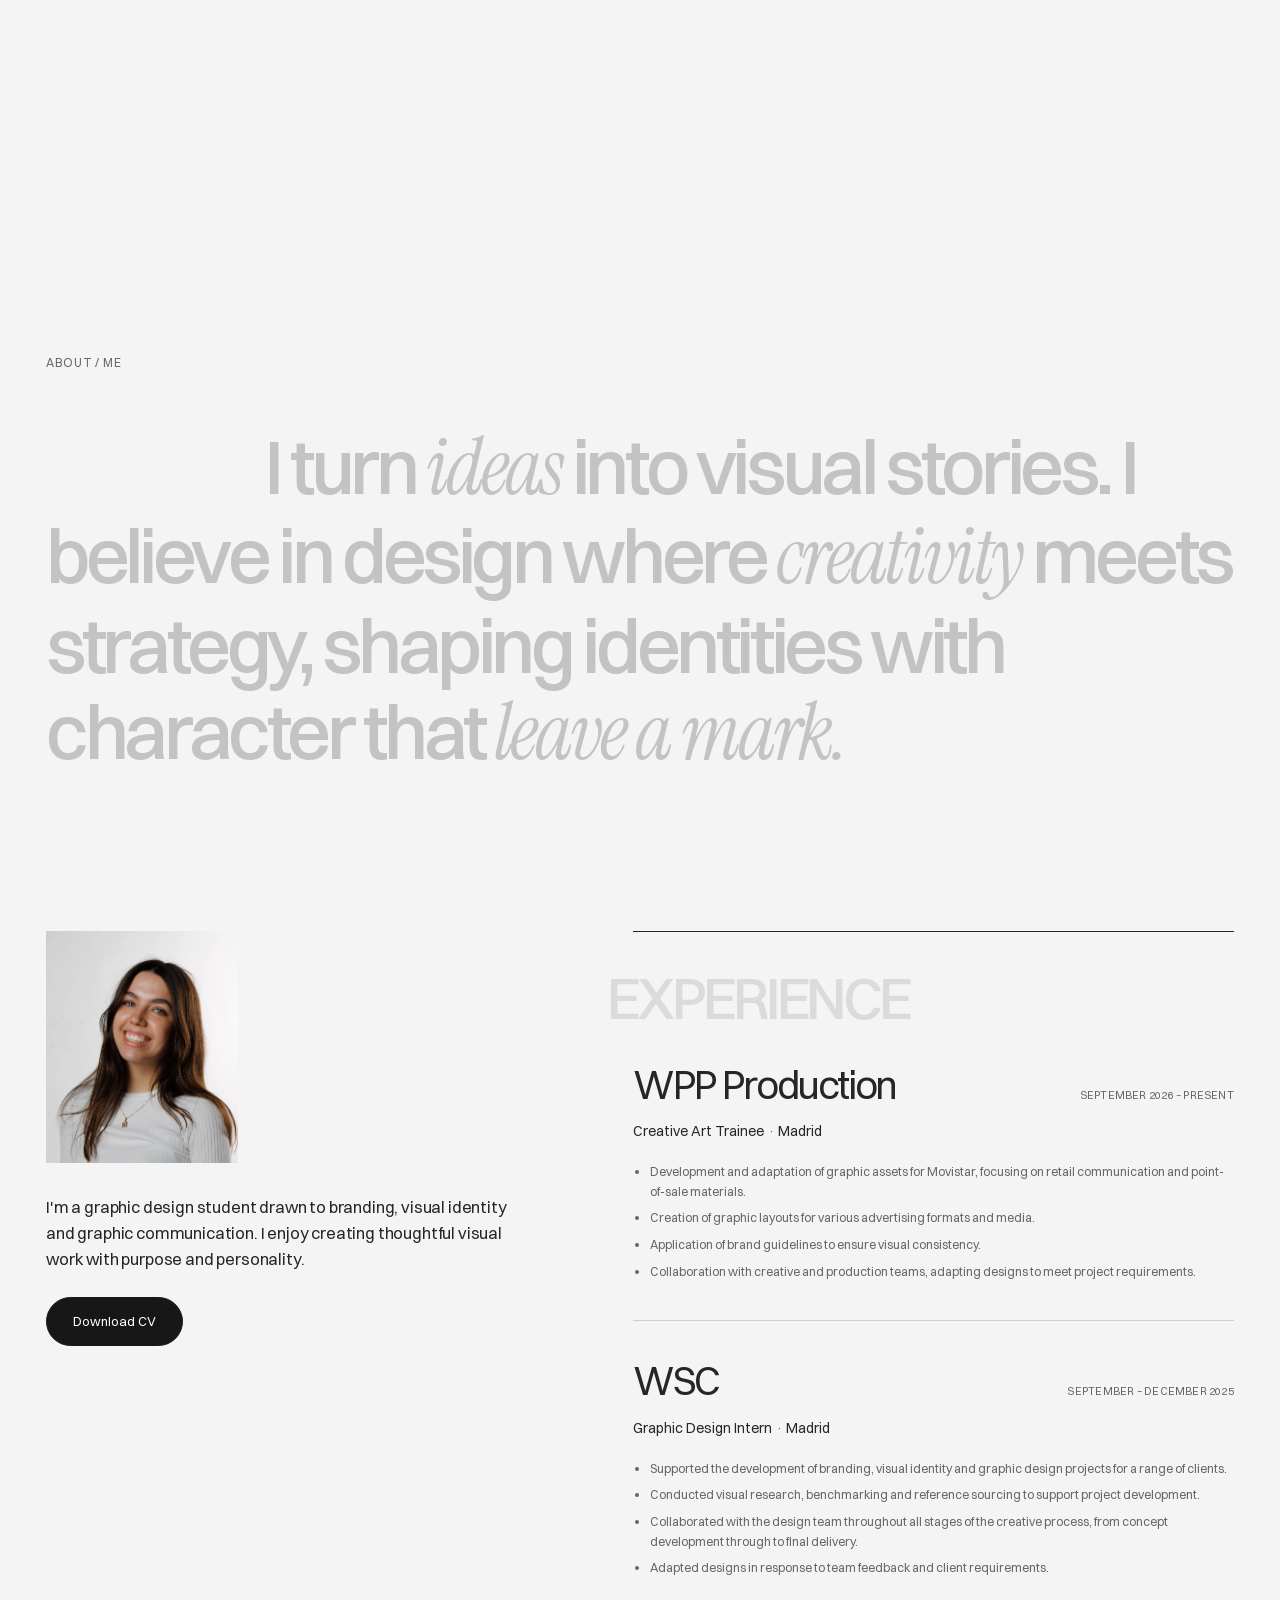
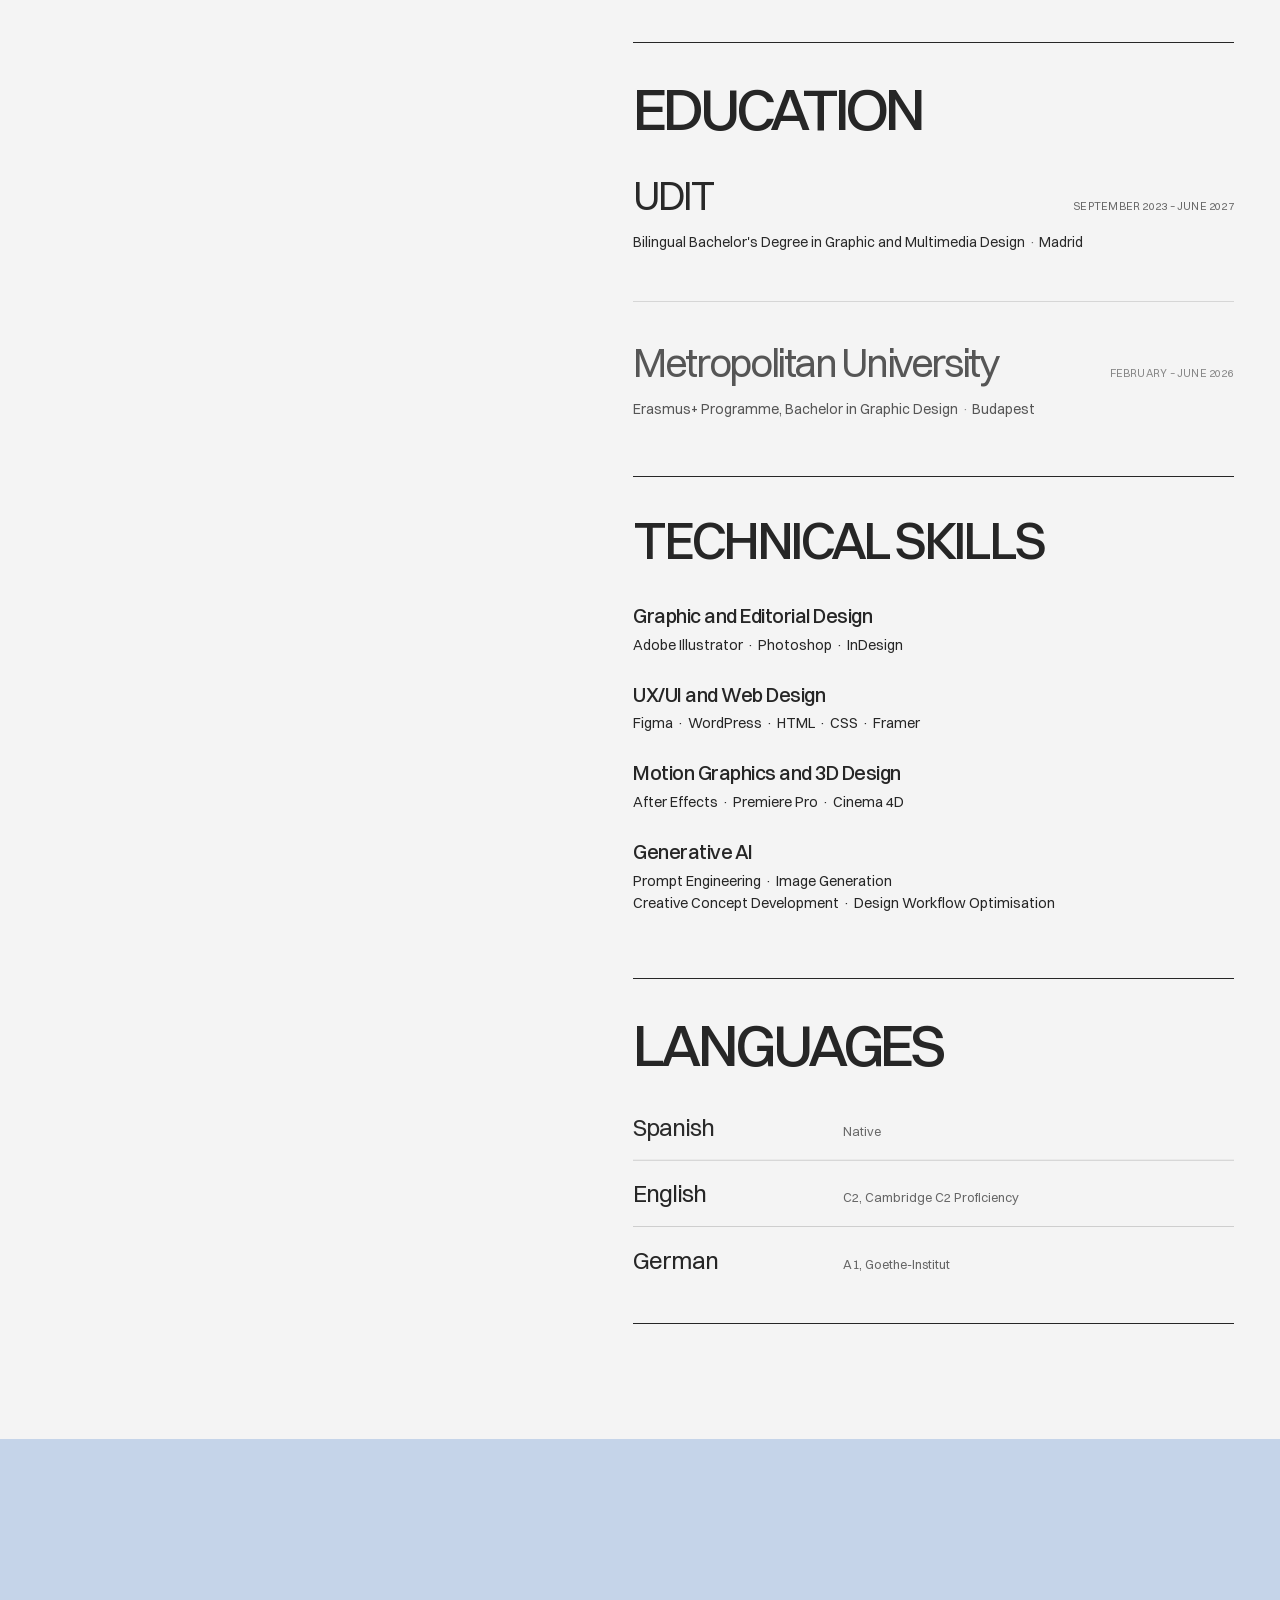
==== commit 1f1d643d: "Match technical skills section to bilingual CV" ====
--- a/index.html
+++ b/index.html
@@ -1,2 +1,2 @@
 <!doctype html>
-<html lang="en"><head><meta charset="utf-8"><meta name="viewport" content="width=device-width,initial-scale=1"><title>Laura Fonseca — Graphic Designer</title><meta name="description" content="Laura Fonseca, graphic designer based in Madrid and Creative Art Trainee at WPP Production. Portfolio featuring branding, visual identity, exhibition and editorial design."><meta name="robots" content="index,follow,max-image-preview:large"><meta name="theme-color" content="#f4f4f4"><meta property="og:type" content="website"><meta property="og:title" content="Laura Fonseca — Graphic Designer"><meta property="og:description" content="Laura Fonseca, graphic designer based in Madrid and Creative Art Trainee at WPP Production. Portfolio featuring branding, visual identity, exhibition and editorial design."><meta property="og:locale" content="en_GB"><meta property="og:image" content="assets/social-preview.jpg"><meta property="og:image:alt" content="Laura Fonseca — graphic design portfolio"><meta name="twitter:card" content="summary_large_image"><link rel="alternate" hreflang="en" href="index.html"><link rel="alternate" hreflang="es" href="es/index.html"><link rel="icon" href="assets/favicon.svg" type="image/svg+xml"><link rel="preload" href="assets/fonts/switzer-400.woff2" as="font" type="font/woff2" crossorigin><link rel="preconnect" href="https://fonts.googleapis.com"><link rel="preconnect" href="https://fonts.gstatic.com" crossorigin><link href="https://fonts.googleapis.com/css2?family=Instrument+Serif:ital@1&amp;display=swap" rel="stylesheet"><link rel="preload" as="image" media="(max-width:700px)" href="assets/images/hero-thumbs/dicho-y-hecho/02-book-covers-mockup.webp"><link rel="preload" as="image" media="(min-width:701px) and (hover:hover) and (pointer:fine)" href="assets/images/hero-thumbs/creative-selection-1.webp"><link rel="stylesheet" href="style.css"><script src="script.js" defer></script><script type="application/ld+json">{"@context":"https://schema.org","@type":"Person","name":"Laura Fonseca","jobTitle":"Graphic Designer","sameAs":["https://www.instagram.com/laurafonseca.design/","https://www.linkedin.com/in/laura-fonseca-ort%C3%A9s-6abb1227b/"],"knowsAbout":["Graphic Design","Branding","Visual Identity","Graphic Communication","Editorial Design"],"email":"mailto:laurafonortes@gmail.com"}</script></head><body id="top"><a class="skip" href="#main">Skip to content</a><header class="site-header"><a class="wordmark" href="index.html#hero" aria-label="Laura Fonseca — Work">Laura Fonseca</a><nav class="desktop-nav" aria-label="Main"><a href="index.html#works">Work</a><a href="index.html#about">About</a><a href="index.html#contact">Contact</a></nav><div class="nav-actions"><a class="language-switch" href="es/index.html" lang="es" hreflang="es" aria-label="Cambiar a español"><span class="selected">EN</span><span aria-hidden="true">/</span><span class="">ES</span></a><button class="menu-toggle" aria-expanded="false" aria-controls="mobile-nav">Menu <span aria-hidden="true">+</span></button></div><nav id="mobile-nav" class="mobile-nav" aria-label="Mobile menu" hidden><a href="index.html#works">Work</a><a href="index.html#about">About</a><a href="index.html#contact">Contact</a></nav></header><div class="scroll-progress" aria-hidden="true"></div><main id="main"><section class="hero" id="hero" aria-label="Laura Fonseca"><h1 class="sr-only">Laura Fonseca — Graphic Designer</h1><div class="hero-logo"><img class="" src="assets/images/laura-fonseca-logo.webp" width="1270" height="463" alt="Laura Fonseca" decoding="async" fetchpriority="high"></div><div class="mobile-hero" aria-hidden="true"><img class="mobile-hero__name mobile-hero__name--laura" src="assets/mobile-hero/laura.svg" width="391" height="139" alt="" draggable="false" decoding="async"><div class="mobile-hero__reel" data-images="assets/images/hero-thumbs/dicho-y-hecho/02-book-covers-mockup.webp|assets/images/hero-thumbs/palocleves/06-citylight-advertisement.webp|assets/images/hero-thumbs/applaws/07-storefront-window-graphics.webp|assets/images/hero-thumbs/nogue/07-open-magazine-mockup.webp|assets/images/hero-thumbs/applaws/04-outdoor-brand-banner.webp|assets/images/hero-thumbs/dicho-y-hecho/07-book-interior-layouts.webp|assets/images/hero-thumbs/palocleves/01-exhibition-installation.webp|assets/images/hero-thumbs/nogue/05-fashion-editorial-spread.webp"><img class="mobile-hero__slide is-active" src="assets/images/hero-thumbs/dicho-y-hecho/02-book-covers-mockup.webp" width="2560" height="1706" alt="" draggable="false" decoding="async"><img class="mobile-hero__slide" alt="" draggable="false" decoding="async"></div><img class="mobile-hero__name mobile-hero__name--fonseca" src="assets/mobile-hero/fonseca.svg" width="642" height="106" alt="" draggable="false" decoding="async"></div><div class="image-trail" aria-hidden="true" data-images="assets/images/hero-thumbs/creative-selection-1.webp|assets/images/hero-thumbs/applaws/03-brand-identity-overview.webp|assets/images/hero-thumbs/palocleves/03-logo.webp|assets/images/hero-thumbs/dicho-y-hecho/02-book-covers-mockup.webp|assets/images/hero-thumbs/nogue/03-magazine-stack.webp|assets/images/hero-thumbs/creative-selection-3.webp|assets/images/hero-thumbs/applaws/09-branded-stationery.webp|assets/images/hero-thumbs/palocleves/06-citylight-advertisement.webp|assets/images/hero-thumbs/dicho-y-hecho/03-sevilla-book-cover.webp|assets/images/hero-thumbs/nogue/06-advertising-spread.webp|assets/images/hero-thumbs/creative-selection-4.webp|assets/images/hero-thumbs/applaws/02-product-pouches.webp|assets/images/hero-thumbs/palocleves/08-exhibition-wall-graphics.webp|assets/images/hero-thumbs/dicho-y-hecho/05-mesa-book-cover.webp|assets/images/hero-thumbs/nogue/08-typographic-editorial-spread.webp|assets/images/hero-thumbs/creative-selection-5.webp|assets/images/hero-thumbs/applaws/04-outdoor-brand-banner.webp|assets/images/hero-thumbs/palocleves/09-artwork-labels.webp|assets/images/hero-thumbs/dicho-y-hecho/08-open-book-and-bookmark.webp|assets/images/hero-thumbs/nogue/07-open-magazine-mockup.webp"></div><div class="hero-bottom"><p>Graphic Designer<br>Based in Madrid, Spain</p><a class="scroll-link" href="#works">Scroll down for more </a><span class="hero-year">Portfolio / 2026</span></div></section><section id="works" class="works section project-showcase" aria-label="Selected projects"><h2 class="sr-only">Selected projects</h2><div class="project-showcase__stage"><article class="project-showcase__panel" data-project-index="0" style="--panel-order:0"><a class="project-showcase__link" href="applaws.html" aria-label="View project: APPLAWS"><img class="project-showcase__image" src="assets/images/applaws-07.webp" width="1280" height="960" alt="" decoding="async" loading="lazy" fetchpriority="low"><span class="project-showcase__shade" aria-hidden="true"></span><span class="project-showcase__center"><h3 class="project-showcase__name">APPLAWS</h3></span><span class="project-showcase__info"><span class="project-showcase__index">01 / 05</span><span class="project-showcase__category">Rebranding · 2025</span></span><span class="project-showcase__action" aria-hidden="true">View project <svg class="project-showcase__arrow" xmlns="http://www.w3.org/2000/svg" viewBox="0 0 24 24" width="22" height="22" fill="none" stroke="currentColor" stroke-width="1.8" stroke-linecap="round" stroke-linejoin="round" focusable="false"><path d="M5 19 19 5M8 5h11v11"/></svg></span></a></article><article class="project-showcase__panel" data-project-index="1" style="--panel-order:1"><a class="project-showcase__link" href="palocleves.html" aria-label="View project: PALÓCLEVES"><img class="project-showcase__image" src="assets/images/palocleves/05-outdoor-street-banner.webp" width="1920" height="1440" alt="" decoding="async" loading="lazy"><span class="project-showcase__shade" aria-hidden="true"></span><span class="project-showcase__center"><h3 class="project-showcase__name">PALÓCLEVES</h3></span><span class="project-showcase__info"><span class="project-showcase__index">02 / 05</span><span class="project-showcase__category">Brand / Exhibition design · 2026</span></span><span class="project-showcase__action" aria-hidden="true">View project <svg class="project-showcase__arrow" xmlns="http://www.w3.org/2000/svg" viewBox="0 0 24 24" width="22" height="22" fill="none" stroke="currentColor" stroke-width="1.8" stroke-linecap="round" stroke-linejoin="round" focusable="false"><path d="M5 19 19 5M8 5h11v11"/></svg></span></a></article><article class="project-showcase__panel" data-project-index="2" style="--panel-order:2"><a class="project-showcase__link" href="dicho-y-hecho.html" aria-label="View project: DICHO Y HECHO"><img class="project-showcase__image" src="assets/images/dicho-y-hecho-cover.webp" width="1920" height="1440" alt="" decoding="async" loading="lazy"><span class="project-showcase__shade" aria-hidden="true"></span><span class="project-showcase__center"><h3 class="project-showcase__name">DICHO Y HECHO</h3></span><span class="project-showcase__info"><span class="project-showcase__index">03 / 05</span><span class="project-showcase__category">Editorial design · 2026</span></span><span class="project-showcase__action" aria-hidden="true">View project <svg class="project-showcase__arrow" xmlns="http://www.w3.org/2000/svg" viewBox="0 0 24 24" width="22" height="22" fill="none" stroke="currentColor" stroke-width="1.8" stroke-linecap="round" stroke-linejoin="round" focusable="false"><path d="M5 19 19 5M8 5h11v11"/></svg></span></a></article><article class="project-showcase__panel" data-project-index="3" style="--panel-order:3"><a class="project-showcase__link" href="nogue.html" aria-label="View project: NOGUE"><img class="project-showcase__image" src="assets/images/nogue-cover.webp" width="1555" height="1160" alt="" decoding="async" loading="lazy"><span class="project-showcase__shade" aria-hidden="true"></span><span class="project-showcase__center"><h3 class="project-showcase__name">NOGUE</h3></span><span class="project-showcase__info"><span class="project-showcase__index">04 / 05</span><span class="project-showcase__category">Editorial design · 2025</span></span><span class="project-showcase__action" aria-hidden="true">View project <svg class="project-showcase__arrow" xmlns="http://www.w3.org/2000/svg" viewBox="0 0 24 24" width="22" height="22" fill="none" stroke="currentColor" stroke-width="1.8" stroke-linecap="round" stroke-linejoin="round" focusable="false"><path d="M5 19 19 5M8 5h11v11"/></svg></span></a></article><article class="project-showcase__panel" data-project-index="4" style="--panel-order:4"><a class="project-showcase__link" href="monk.html" aria-label="View project: MONK"><img class="project-showcase__image" src="assets/images/monk/05-cocktail-menu.webp" width="1280" height="960" alt="" decoding="async" loading="lazy"><span class="project-showcase__shade" aria-hidden="true"></span><span class="project-showcase__center"><h3 class="project-showcase__name">MONK</h3></span><span class="project-showcase__info"><span class="project-showcase__index">05 / 05</span><span class="project-showcase__category">Visual identity / Illustration · 2024</span></span><span class="project-showcase__action" aria-hidden="true">View project <svg class="project-showcase__arrow" xmlns="http://www.w3.org/2000/svg" viewBox="0 0 24 24" width="22" height="22" fill="none" stroke="currentColor" stroke-width="1.8" stroke-linecap="round" stroke-linejoin="round" focusable="false"><path d="M5 19 19 5M8 5h11v11"/></svg></span></a></article></div></section><section id="about" class="about section"><div class="about-statement"><p class="about-eyebrow">ABOUT / ME</p><h2 class="about-manifesto">I turn <em>ideas</em> into visual stories. I believe in design where <em>creativity</em> meets strategy, shaping identities with character that <em>leave a mark.</em></h2></div><div class="about-details"><div class="about-intro reveal"><img class="portrait" src="assets/images/laura-fonseca-portrait.webp" width="1651" height="1920" alt="Laura Fonseca" decoding="async" loading="lazy"><p class="bio">I'm a graphic design student drawn to branding, visual identity and graphic communication. I enjoy creating thoughtful visual work with purpose and personality.</p><a class="download-button" href="assets/documents/LauraFonseca_CV_English.pdf" download>Download CV </a></div><div class="typecv reveal"><section class="typecv-part typecv-part--experience" aria-labelledby="en-typecv-experience"><header class="typecv-part__header"><h3 id="en-typecv-experience">EXPERIENCE</h3></header><div class="typecv-part__body"><article class="typecv-entry"><div class="typecv-entry__heading"><h4>WPP Production</h4><span class="typecv-date">September 2026 – Present</span></div><p class="typecv-subline">Creative Art Trainee<span aria-hidden="true"> · </span>Madrid</p><ul class="typecv-notes"><li>Development and adaptation of graphic assets for Movistar, focusing on retail communication and point-of-sale materials.</li><li>Creation of graphic layouts for various advertising formats and media.</li><li>Application of brand guidelines to ensure visual consistency.</li><li>Collaboration with creative and production teams, adapting designs to meet project requirements.</li></ul></article><article class="typecv-entry"><div class="typecv-entry__heading"><h4>WSC</h4><span class="typecv-date">September – December 2025</span></div><p class="typecv-subline">Graphic Design Intern<span aria-hidden="true"> · </span>Madrid</p><ul class="typecv-notes"><li>Supported the development of branding, visual identity and graphic design projects for a range of clients.</li><li>Conducted visual research, benchmarking and reference sourcing to support project development.</li><li>Collaborated with the design team throughout all stages of the creative process, from concept development through to final delivery.</li><li>Adapted designs in response to team feedback and client requirements.</li></ul></article></div></section><section class="typecv-part typecv-part--education" aria-labelledby="en-typecv-education"><header class="typecv-part__header"><h3 id="en-typecv-education">EDUCATION</h3></header><div class="typecv-part__body"><article class="typecv-entry"><div class="typecv-entry__heading"><h4>UDIT</h4><span class="typecv-date">September 2023 – June 2027</span></div><p class="typecv-subline">Bilingual Bachelor's Degree in Graphic and Multimedia Design<span aria-hidden="true"> · </span>Madrid</p></article><article class="typecv-entry"><div class="typecv-entry__heading"><h4>Metropolitan University</h4><span class="typecv-date">February – June 2026</span></div><p class="typecv-subline">Erasmus+ Programme, Bachelor in Graphic Design<span aria-hidden="true"> · </span>Budapest</p></article></div></section><section class="typecv-part typecv-part--tools" aria-labelledby="en-typecv-tools"><header class="typecv-part__header"><h3 id="en-typecv-tools">TOOLS</h3></header><div class="typecv-part__body"><ul class="typecv-tools"><li>Adobe Illustrator</li><li>Adobe Photoshop</li><li>Adobe InDesign</li><li>Figma</li><li>WordPress</li><li>HTML</li><li>CSS</li><li>Framer</li><li>After Effects</li><li>Premiere Pro</li><li>Cinema 4D</li></ul></div></section><section class="typecv-part typecv-part--skills" aria-labelledby="en-typecv-skills"><header class="typecv-part__header"><h3 id="en-typecv-skills">GENERATIVE AI</h3></header><div class="typecv-part__body"><ul class="typecv-skills"><li>Prompt Engineering</li><li>Image Generation</li><li>Creative Concept Development</li><li>Design Workflow Optimisation</li></ul></div></section><section class="typecv-part typecv-part--languages" aria-labelledby="en-typecv-languages"><header class="typecv-part__header"><h3 id="en-typecv-languages">LANGUAGES</h3></header><div class="typecv-part__body"><dl class="typecv-languages"><div class="typecv-language"><dt>Spanish</dt><dd>Native</dd></div><div class="typecv-language"><dt>English</dt><dd>C2, Cambridge C2 Proficiency</dd></div><div class="typecv-language"><dt>German</dt><dd>A1, Goethe-Institut</dd></div></dl></div></section></div></div></section></main><section id="contact" class="footer-reveal" aria-label="Contact"><div class="footer-reveal__stage"><div class="footer-reveal__surface"><div class="contact section"><p class="eyebrow">Contact</p><a class="contact-title" href="mailto:laurafonortes@gmail.com"><h2>LET’S<br>CONNECT</h2></a></div><footer class="footer"><div class="socials"><a href="https://www.instagram.com/laurafonseca.design/" target="_blank" rel="noopener noreferrer">Instagram </a><a href="https://www.linkedin.com/in/laura-fonseca-ort%C3%A9s-6abb1227b/" target="_blank" rel="noopener noreferrer">LinkedIn </a><a href="mailto:laurafonortes@gmail.com">Mail </a></div><div class="footer-bottom"><span>© 2026 Laura Fonseca</span><a href="#top">Back to top </a></div></footer></div></div></section></body></html>+<html lang="en"><head><meta charset="utf-8"><meta name="viewport" content="width=device-width,initial-scale=1"><title>Laura Fonseca — Graphic Designer</title><meta name="description" content="Laura Fonseca, graphic designer based in Madrid and Creative Art Trainee at WPP Production. Portfolio featuring branding, visual identity, exhibition and editorial design."><meta name="robots" content="index,follow,max-image-preview:large"><meta name="theme-color" content="#f4f4f4"><meta property="og:type" content="website"><meta property="og:title" content="Laura Fonseca — Graphic Designer"><meta property="og:description" content="Laura Fonseca, graphic designer based in Madrid and Creative Art Trainee at WPP Production. Portfolio featuring branding, visual identity, exhibition and editorial design."><meta property="og:locale" content="en_GB"><meta property="og:image" content="assets/social-preview.jpg"><meta property="og:image:alt" content="Laura Fonseca — graphic design portfolio"><meta name="twitter:card" content="summary_large_image"><link rel="alternate" hreflang="en" href="index.html"><link rel="alternate" hreflang="es" href="es/index.html"><link rel="icon" href="assets/favicon.svg" type="image/svg+xml"><link rel="preload" href="assets/fonts/switzer-400.woff2" as="font" type="font/woff2" crossorigin><link rel="preconnect" href="https://fonts.googleapis.com"><link rel="preconnect" href="https://fonts.gstatic.com" crossorigin><link href="https://fonts.googleapis.com/css2?family=Instrument+Serif:ital@1&amp;display=swap" rel="stylesheet"><link rel="preload" as="image" media="(max-width:700px)" href="assets/images/hero-thumbs/dicho-y-hecho/02-book-covers-mockup.webp"><link rel="preload" as="image" media="(min-width:701px) and (hover:hover) and (pointer:fine)" href="assets/images/hero-thumbs/creative-selection-1.webp"><link rel="stylesheet" href="style.css"><script src="script.js" defer></script><script type="application/ld+json">{"@context":"https://schema.org","@type":"Person","name":"Laura Fonseca","jobTitle":"Graphic Designer","sameAs":["https://www.instagram.com/laurafonseca.design/","https://www.linkedin.com/in/laura-fonseca-ort%C3%A9s-6abb1227b/"],"knowsAbout":["Graphic Design","Branding","Visual Identity","Graphic Communication","Editorial Design"],"email":"mailto:laurafonortes@gmail.com"}</script></head><body id="top"><a class="skip" href="#main">Skip to content</a><header class="site-header"><a class="wordmark" href="index.html#hero" aria-label="Laura Fonseca — Work">Laura Fonseca</a><nav class="desktop-nav" aria-label="Main"><a href="index.html#works">Work</a><a href="index.html#about">About</a><a href="index.html#contact">Contact</a></nav><div class="nav-actions"><a class="language-switch" href="es/index.html" lang="es" hreflang="es" aria-label="Cambiar a español"><span class="selected">EN</span><span aria-hidden="true">/</span><span class="">ES</span></a><button class="menu-toggle" aria-expanded="false" aria-controls="mobile-nav">Menu <span aria-hidden="true">+</span></button></div><nav id="mobile-nav" class="mobile-nav" aria-label="Mobile menu" hidden><a href="index.html#works">Work</a><a href="index.html#about">About</a><a href="index.html#contact">Contact</a></nav></header><div class="scroll-progress" aria-hidden="true"></div><main id="main"><section class="hero" id="hero" aria-label="Laura Fonseca"><h1 class="sr-only">Laura Fonseca — Graphic Designer</h1><div class="hero-logo"><img class="" src="assets/images/laura-fonseca-logo.webp" width="1270" height="463" alt="Laura Fonseca" decoding="async" fetchpriority="high"></div><div class="mobile-hero" aria-hidden="true"><img class="mobile-hero__name mobile-hero__name--laura" src="assets/mobile-hero/laura.svg" width="391" height="139" alt="" draggable="false" decoding="async"><div class="mobile-hero__reel" data-images="assets/images/hero-thumbs/dicho-y-hecho/02-book-covers-mockup.webp|assets/images/hero-thumbs/palocleves/06-citylight-advertisement.webp|assets/images/hero-thumbs/applaws/07-storefront-window-graphics.webp|assets/images/hero-thumbs/nogue/07-open-magazine-mockup.webp|assets/images/hero-thumbs/applaws/04-outdoor-brand-banner.webp|assets/images/hero-thumbs/dicho-y-hecho/07-book-interior-layouts.webp|assets/images/hero-thumbs/palocleves/01-exhibition-installation.webp|assets/images/hero-thumbs/nogue/05-fashion-editorial-spread.webp"><img class="mobile-hero__slide is-active" src="assets/images/hero-thumbs/dicho-y-hecho/02-book-covers-mockup.webp" width="2560" height="1706" alt="" draggable="false" decoding="async"><img class="mobile-hero__slide" alt="" draggable="false" decoding="async"></div><img class="mobile-hero__name mobile-hero__name--fonseca" src="assets/mobile-hero/fonseca.svg" width="642" height="106" alt="" draggable="false" decoding="async"></div><div class="image-trail" aria-hidden="true" data-images="assets/images/hero-thumbs/creative-selection-1.webp|assets/images/hero-thumbs/applaws/03-brand-identity-overview.webp|assets/images/hero-thumbs/palocleves/03-logo.webp|assets/images/hero-thumbs/dicho-y-hecho/02-book-covers-mockup.webp|assets/images/hero-thumbs/nogue/03-magazine-stack.webp|assets/images/hero-thumbs/creative-selection-3.webp|assets/images/hero-thumbs/applaws/09-branded-stationery.webp|assets/images/hero-thumbs/palocleves/06-citylight-advertisement.webp|assets/images/hero-thumbs/dicho-y-hecho/03-sevilla-book-cover.webp|assets/images/hero-thumbs/nogue/06-advertising-spread.webp|assets/images/hero-thumbs/creative-selection-4.webp|assets/images/hero-thumbs/applaws/02-product-pouches.webp|assets/images/hero-thumbs/palocleves/08-exhibition-wall-graphics.webp|assets/images/hero-thumbs/dicho-y-hecho/05-mesa-book-cover.webp|assets/images/hero-thumbs/nogue/08-typographic-editorial-spread.webp|assets/images/hero-thumbs/creative-selection-5.webp|assets/images/hero-thumbs/applaws/04-outdoor-brand-banner.webp|assets/images/hero-thumbs/palocleves/09-artwork-labels.webp|assets/images/hero-thumbs/dicho-y-hecho/08-open-book-and-bookmark.webp|assets/images/hero-thumbs/nogue/07-open-magazine-mockup.webp"></div><div class="hero-bottom"><p>Graphic Designer<br>Based in Madrid, Spain</p><a class="scroll-link" href="#works">Scroll down for more </a><span class="hero-year">Portfolio / 2026</span></div></section><section id="works" class="works section project-showcase" aria-label="Selected projects"><h2 class="sr-only">Selected projects</h2><div class="project-showcase__stage"><article class="project-showcase__panel" data-project-index="0" style="--panel-order:0"><a class="project-showcase__link" href="applaws.html" aria-label="View project: APPLAWS"><img class="project-showcase__image" src="assets/images/applaws-07.webp" width="1280" height="960" alt="" decoding="async" loading="lazy" fetchpriority="low"><span class="project-showcase__shade" aria-hidden="true"></span><span class="project-showcase__center"><h3 class="project-showcase__name">APPLAWS</h3></span><span class="project-showcase__info"><span class="project-showcase__index">01 / 05</span><span class="project-showcase__category">Rebranding · 2025</span></span><span class="project-showcase__action" aria-hidden="true">View project <svg class="project-showcase__arrow" xmlns="http://www.w3.org/2000/svg" viewBox="0 0 24 24" width="22" height="22" fill="none" stroke="currentColor" stroke-width="1.8" stroke-linecap="round" stroke-linejoin="round" focusable="false"><path d="M5 19 19 5M8 5h11v11"/></svg></span></a></article><article class="project-showcase__panel" data-project-index="1" style="--panel-order:1"><a class="project-showcase__link" href="palocleves.html" aria-label="View project: PALÓCLEVES"><img class="project-showcase__image" src="assets/images/palocleves/05-outdoor-street-banner.webp" width="1920" height="1440" alt="" decoding="async" loading="lazy"><span class="project-showcase__shade" aria-hidden="true"></span><span class="project-showcase__center"><h3 class="project-showcase__name">PALÓCLEVES</h3></span><span class="project-showcase__info"><span class="project-showcase__index">02 / 05</span><span class="project-showcase__category">Brand / Exhibition design · 2026</span></span><span class="project-showcase__action" aria-hidden="true">View project <svg class="project-showcase__arrow" xmlns="http://www.w3.org/2000/svg" viewBox="0 0 24 24" width="22" height="22" fill="none" stroke="currentColor" stroke-width="1.8" stroke-linecap="round" stroke-linejoin="round" focusable="false"><path d="M5 19 19 5M8 5h11v11"/></svg></span></a></article><article class="project-showcase__panel" data-project-index="2" style="--panel-order:2"><a class="project-showcase__link" href="dicho-y-hecho.html" aria-label="View project: DICHO Y HECHO"><img class="project-showcase__image" src="assets/images/dicho-y-hecho-cover.webp" width="1920" height="1440" alt="" decoding="async" loading="lazy"><span class="project-showcase__shade" aria-hidden="true"></span><span class="project-showcase__center"><h3 class="project-showcase__name">DICHO Y HECHO</h3></span><span class="project-showcase__info"><span class="project-showcase__index">03 / 05</span><span class="project-showcase__category">Editorial design · 2026</span></span><span class="project-showcase__action" aria-hidden="true">View project <svg class="project-showcase__arrow" xmlns="http://www.w3.org/2000/svg" viewBox="0 0 24 24" width="22" height="22" fill="none" stroke="currentColor" stroke-width="1.8" stroke-linecap="round" stroke-linejoin="round" focusable="false"><path d="M5 19 19 5M8 5h11v11"/></svg></span></a></article><article class="project-showcase__panel" data-project-index="3" style="--panel-order:3"><a class="project-showcase__link" href="nogue.html" aria-label="View project: NOGUE"><img class="project-showcase__image" src="assets/images/nogue-cover.webp" width="1555" height="1160" alt="" decoding="async" loading="lazy"><span class="project-showcase__shade" aria-hidden="true"></span><span class="project-showcase__center"><h3 class="project-showcase__name">NOGUE</h3></span><span class="project-showcase__info"><span class="project-showcase__index">04 / 05</span><span class="project-showcase__category">Editorial design · 2025</span></span><span class="project-showcase__action" aria-hidden="true">View project <svg class="project-showcase__arrow" xmlns="http://www.w3.org/2000/svg" viewBox="0 0 24 24" width="22" height="22" fill="none" stroke="currentColor" stroke-width="1.8" stroke-linecap="round" stroke-linejoin="round" focusable="false"><path d="M5 19 19 5M8 5h11v11"/></svg></span></a></article><article class="project-showcase__panel" data-project-index="4" style="--panel-order:4"><a class="project-showcase__link" href="monk.html" aria-label="View project: MONK"><img class="project-showcase__image" src="assets/images/monk/05-cocktail-menu.webp" width="1280" height="960" alt="" decoding="async" loading="lazy"><span class="project-showcase__shade" aria-hidden="true"></span><span class="project-showcase__center"><h3 class="project-showcase__name">MONK</h3></span><span class="project-showcase__info"><span class="project-showcase__index">05 / 05</span><span class="project-showcase__category">Visual identity / Illustration · 2024</span></span><span class="project-showcase__action" aria-hidden="true">View project <svg class="project-showcase__arrow" xmlns="http://www.w3.org/2000/svg" viewBox="0 0 24 24" width="22" height="22" fill="none" stroke="currentColor" stroke-width="1.8" stroke-linecap="round" stroke-linejoin="round" focusable="false"><path d="M5 19 19 5M8 5h11v11"/></svg></span></a></article></div></section><section id="about" class="about section"><div class="about-statement"><p class="about-eyebrow">ABOUT / ME</p><h2 class="about-manifesto">I turn <em>ideas</em> into visual stories. I believe in design where <em>creativity</em> meets strategy, shaping identities with character that <em>leave a mark.</em></h2></div><div class="about-details"><div class="about-intro reveal"><img class="portrait" src="assets/images/laura-fonseca-portrait.webp" width="1651" height="1920" alt="Laura Fonseca" decoding="async" loading="lazy"><p class="bio">I'm a graphic design student drawn to branding, visual identity and graphic communication. I enjoy creating thoughtful visual work with purpose and personality.</p><a class="download-button" href="assets/documents/LauraFonseca_CV_English.pdf" download>Download CV </a></div><div class="typecv reveal"><section class="typecv-part typecv-part--experience" aria-labelledby="en-typecv-experience"><header class="typecv-part__header"><h3 id="en-typecv-experience">EXPERIENCE</h3></header><div class="typecv-part__body"><article class="typecv-entry"><div class="typecv-entry__heading"><h4>WPP Production</h4><span class="typecv-date">September 2026 – Present</span></div><p class="typecv-subline">Creative Art Trainee<span aria-hidden="true"> · </span>Madrid</p><ul class="typecv-notes"><li>Development and adaptation of graphic assets for Movistar, focusing on retail communication and point-of-sale materials.</li><li>Creation of graphic layouts for various advertising formats and media.</li><li>Application of brand guidelines to ensure visual consistency.</li><li>Collaboration with creative and production teams, adapting designs to meet project requirements.</li></ul></article><article class="typecv-entry"><div class="typecv-entry__heading"><h4>WSC</h4><span class="typecv-date">September – December 2025</span></div><p class="typecv-subline">Graphic Design Intern<span aria-hidden="true"> · </span>Madrid</p><ul class="typecv-notes"><li>Supported the development of branding, visual identity and graphic design projects for a range of clients.</li><li>Conducted visual research, benchmarking and reference sourcing to support project development.</li><li>Collaborated with the design team throughout all stages of the creative process, from concept development through to final delivery.</li><li>Adapted designs in response to team feedback and client requirements.</li></ul></article></div></section><section class="typecv-part typecv-part--education" aria-labelledby="en-typecv-education"><header class="typecv-part__header"><h3 id="en-typecv-education">EDUCATION</h3></header><div class="typecv-part__body"><article class="typecv-entry"><div class="typecv-entry__heading"><h4>UDIT</h4><span class="typecv-date">September 2023 – June 2027</span></div><p class="typecv-subline">Bilingual Bachelor's Degree in Graphic and Multimedia Design<span aria-hidden="true"> · </span>Madrid</p></article><article class="typecv-entry"><div class="typecv-entry__heading"><h4>Metropolitan University</h4><span class="typecv-date">February – June 2026</span></div><p class="typecv-subline">Erasmus+ Programme, Bachelor in Graphic Design<span aria-hidden="true"> · </span>Budapest</p></article></div></section><section class="typecv-part typecv-part--technical" aria-labelledby="en-typecv-technical"><header class="typecv-part__header"><h3 id="en-typecv-technical">TECHNICAL SKILLS</h3></header><div class="typecv-part__body typecv-technical"><div class="typecv-technical__group"><h4>Graphic and Editorial Design</h4><p>Adobe Illustrator · Photoshop · InDesign</p></div><div class="typecv-technical__group"><h4>UX/UI and Web Design</h4><p>Figma · WordPress · HTML · CSS · Framer</p></div><div class="typecv-technical__group"><h4>Motion Graphics and 3D Design</h4><p>After Effects · Premiere Pro · Cinema 4D</p></div><div class="typecv-technical__group"><h4>Generative AI</h4><p>Prompt Engineering · Image Generation<br>Creative Concept Development · Design Workflow Optimisation</p></div></div></section><section class="typecv-part typecv-part--languages" aria-labelledby="en-typecv-languages"><header class="typecv-part__header"><h3 id="en-typecv-languages">LANGUAGES</h3></header><div class="typecv-part__body"><dl class="typecv-languages"><div class="typecv-language"><dt>Spanish</dt><dd>Native</dd></div><div class="typecv-language"><dt>English</dt><dd>C2, Cambridge C2 Proficiency</dd></div><div class="typecv-language"><dt>German</dt><dd>A1, Goethe-Institut</dd></div></dl></div></section></div></div></section></main><section id="contact" class="footer-reveal" aria-label="Contact"><div class="footer-reveal__stage"><div class="footer-reveal__surface"><div class="contact section"><p class="eyebrow">Contact</p><a class="contact-title" href="mailto:laurafonortes@gmail.com"><h2>LET’S<br>CONNECT</h2></a></div><footer class="footer"><div class="socials"><a href="https://www.instagram.com/laurafonseca.design/" target="_blank" rel="noopener noreferrer">Instagram </a><a href="https://www.linkedin.com/in/laura-fonseca-ort%C3%A9s-6abb1227b/" target="_blank" rel="noopener noreferrer">LinkedIn </a><a href="mailto:laurafonortes@gmail.com">Mail </a></div><div class="footer-bottom"><span>© 2026 Laura Fonseca</span><a href="#top">Back to top </a></div></footer></div></div></section></body></html>
--- a/style.css
+++ b/style.css
@@ -515,3 +515,13 @@
 .project-credits__label{margin:0 0 8px;color:var(--muted);font-size:11px;line-height:1.4;letter-spacing:.04em;text-transform:uppercase}
 .project-credits__names{margin:0;color:var(--ink);font-size:12px;line-height:1.6;letter-spacing:0}
 @media(max-width:700px){.project-credits{margin-top:26px}}
+
+/* Technical skills — grouped editorial text, matching the CV. */
+.typecv-part--technical .typecv-part__header h3{max-width:100%;font-size:clamp(32px,4.1vw,68px);line-height:.98;overflow-wrap:normal}
+.typecv-technical{display:grid;gap:clamp(18px,2.1vw,30px)}
+.typecv-technical__group{min-width:0}
+.typecv-technical__group h4{margin:0 0 5px;font-weight:500;font-size:clamp(17px,1.55vw,24px);line-height:1.24;letter-spacing:-.025em;color:var(--ink)}
+.typecv-technical__group p{margin:0;font-size:clamp(13px,1.12vw,17px);line-height:1.55;color:var(--ink);overflow-wrap:break-word}
+.about-scroll-motion .about-details .typecv-technical__group[data-about-scroll]{transform:translate3d(0,calc((1 - var(--about-reveal, 0)) * 24px),0)}
+@media(max-width:700px){.typecv-part--technical .typecv-part__header h3{font-size:clamp(32px,8.6vw,56px)}.typecv-technical{gap:20px}.typecv-technical__group h4{font-size:19px}.typecv-technical__group p{font-size:14px}}
+@media(prefers-reduced-motion:reduce){.about-scroll-motion .about-details .typecv-technical__group[data-about-scroll]{transform:none}}
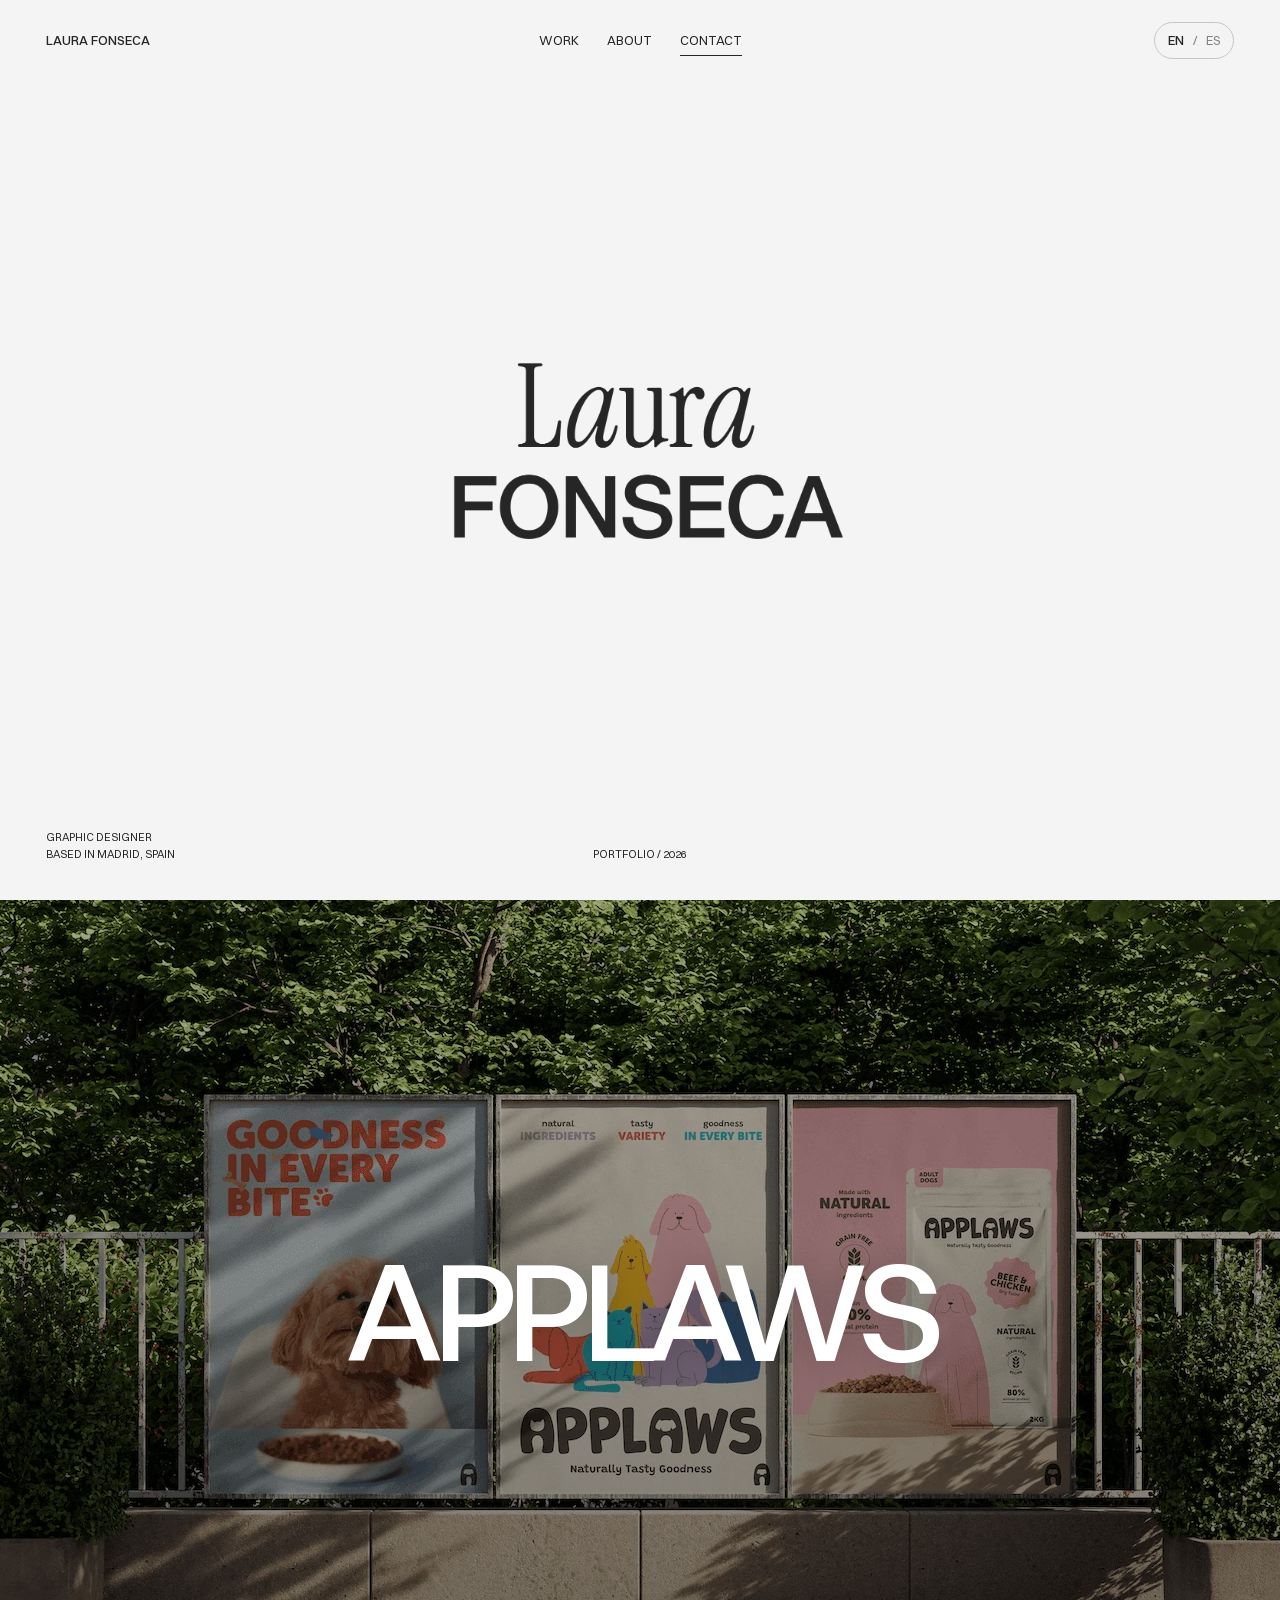
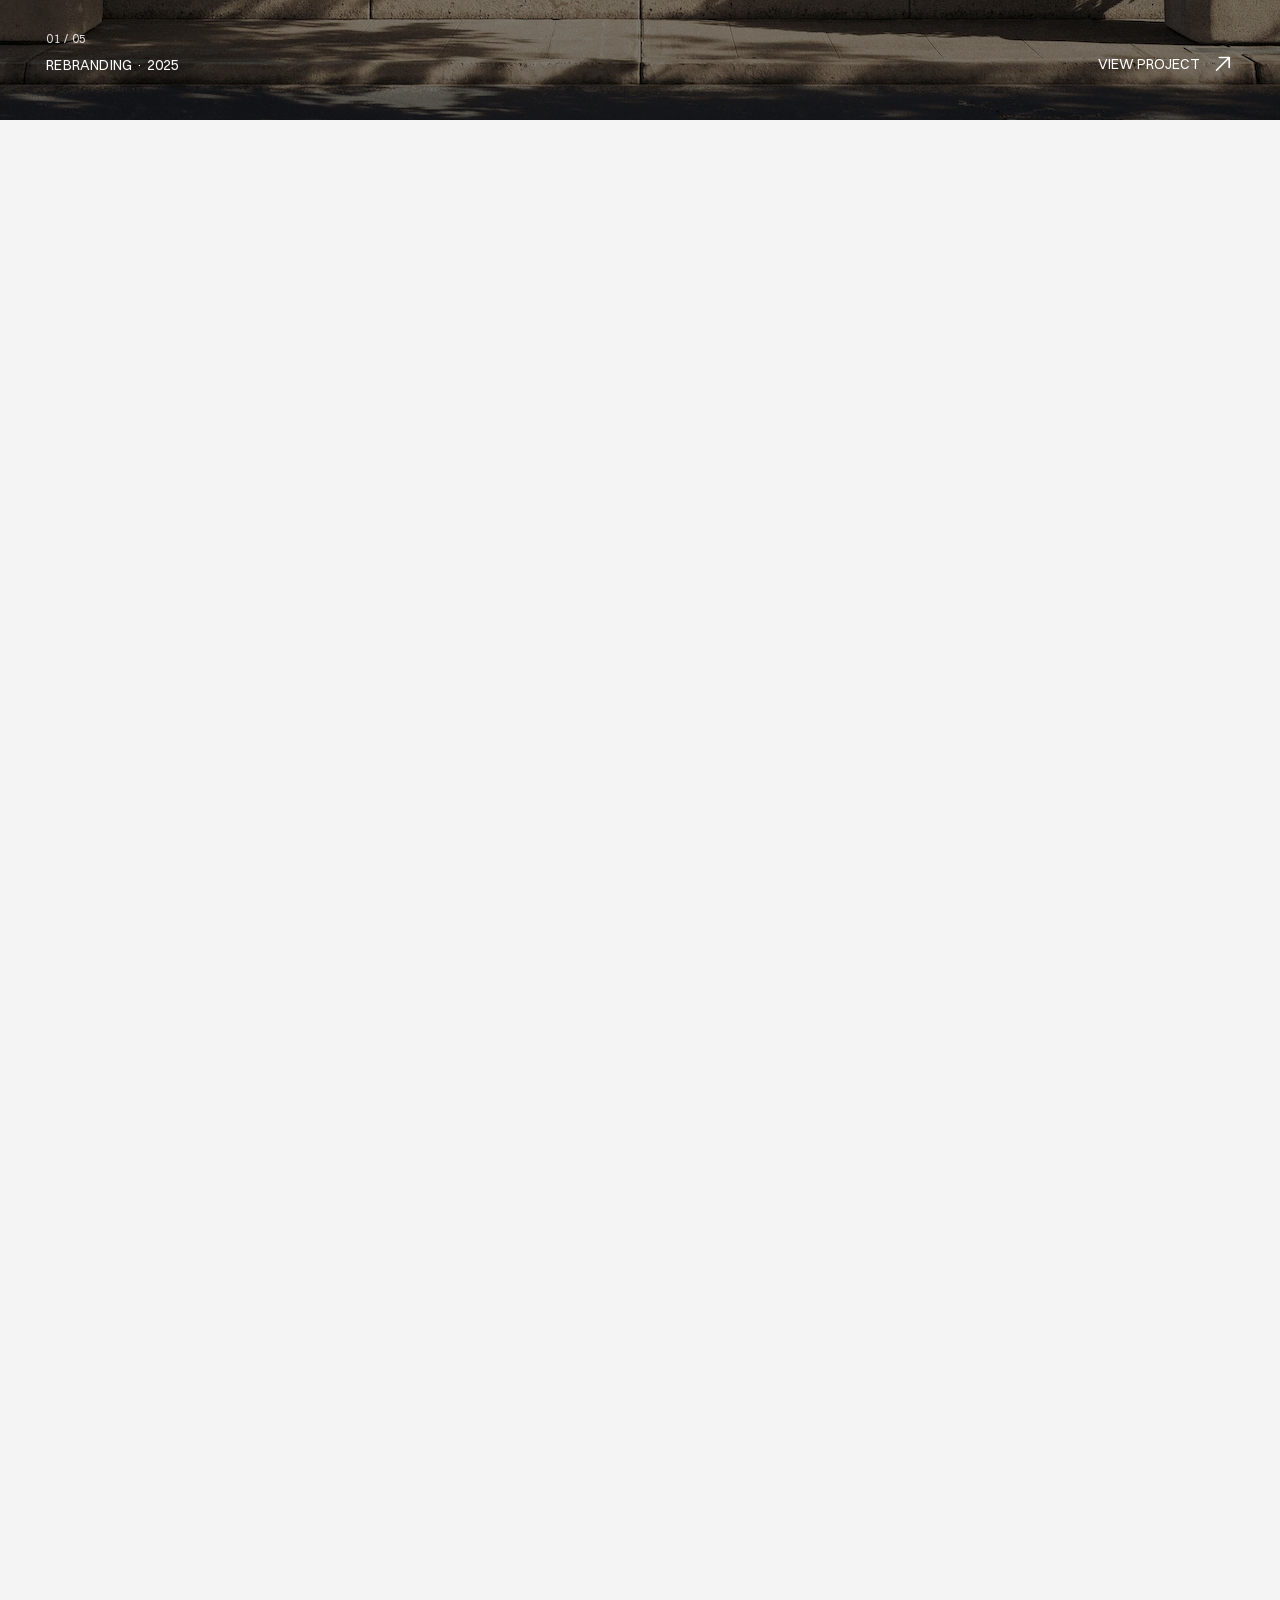
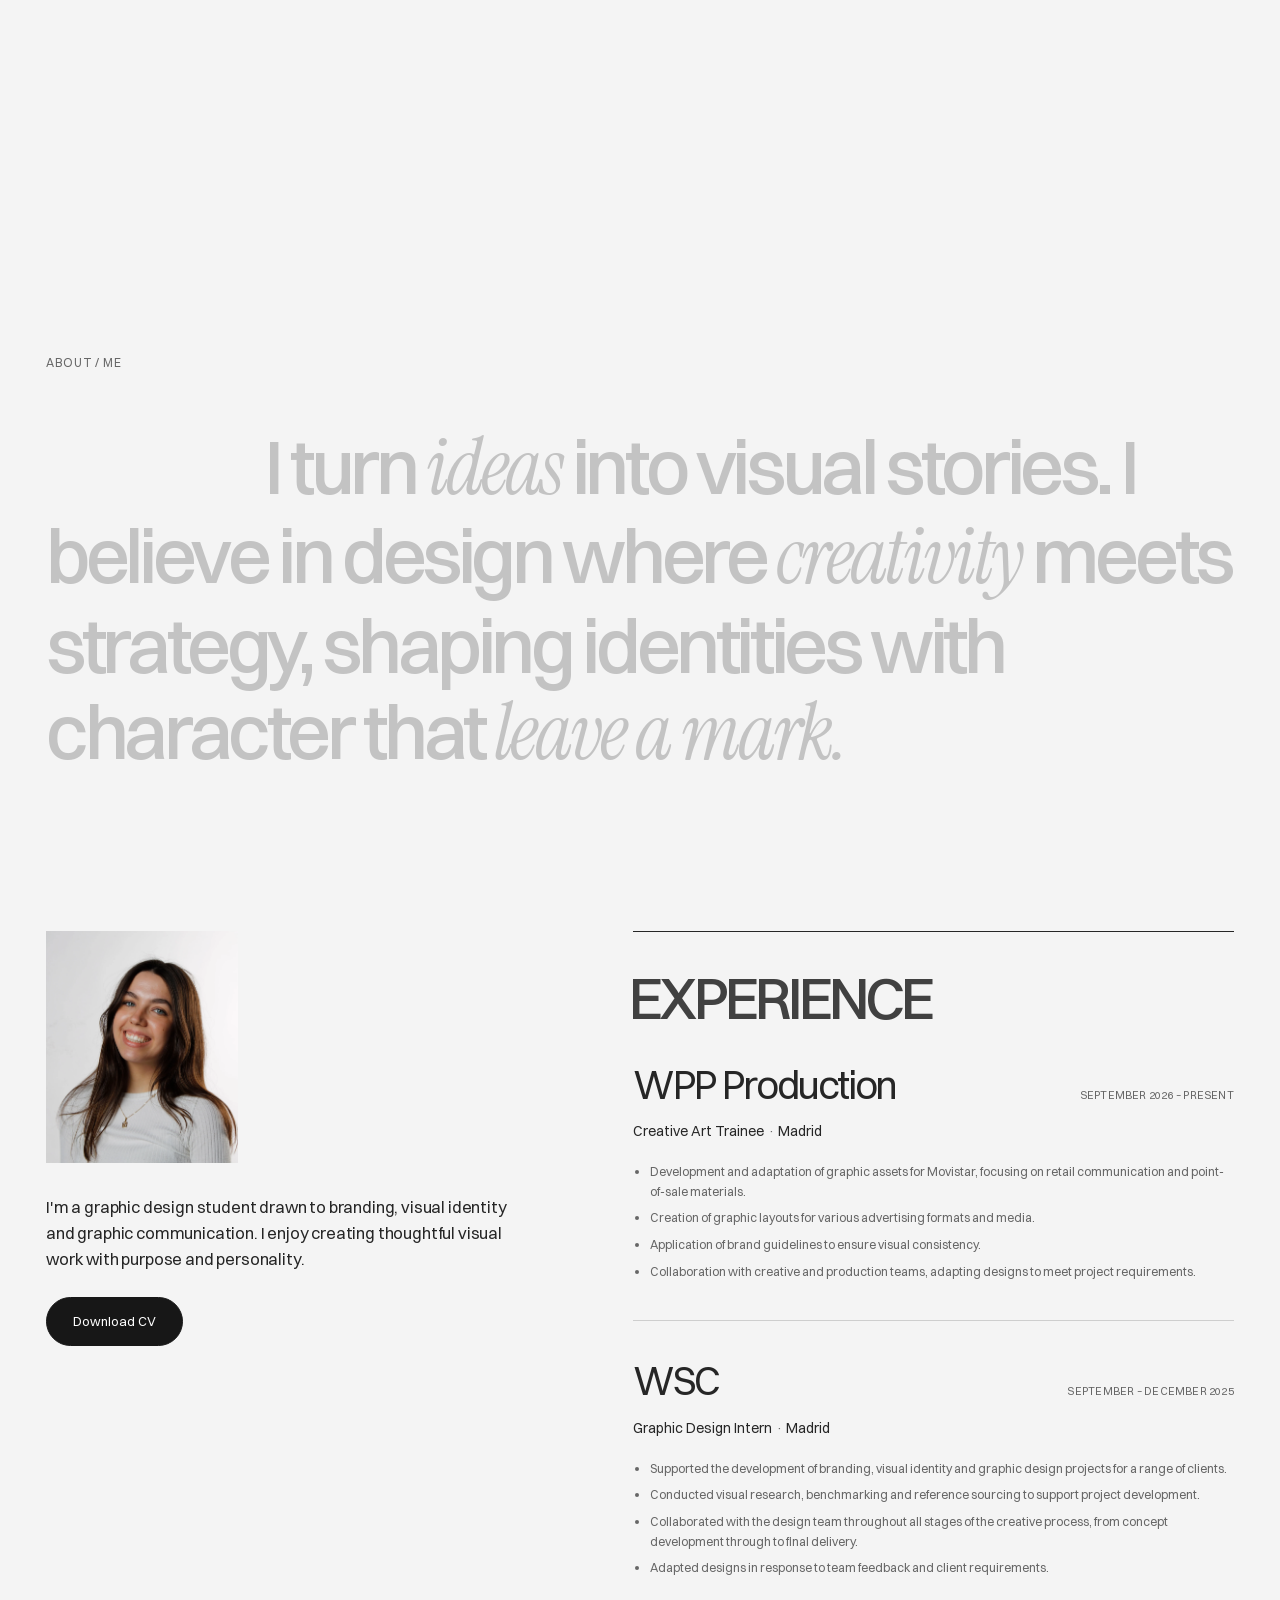
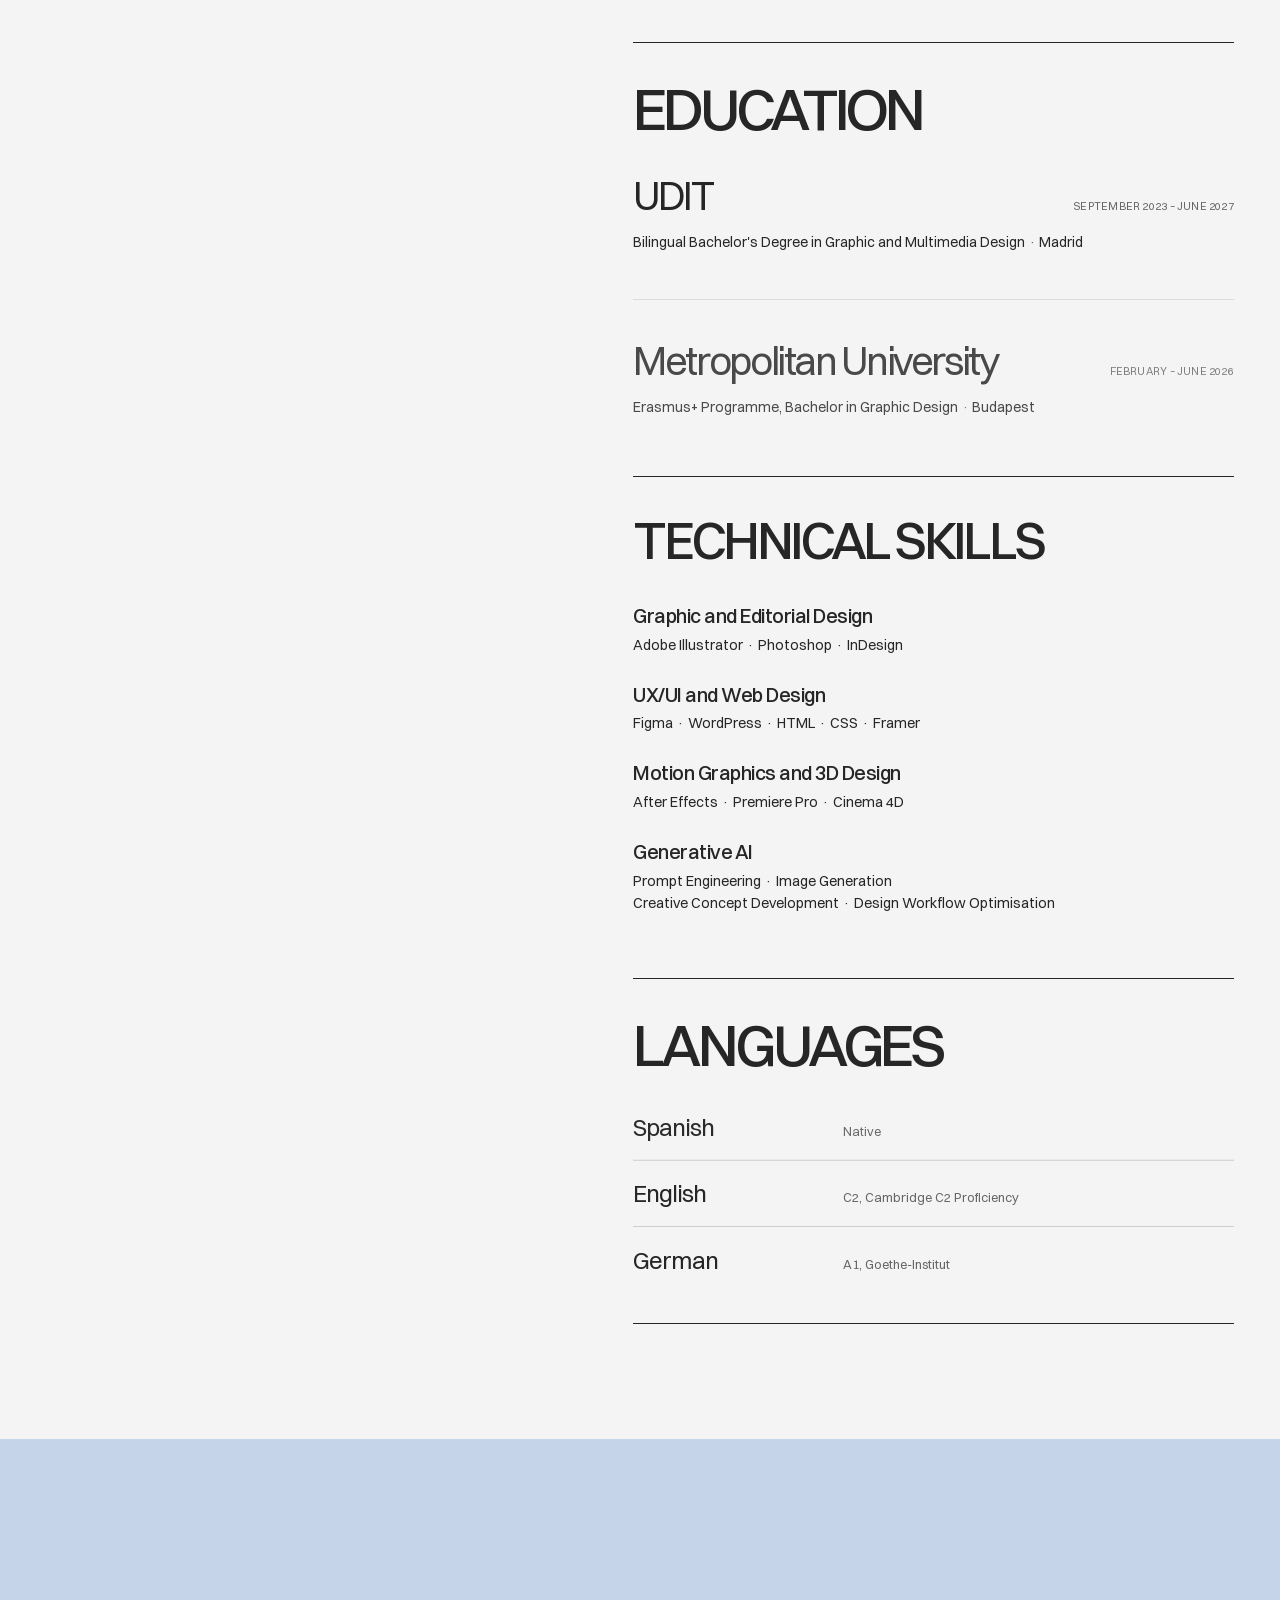
==== commit 4fab75b9: "Remove hero scroll prompt" ====
--- a/index.html
+++ b/index.html
@@ -1,2 +1,2 @@
 <!doctype html>
-<html lang="en"><head><meta charset="utf-8"><meta name="viewport" content="width=device-width,initial-scale=1"><title>Laura Fonseca — Graphic Designer</title><meta name="description" content="Laura Fonseca, graphic designer based in Madrid and Creative Art Trainee at WPP Production. Portfolio featuring branding, visual identity, exhibition and editorial design."><meta name="robots" content="index,follow,max-image-preview:large"><meta name="theme-color" content="#f4f4f4"><meta property="og:type" content="website"><meta property="og:title" content="Laura Fonseca — Graphic Designer"><meta property="og:description" content="Laura Fonseca, graphic designer based in Madrid and Creative Art Trainee at WPP Production. Portfolio featuring branding, visual identity, exhibition and editorial design."><meta property="og:locale" content="en_GB"><meta property="og:image" content="assets/social-preview.jpg"><meta property="og:image:alt" content="Laura Fonseca — graphic design portfolio"><meta name="twitter:card" content="summary_large_image"><link rel="alternate" hreflang="en" href="index.html"><link rel="alternate" hreflang="es" href="es/index.html"><link rel="icon" href="assets/favicon.svg" type="image/svg+xml"><link rel="preload" href="assets/fonts/switzer-400.woff2" as="font" type="font/woff2" crossorigin><link rel="preconnect" href="https://fonts.googleapis.com"><link rel="preconnect" href="https://fonts.gstatic.com" crossorigin><link href="https://fonts.googleapis.com/css2?family=Instrument+Serif:ital@1&amp;display=swap" rel="stylesheet"><link rel="preload" as="image" media="(max-width:700px)" href="assets/images/hero-thumbs/dicho-y-hecho/02-book-covers-mockup.webp"><link rel="preload" as="image" media="(min-width:701px) and (hover:hover) and (pointer:fine)" href="assets/images/hero-thumbs/creative-selection-1.webp"><link rel="stylesheet" href="style.css"><script src="script.js" defer></script><script type="application/ld+json">{"@context":"https://schema.org","@type":"Person","name":"Laura Fonseca","jobTitle":"Graphic Designer","sameAs":["https://www.instagram.com/laurafonseca.design/","https://www.linkedin.com/in/laura-fonseca-ort%C3%A9s-6abb1227b/"],"knowsAbout":["Graphic Design","Branding","Visual Identity","Graphic Communication","Editorial Design"],"email":"mailto:laurafonortes@gmail.com"}</script></head><body id="top"><a class="skip" href="#main">Skip to content</a><header class="site-header"><a class="wordmark" href="index.html#hero" aria-label="Laura Fonseca — Work">Laura Fonseca</a><nav class="desktop-nav" aria-label="Main"><a href="index.html#works">Work</a><a href="index.html#about">About</a><a href="index.html#contact">Contact</a></nav><div class="nav-actions"><a class="language-switch" href="es/index.html" lang="es" hreflang="es" aria-label="Cambiar a español"><span class="selected">EN</span><span aria-hidden="true">/</span><span class="">ES</span></a><button class="menu-toggle" aria-expanded="false" aria-controls="mobile-nav">Menu <span aria-hidden="true">+</span></button></div><nav id="mobile-nav" class="mobile-nav" aria-label="Mobile menu" hidden><a href="index.html#works">Work</a><a href="index.html#about">About</a><a href="index.html#contact">Contact</a></nav></header><div class="scroll-progress" aria-hidden="true"></div><main id="main"><section class="hero" id="hero" aria-label="Laura Fonseca"><h1 class="sr-only">Laura Fonseca — Graphic Designer</h1><div class="hero-logo"><img class="" src="assets/images/laura-fonseca-logo.webp" width="1270" height="463" alt="Laura Fonseca" decoding="async" fetchpriority="high"></div><div class="mobile-hero" aria-hidden="true"><img class="mobile-hero__name mobile-hero__name--laura" src="assets/mobile-hero/laura.svg" width="391" height="139" alt="" draggable="false" decoding="async"><div class="mobile-hero__reel" data-images="assets/images/hero-thumbs/dicho-y-hecho/02-book-covers-mockup.webp|assets/images/hero-thumbs/palocleves/06-citylight-advertisement.webp|assets/images/hero-thumbs/applaws/07-storefront-window-graphics.webp|assets/images/hero-thumbs/nogue/07-open-magazine-mockup.webp|assets/images/hero-thumbs/applaws/04-outdoor-brand-banner.webp|assets/images/hero-thumbs/dicho-y-hecho/07-book-interior-layouts.webp|assets/images/hero-thumbs/palocleves/01-exhibition-installation.webp|assets/images/hero-thumbs/nogue/05-fashion-editorial-spread.webp"><img class="mobile-hero__slide is-active" src="assets/images/hero-thumbs/dicho-y-hecho/02-book-covers-mockup.webp" width="2560" height="1706" alt="" draggable="false" decoding="async"><img class="mobile-hero__slide" alt="" draggable="false" decoding="async"></div><img class="mobile-hero__name mobile-hero__name--fonseca" src="assets/mobile-hero/fonseca.svg" width="642" height="106" alt="" draggable="false" decoding="async"></div><div class="image-trail" aria-hidden="true" data-images="assets/images/hero-thumbs/creative-selection-1.webp|assets/images/hero-thumbs/applaws/03-brand-identity-overview.webp|assets/images/hero-thumbs/palocleves/03-logo.webp|assets/images/hero-thumbs/dicho-y-hecho/02-book-covers-mockup.webp|assets/images/hero-thumbs/nogue/03-magazine-stack.webp|assets/images/hero-thumbs/creative-selection-3.webp|assets/images/hero-thumbs/applaws/09-branded-stationery.webp|assets/images/hero-thumbs/palocleves/06-citylight-advertisement.webp|assets/images/hero-thumbs/dicho-y-hecho/03-sevilla-book-cover.webp|assets/images/hero-thumbs/nogue/06-advertising-spread.webp|assets/images/hero-thumbs/creative-selection-4.webp|assets/images/hero-thumbs/applaws/02-product-pouches.webp|assets/images/hero-thumbs/palocleves/08-exhibition-wall-graphics.webp|assets/images/hero-thumbs/dicho-y-hecho/05-mesa-book-cover.webp|assets/images/hero-thumbs/nogue/08-typographic-editorial-spread.webp|assets/images/hero-thumbs/creative-selection-5.webp|assets/images/hero-thumbs/applaws/04-outdoor-brand-banner.webp|assets/images/hero-thumbs/palocleves/09-artwork-labels.webp|assets/images/hero-thumbs/dicho-y-hecho/08-open-book-and-bookmark.webp|assets/images/hero-thumbs/nogue/07-open-magazine-mockup.webp"></div><div class="hero-bottom"><p>Graphic Designer<br>Based in Madrid, Spain</p><a class="scroll-link" href="#works">Scroll down for more </a><span class="hero-year">Portfolio / 2026</span></div></section><section id="works" class="works section project-showcase" aria-label="Selected projects"><h2 class="sr-only">Selected projects</h2><div class="project-showcase__stage"><article class="project-showcase__panel" data-project-index="0" style="--panel-order:0"><a class="project-showcase__link" href="applaws.html" aria-label="View project: APPLAWS"><img class="project-showcase__image" src="assets/images/applaws-07.webp" width="1280" height="960" alt="" decoding="async" loading="lazy" fetchpriority="low"><span class="project-showcase__shade" aria-hidden="true"></span><span class="project-showcase__center"><h3 class="project-showcase__name">APPLAWS</h3></span><span class="project-showcase__info"><span class="project-showcase__index">01 / 05</span><span class="project-showcase__category">Rebranding · 2025</span></span><span class="project-showcase__action" aria-hidden="true">View project <svg class="project-showcase__arrow" xmlns="http://www.w3.org/2000/svg" viewBox="0 0 24 24" width="22" height="22" fill="none" stroke="currentColor" stroke-width="1.8" stroke-linecap="round" stroke-linejoin="round" focusable="false"><path d="M5 19 19 5M8 5h11v11"/></svg></span></a></article><article class="project-showcase__panel" data-project-index="1" style="--panel-order:1"><a class="project-showcase__link" href="palocleves.html" aria-label="View project: PALÓCLEVES"><img class="project-showcase__image" src="assets/images/palocleves/05-outdoor-street-banner.webp" width="1920" height="1440" alt="" decoding="async" loading="lazy"><span class="project-showcase__shade" aria-hidden="true"></span><span class="project-showcase__center"><h3 class="project-showcase__name">PALÓCLEVES</h3></span><span class="project-showcase__info"><span class="project-showcase__index">02 / 05</span><span class="project-showcase__category">Brand / Exhibition design · 2026</span></span><span class="project-showcase__action" aria-hidden="true">View project <svg class="project-showcase__arrow" xmlns="http://www.w3.org/2000/svg" viewBox="0 0 24 24" width="22" height="22" fill="none" stroke="currentColor" stroke-width="1.8" stroke-linecap="round" stroke-linejoin="round" focusable="false"><path d="M5 19 19 5M8 5h11v11"/></svg></span></a></article><article class="project-showcase__panel" data-project-index="2" style="--panel-order:2"><a class="project-showcase__link" href="dicho-y-hecho.html" aria-label="View project: DICHO Y HECHO"><img class="project-showcase__image" src="assets/images/dicho-y-hecho-cover.webp" width="1920" height="1440" alt="" decoding="async" loading="lazy"><span class="project-showcase__shade" aria-hidden="true"></span><span class="project-showcase__center"><h3 class="project-showcase__name">DICHO Y HECHO</h3></span><span class="project-showcase__info"><span class="project-showcase__index">03 / 05</span><span class="project-showcase__category">Editorial design · 2026</span></span><span class="project-showcase__action" aria-hidden="true">View project <svg class="project-showcase__arrow" xmlns="http://www.w3.org/2000/svg" viewBox="0 0 24 24" width="22" height="22" fill="none" stroke="currentColor" stroke-width="1.8" stroke-linecap="round" stroke-linejoin="round" focusable="false"><path d="M5 19 19 5M8 5h11v11"/></svg></span></a></article><article class="project-showcase__panel" data-project-index="3" style="--panel-order:3"><a class="project-showcase__link" href="nogue.html" aria-label="View project: NOGUE"><img class="project-showcase__image" src="assets/images/nogue-cover.webp" width="1555" height="1160" alt="" decoding="async" loading="lazy"><span class="project-showcase__shade" aria-hidden="true"></span><span class="project-showcase__center"><h3 class="project-showcase__name">NOGUE</h3></span><span class="project-showcase__info"><span class="project-showcase__index">04 / 05</span><span class="project-showcase__category">Editorial design · 2025</span></span><span class="project-showcase__action" aria-hidden="true">View project <svg class="project-showcase__arrow" xmlns="http://www.w3.org/2000/svg" viewBox="0 0 24 24" width="22" height="22" fill="none" stroke="currentColor" stroke-width="1.8" stroke-linecap="round" stroke-linejoin="round" focusable="false"><path d="M5 19 19 5M8 5h11v11"/></svg></span></a></article><article class="project-showcase__panel" data-project-index="4" style="--panel-order:4"><a class="project-showcase__link" href="monk.html" aria-label="View project: MONK"><img class="project-showcase__image" src="assets/images/monk/05-cocktail-menu.webp" width="1280" height="960" alt="" decoding="async" loading="lazy"><span class="project-showcase__shade" aria-hidden="true"></span><span class="project-showcase__center"><h3 class="project-showcase__name">MONK</h3></span><span class="project-showcase__info"><span class="project-showcase__index">05 / 05</span><span class="project-showcase__category">Visual identity / Illustration · 2024</span></span><span class="project-showcase__action" aria-hidden="true">View project <svg class="project-showcase__arrow" xmlns="http://www.w3.org/2000/svg" viewBox="0 0 24 24" width="22" height="22" fill="none" stroke="currentColor" stroke-width="1.8" stroke-linecap="round" stroke-linejoin="round" focusable="false"><path d="M5 19 19 5M8 5h11v11"/></svg></span></a></article></div></section><section id="about" class="about section"><div class="about-statement"><p class="about-eyebrow">ABOUT / ME</p><h2 class="about-manifesto">I turn <em>ideas</em> into visual stories. I believe in design where <em>creativity</em> meets strategy, shaping identities with character that <em>leave a mark.</em></h2></div><div class="about-details"><div class="about-intro reveal"><img class="portrait" src="assets/images/laura-fonseca-portrait.webp" width="1651" height="1920" alt="Laura Fonseca" decoding="async" loading="lazy"><p class="bio">I'm a graphic design student drawn to branding, visual identity and graphic communication. I enjoy creating thoughtful visual work with purpose and personality.</p><a class="download-button" href="assets/documents/LauraFonseca_CV_English.pdf" download>Download CV </a></div><div class="typecv reveal"><section class="typecv-part typecv-part--experience" aria-labelledby="en-typecv-experience"><header class="typecv-part__header"><h3 id="en-typecv-experience">EXPERIENCE</h3></header><div class="typecv-part__body"><article class="typecv-entry"><div class="typecv-entry__heading"><h4>WPP Production</h4><span class="typecv-date">September 2026 – Present</span></div><p class="typecv-subline">Creative Art Trainee<span aria-hidden="true"> · </span>Madrid</p><ul class="typecv-notes"><li>Development and adaptation of graphic assets for Movistar, focusing on retail communication and point-of-sale materials.</li><li>Creation of graphic layouts for various advertising formats and media.</li><li>Application of brand guidelines to ensure visual consistency.</li><li>Collaboration with creative and production teams, adapting designs to meet project requirements.</li></ul></article><article class="typecv-entry"><div class="typecv-entry__heading"><h4>WSC</h4><span class="typecv-date">September – December 2025</span></div><p class="typecv-subline">Graphic Design Intern<span aria-hidden="true"> · </span>Madrid</p><ul class="typecv-notes"><li>Supported the development of branding, visual identity and graphic design projects for a range of clients.</li><li>Conducted visual research, benchmarking and reference sourcing to support project development.</li><li>Collaborated with the design team throughout all stages of the creative process, from concept development through to final delivery.</li><li>Adapted designs in response to team feedback and client requirements.</li></ul></article></div></section><section class="typecv-part typecv-part--education" aria-labelledby="en-typecv-education"><header class="typecv-part__header"><h3 id="en-typecv-education">EDUCATION</h3></header><div class="typecv-part__body"><article class="typecv-entry"><div class="typecv-entry__heading"><h4>UDIT</h4><span class="typecv-date">September 2023 – June 2027</span></div><p class="typecv-subline">Bilingual Bachelor's Degree in Graphic and Multimedia Design<span aria-hidden="true"> · </span>Madrid</p></article><article class="typecv-entry"><div class="typecv-entry__heading"><h4>Metropolitan University</h4><span class="typecv-date">February – June 2026</span></div><p class="typecv-subline">Erasmus+ Programme, Bachelor in Graphic Design<span aria-hidden="true"> · </span>Budapest</p></article></div></section><section class="typecv-part typecv-part--technical" aria-labelledby="en-typecv-technical"><header class="typecv-part__header"><h3 id="en-typecv-technical">TECHNICAL SKILLS</h3></header><div class="typecv-part__body typecv-technical"><div class="typecv-technical__group"><h4>Graphic and Editorial Design</h4><p>Adobe Illustrator · Photoshop · InDesign</p></div><div class="typecv-technical__group"><h4>UX/UI and Web Design</h4><p>Figma · WordPress · HTML · CSS · Framer</p></div><div class="typecv-technical__group"><h4>Motion Graphics and 3D Design</h4><p>After Effects · Premiere Pro · Cinema 4D</p></div><div class="typecv-technical__group"><h4>Generative AI</h4><p>Prompt Engineering · Image Generation<br>Creative Concept Development · Design Workflow Optimisation</p></div></div></section><section class="typecv-part typecv-part--languages" aria-labelledby="en-typecv-languages"><header class="typecv-part__header"><h3 id="en-typecv-languages">LANGUAGES</h3></header><div class="typecv-part__body"><dl class="typecv-languages"><div class="typecv-language"><dt>Spanish</dt><dd>Native</dd></div><div class="typecv-language"><dt>English</dt><dd>C2, Cambridge C2 Proficiency</dd></div><div class="typecv-language"><dt>German</dt><dd>A1, Goethe-Institut</dd></div></dl></div></section></div></div></section></main><section id="contact" class="footer-reveal" aria-label="Contact"><div class="footer-reveal__stage"><div class="footer-reveal__surface"><div class="contact section"><p class="eyebrow">Contact</p><a class="contact-title" href="mailto:laurafonortes@gmail.com"><h2>LET’S<br>CONNECT</h2></a></div><footer class="footer"><div class="socials"><a href="https://www.instagram.com/laurafonseca.design/" target="_blank" rel="noopener noreferrer">Instagram </a><a href="https://www.linkedin.com/in/laura-fonseca-ort%C3%A9s-6abb1227b/" target="_blank" rel="noopener noreferrer">LinkedIn </a><a href="mailto:laurafonortes@gmail.com">Mail </a></div><div class="footer-bottom"><span>© 2026 Laura Fonseca</span><a href="#top">Back to top </a></div></footer></div></div></section></body></html>+<html lang="en"><head><meta charset="utf-8"><meta name="viewport" content="width=device-width,initial-scale=1"><title>Laura Fonseca — Graphic Designer</title><meta name="description" content="Laura Fonseca, graphic designer based in Madrid and Creative Art Trainee at WPP Production. Portfolio featuring branding, visual identity, exhibition and editorial design."><meta name="robots" content="index,follow,max-image-preview:large"><meta name="theme-color" content="#f4f4f4"><meta property="og:type" content="website"><meta property="og:title" content="Laura Fonseca — Graphic Designer"><meta property="og:description" content="Laura Fonseca, graphic designer based in Madrid and Creative Art Trainee at WPP Production. Portfolio featuring branding, visual identity, exhibition and editorial design."><meta property="og:locale" content="en_GB"><meta property="og:image" content="assets/social-preview.jpg"><meta property="og:image:alt" content="Laura Fonseca — graphic design portfolio"><meta name="twitter:card" content="summary_large_image"><link rel="alternate" hreflang="en" href="index.html"><link rel="alternate" hreflang="es" href="es/index.html"><link rel="icon" href="assets/favicon.svg" type="image/svg+xml"><link rel="preload" href="assets/fonts/switzer-400.woff2" as="font" type="font/woff2" crossorigin><link rel="preconnect" href="https://fonts.googleapis.com"><link rel="preconnect" href="https://fonts.gstatic.com" crossorigin><link href="https://fonts.googleapis.com/css2?family=Instrument+Serif:ital@1&amp;display=swap" rel="stylesheet"><link rel="preload" as="image" media="(max-width:700px)" href="assets/images/hero-thumbs/dicho-y-hecho/02-book-covers-mockup.webp"><link rel="preload" as="image" media="(min-width:701px) and (hover:hover) and (pointer:fine)" href="assets/images/hero-thumbs/creative-selection-1.webp"><link rel="stylesheet" href="style.css"><script src="script.js" defer></script><script type="application/ld+json">{"@context":"https://schema.org","@type":"Person","name":"Laura Fonseca","jobTitle":"Graphic Designer","sameAs":["https://www.instagram.com/laurafonseca.design/","https://www.linkedin.com/in/laura-fonseca-ort%C3%A9s-6abb1227b/"],"knowsAbout":["Graphic Design","Branding","Visual Identity","Graphic Communication","Editorial Design"],"email":"mailto:laurafonortes@gmail.com"}</script></head><body id="top"><a class="skip" href="#main">Skip to content</a><header class="site-header"><a class="wordmark" href="index.html#hero" aria-label="Laura Fonseca — Work">Laura Fonseca</a><nav class="desktop-nav" aria-label="Main"><a href="index.html#works">Work</a><a href="index.html#about">About</a><a href="index.html#contact">Contact</a></nav><div class="nav-actions"><a class="language-switch" href="es/index.html" lang="es" hreflang="es" aria-label="Cambiar a español"><span class="selected">EN</span><span aria-hidden="true">/</span><span class="">ES</span></a><button class="menu-toggle" aria-expanded="false" aria-controls="mobile-nav">Menu <span aria-hidden="true">+</span></button></div><nav id="mobile-nav" class="mobile-nav" aria-label="Mobile menu" hidden><a href="index.html#works">Work</a><a href="index.html#about">About</a><a href="index.html#contact">Contact</a></nav></header><div class="scroll-progress" aria-hidden="true"></div><main id="main"><section class="hero" id="hero" aria-label="Laura Fonseca"><h1 class="sr-only">Laura Fonseca — Graphic Designer</h1><div class="hero-logo"><img class="" src="assets/images/laura-fonseca-logo.webp" width="1270" height="463" alt="Laura Fonseca" decoding="async" fetchpriority="high"></div><div class="mobile-hero" aria-hidden="true"><img class="mobile-hero__name mobile-hero__name--laura" src="assets/mobile-hero/laura.svg" width="391" height="139" alt="" draggable="false" decoding="async"><div class="mobile-hero__reel" data-images="assets/images/hero-thumbs/dicho-y-hecho/02-book-covers-mockup.webp|assets/images/hero-thumbs/palocleves/06-citylight-advertisement.webp|assets/images/hero-thumbs/applaws/07-storefront-window-graphics.webp|assets/images/hero-thumbs/nogue/07-open-magazine-mockup.webp|assets/images/hero-thumbs/applaws/04-outdoor-brand-banner.webp|assets/images/hero-thumbs/dicho-y-hecho/07-book-interior-layouts.webp|assets/images/hero-thumbs/palocleves/01-exhibition-installation.webp|assets/images/hero-thumbs/nogue/05-fashion-editorial-spread.webp"><img class="mobile-hero__slide is-active" src="assets/images/hero-thumbs/dicho-y-hecho/02-book-covers-mockup.webp" width="2560" height="1706" alt="" draggable="false" decoding="async"><img class="mobile-hero__slide" alt="" draggable="false" decoding="async"></div><img class="mobile-hero__name mobile-hero__name--fonseca" src="assets/mobile-hero/fonseca.svg" width="642" height="106" alt="" draggable="false" decoding="async"></div><div class="image-trail" aria-hidden="true" data-images="assets/images/hero-thumbs/creative-selection-1.webp|assets/images/hero-thumbs/applaws/03-brand-identity-overview.webp|assets/images/hero-thumbs/palocleves/03-logo.webp|assets/images/hero-thumbs/dicho-y-hecho/02-book-covers-mockup.webp|assets/images/hero-thumbs/nogue/03-magazine-stack.webp|assets/images/hero-thumbs/creative-selection-3.webp|assets/images/hero-thumbs/applaws/09-branded-stationery.webp|assets/images/hero-thumbs/palocleves/06-citylight-advertisement.webp|assets/images/hero-thumbs/dicho-y-hecho/03-sevilla-book-cover.webp|assets/images/hero-thumbs/nogue/06-advertising-spread.webp|assets/images/hero-thumbs/creative-selection-4.webp|assets/images/hero-thumbs/applaws/02-product-pouches.webp|assets/images/hero-thumbs/palocleves/08-exhibition-wall-graphics.webp|assets/images/hero-thumbs/dicho-y-hecho/05-mesa-book-cover.webp|assets/images/hero-thumbs/nogue/08-typographic-editorial-spread.webp|assets/images/hero-thumbs/creative-selection-5.webp|assets/images/hero-thumbs/applaws/04-outdoor-brand-banner.webp|assets/images/hero-thumbs/palocleves/09-artwork-labels.webp|assets/images/hero-thumbs/dicho-y-hecho/08-open-book-and-bookmark.webp|assets/images/hero-thumbs/nogue/07-open-magazine-mockup.webp"></div><div class="hero-bottom"><p>Graphic Designer<br>Based in Madrid, Spain</p><span class="hero-year">Portfolio / 2026</span></div></section><section id="works" class="works section project-showcase" aria-label="Selected projects"><h2 class="sr-only">Selected projects</h2><div class="project-showcase__stage"><article class="project-showcase__panel" data-project-index="0" style="--panel-order:0"><a class="project-showcase__link" href="applaws.html" aria-label="View project: APPLAWS"><img class="project-showcase__image" src="assets/images/applaws-07.webp" width="1280" height="960" alt="" decoding="async" loading="lazy" fetchpriority="low"><span class="project-showcase__shade" aria-hidden="true"></span><span class="project-showcase__center"><h3 class="project-showcase__name">APPLAWS</h3></span><span class="project-showcase__info"><span class="project-showcase__index">01 / 05</span><span class="project-showcase__category">Rebranding · 2025</span></span><span class="project-showcase__action" aria-hidden="true">View project <svg class="project-showcase__arrow" xmlns="http://www.w3.org/2000/svg" viewBox="0 0 24 24" width="22" height="22" fill="none" stroke="currentColor" stroke-width="1.8" stroke-linecap="round" stroke-linejoin="round" focusable="false"><path d="M5 19 19 5M8 5h11v11"/></svg></span></a></article><article class="project-showcase__panel" data-project-index="1" style="--panel-order:1"><a class="project-showcase__link" href="palocleves.html" aria-label="View project: PALÓCLEVES"><img class="project-showcase__image" src="assets/images/palocleves/05-outdoor-street-banner.webp" width="1920" height="1440" alt="" decoding="async" loading="lazy"><span class="project-showcase__shade" aria-hidden="true"></span><span class="project-showcase__center"><h3 class="project-showcase__name">PALÓCLEVES</h3></span><span class="project-showcase__info"><span class="project-showcase__index">02 / 05</span><span class="project-showcase__category">Brand / Exhibition design · 2026</span></span><span class="project-showcase__action" aria-hidden="true">View project <svg class="project-showcase__arrow" xmlns="http://www.w3.org/2000/svg" viewBox="0 0 24 24" width="22" height="22" fill="none" stroke="currentColor" stroke-width="1.8" stroke-linecap="round" stroke-linejoin="round" focusable="false"><path d="M5 19 19 5M8 5h11v11"/></svg></span></a></article><article class="project-showcase__panel" data-project-index="2" style="--panel-order:2"><a class="project-showcase__link" href="dicho-y-hecho.html" aria-label="View project: DICHO Y HECHO"><img class="project-showcase__image" src="assets/images/dicho-y-hecho-cover.webp" width="1920" height="1440" alt="" decoding="async" loading="lazy"><span class="project-showcase__shade" aria-hidden="true"></span><span class="project-showcase__center"><h3 class="project-showcase__name">DICHO Y HECHO</h3></span><span class="project-showcase__info"><span class="project-showcase__index">03 / 05</span><span class="project-showcase__category">Editorial design · 2026</span></span><span class="project-showcase__action" aria-hidden="true">View project <svg class="project-showcase__arrow" xmlns="http://www.w3.org/2000/svg" viewBox="0 0 24 24" width="22" height="22" fill="none" stroke="currentColor" stroke-width="1.8" stroke-linecap="round" stroke-linejoin="round" focusable="false"><path d="M5 19 19 5M8 5h11v11"/></svg></span></a></article><article class="project-showcase__panel" data-project-index="3" style="--panel-order:3"><a class="project-showcase__link" href="nogue.html" aria-label="View project: NOGUE"><img class="project-showcase__image" src="assets/images/nogue-cover.webp" width="1555" height="1160" alt="" decoding="async" loading="lazy"><span class="project-showcase__shade" aria-hidden="true"></span><span class="project-showcase__center"><h3 class="project-showcase__name">NOGUE</h3></span><span class="project-showcase__info"><span class="project-showcase__index">04 / 05</span><span class="project-showcase__category">Editorial design · 2025</span></span><span class="project-showcase__action" aria-hidden="true">View project <svg class="project-showcase__arrow" xmlns="http://www.w3.org/2000/svg" viewBox="0 0 24 24" width="22" height="22" fill="none" stroke="currentColor" stroke-width="1.8" stroke-linecap="round" stroke-linejoin="round" focusable="false"><path d="M5 19 19 5M8 5h11v11"/></svg></span></a></article><article class="project-showcase__panel" data-project-index="4" style="--panel-order:4"><a class="project-showcase__link" href="monk.html" aria-label="View project: MONK"><img class="project-showcase__image" src="assets/images/monk/05-cocktail-menu.webp" width="1280" height="960" alt="" decoding="async" loading="lazy"><span class="project-showcase__shade" aria-hidden="true"></span><span class="project-showcase__center"><h3 class="project-showcase__name">MONK</h3></span><span class="project-showcase__info"><span class="project-showcase__index">05 / 05</span><span class="project-showcase__category">Visual identity / Illustration · 2024</span></span><span class="project-showcase__action" aria-hidden="true">View project <svg class="project-showcase__arrow" xmlns="http://www.w3.org/2000/svg" viewBox="0 0 24 24" width="22" height="22" fill="none" stroke="currentColor" stroke-width="1.8" stroke-linecap="round" stroke-linejoin="round" focusable="false"><path d="M5 19 19 5M8 5h11v11"/></svg></span></a></article></div></section><section id="about" class="about section"><div class="about-statement"><p class="about-eyebrow">ABOUT / ME</p><h2 class="about-manifesto">I turn <em>ideas</em> into visual stories. I believe in design where <em>creativity</em> meets strategy, shaping identities with character that <em>leave a mark.</em></h2></div><div class="about-details"><div class="about-intro reveal"><img class="portrait" src="assets/images/laura-fonseca-portrait.webp" width="1651" height="1920" alt="Laura Fonseca" decoding="async" loading="lazy"><p class="bio">I'm a graphic design student drawn to branding, visual identity and graphic communication. I enjoy creating thoughtful visual work with purpose and personality.</p><a class="download-button" href="assets/documents/LauraFonseca_CV_English.pdf" download>Download CV </a></div><div class="typecv reveal"><section class="typecv-part typecv-part--experience" aria-labelledby="en-typecv-experience"><header class="typecv-part__header"><h3 id="en-typecv-experience">EXPERIENCE</h3></header><div class="typecv-part__body"><article class="typecv-entry"><div class="typecv-entry__heading"><h4>WPP Production</h4><span class="typecv-date">September 2026 – Present</span></div><p class="typecv-subline">Creative Art Trainee<span aria-hidden="true"> · </span>Madrid</p><ul class="typecv-notes"><li>Development and adaptation of graphic assets for Movistar, focusing on retail communication and point-of-sale materials.</li><li>Creation of graphic layouts for various advertising formats and media.</li><li>Application of brand guidelines to ensure visual consistency.</li><li>Collaboration with creative and production teams, adapting designs to meet project requirements.</li></ul></article><article class="typecv-entry"><div class="typecv-entry__heading"><h4>WSC</h4><span class="typecv-date">September – December 2025</span></div><p class="typecv-subline">Graphic Design Intern<span aria-hidden="true"> · </span>Madrid</p><ul class="typecv-notes"><li>Supported the development of branding, visual identity and graphic design projects for a range of clients.</li><li>Conducted visual research, benchmarking and reference sourcing to support project development.</li><li>Collaborated with the design team throughout all stages of the creative process, from concept development through to final delivery.</li><li>Adapted designs in response to team feedback and client requirements.</li></ul></article></div></section><section class="typecv-part typecv-part--education" aria-labelledby="en-typecv-education"><header class="typecv-part__header"><h3 id="en-typecv-education">EDUCATION</h3></header><div class="typecv-part__body"><article class="typecv-entry"><div class="typecv-entry__heading"><h4>UDIT</h4><span class="typecv-date">September 2023 – June 2027</span></div><p class="typecv-subline">Bilingual Bachelor's Degree in Graphic and Multimedia Design<span aria-hidden="true"> · </span>Madrid</p></article><article class="typecv-entry"><div class="typecv-entry__heading"><h4>Metropolitan University</h4><span class="typecv-date">February – June 2026</span></div><p class="typecv-subline">Erasmus+ Programme, Bachelor in Graphic Design<span aria-hidden="true"> · </span>Budapest</p></article></div></section><section class="typecv-part typecv-part--technical" aria-labelledby="en-typecv-technical"><header class="typecv-part__header"><h3 id="en-typecv-technical">TECHNICAL SKILLS</h3></header><div class="typecv-part__body typecv-technical"><div class="typecv-technical__group"><h4>Graphic and Editorial Design</h4><p>Adobe Illustrator · Photoshop · InDesign</p></div><div class="typecv-technical__group"><h4>UX/UI and Web Design</h4><p>Figma · WordPress · HTML · CSS · Framer</p></div><div class="typecv-technical__group"><h4>Motion Graphics and 3D Design</h4><p>After Effects · Premiere Pro · Cinema 4D</p></div><div class="typecv-technical__group"><h4>Generative AI</h4><p>Prompt Engineering · Image Generation<br>Creative Concept Development · Design Workflow Optimisation</p></div></div></section><section class="typecv-part typecv-part--languages" aria-labelledby="en-typecv-languages"><header class="typecv-part__header"><h3 id="en-typecv-languages">LANGUAGES</h3></header><div class="typecv-part__body"><dl class="typecv-languages"><div class="typecv-language"><dt>Spanish</dt><dd>Native</dd></div><div class="typecv-language"><dt>English</dt><dd>C2, Cambridge C2 Proficiency</dd></div><div class="typecv-language"><dt>German</dt><dd>A1, Goethe-Institut</dd></div></dl></div></section></div></div></section></main><section id="contact" class="footer-reveal" aria-label="Contact"><div class="footer-reveal__stage"><div class="footer-reveal__surface"><div class="contact section"><p class="eyebrow">Contact</p><a class="contact-title" href="mailto:laurafonortes@gmail.com"><h2>LET’S<br>CONNECT</h2></a></div><footer class="footer"><div class="socials"><a href="https://www.instagram.com/laurafonseca.design/" target="_blank" rel="noopener noreferrer">Instagram </a><a href="https://www.linkedin.com/in/laura-fonseca-ort%C3%A9s-6abb1227b/" target="_blank" rel="noopener noreferrer">LinkedIn </a><a href="mailto:laurafonortes@gmail.com">Mail </a></div><div class="footer-bottom"><span>© 2026 Laura Fonseca</span><a href="#top">Back to top </a></div></footer></div></div></section></body></html>
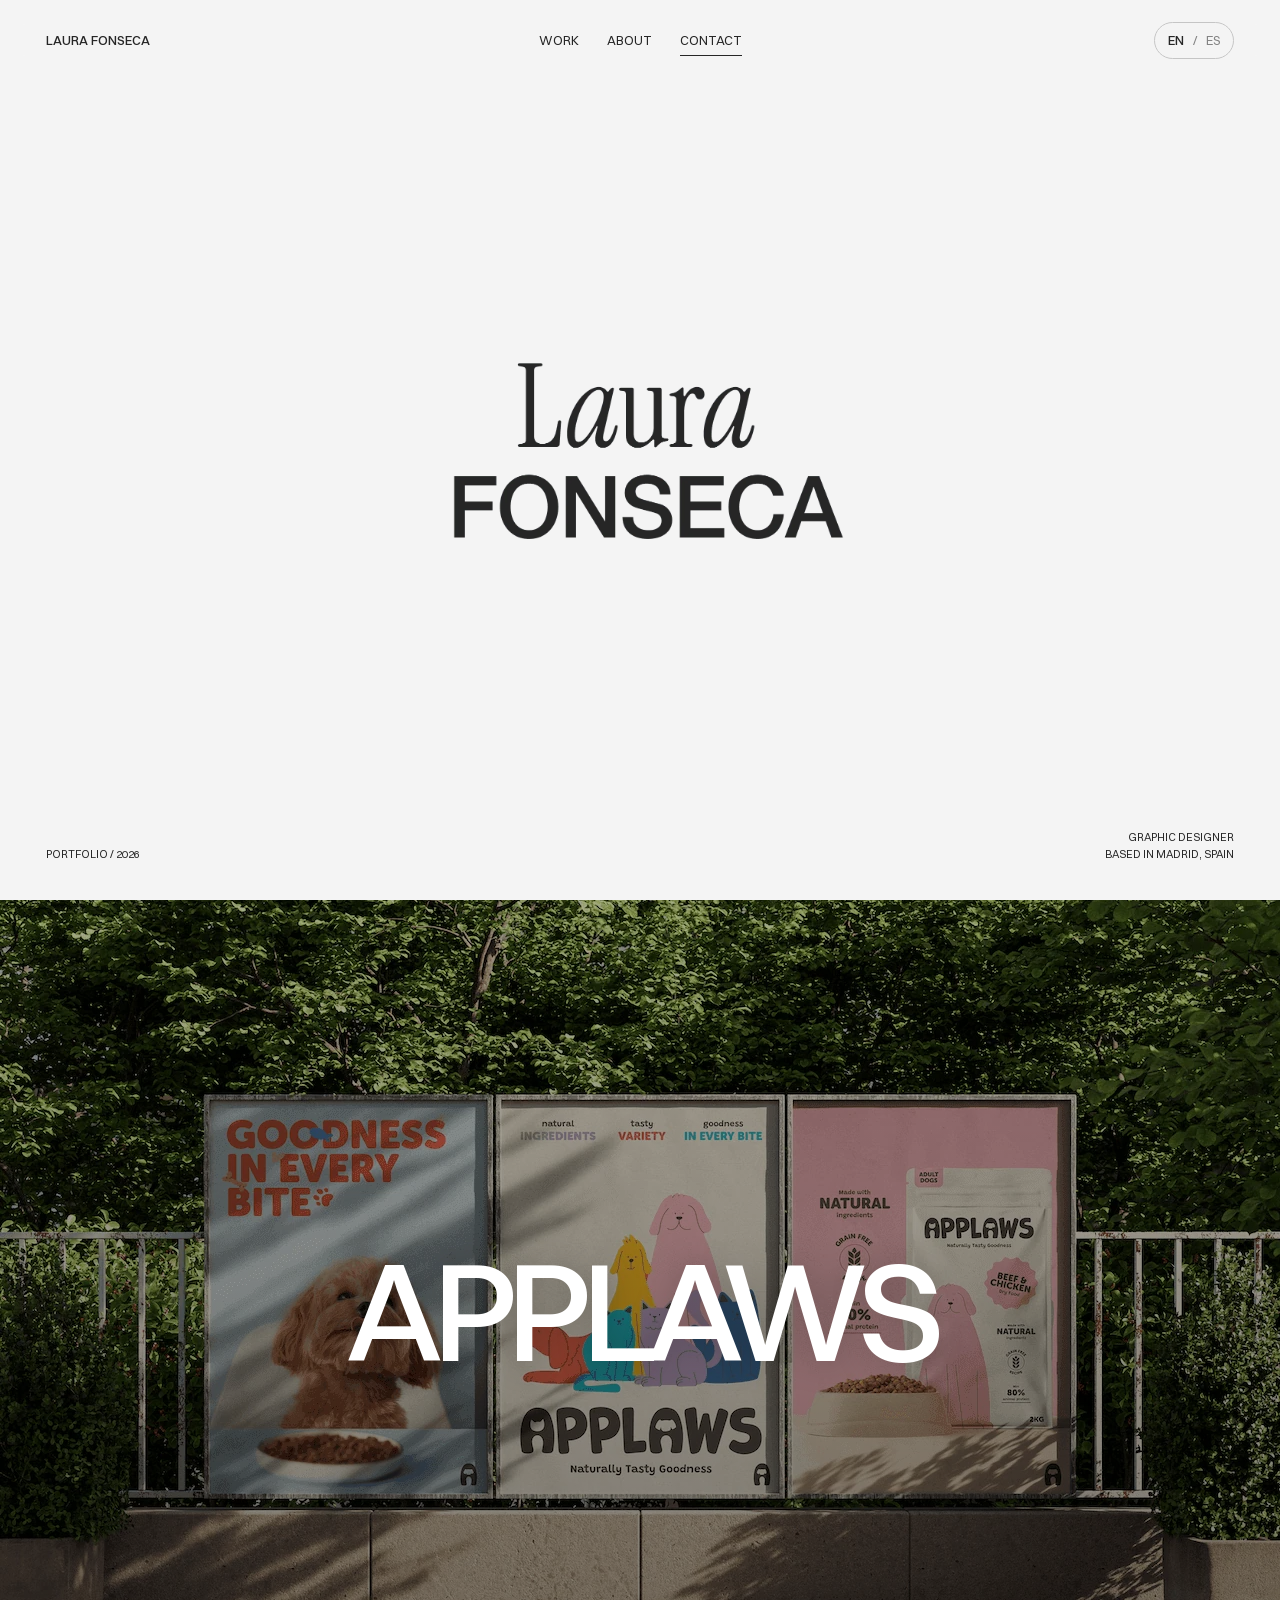
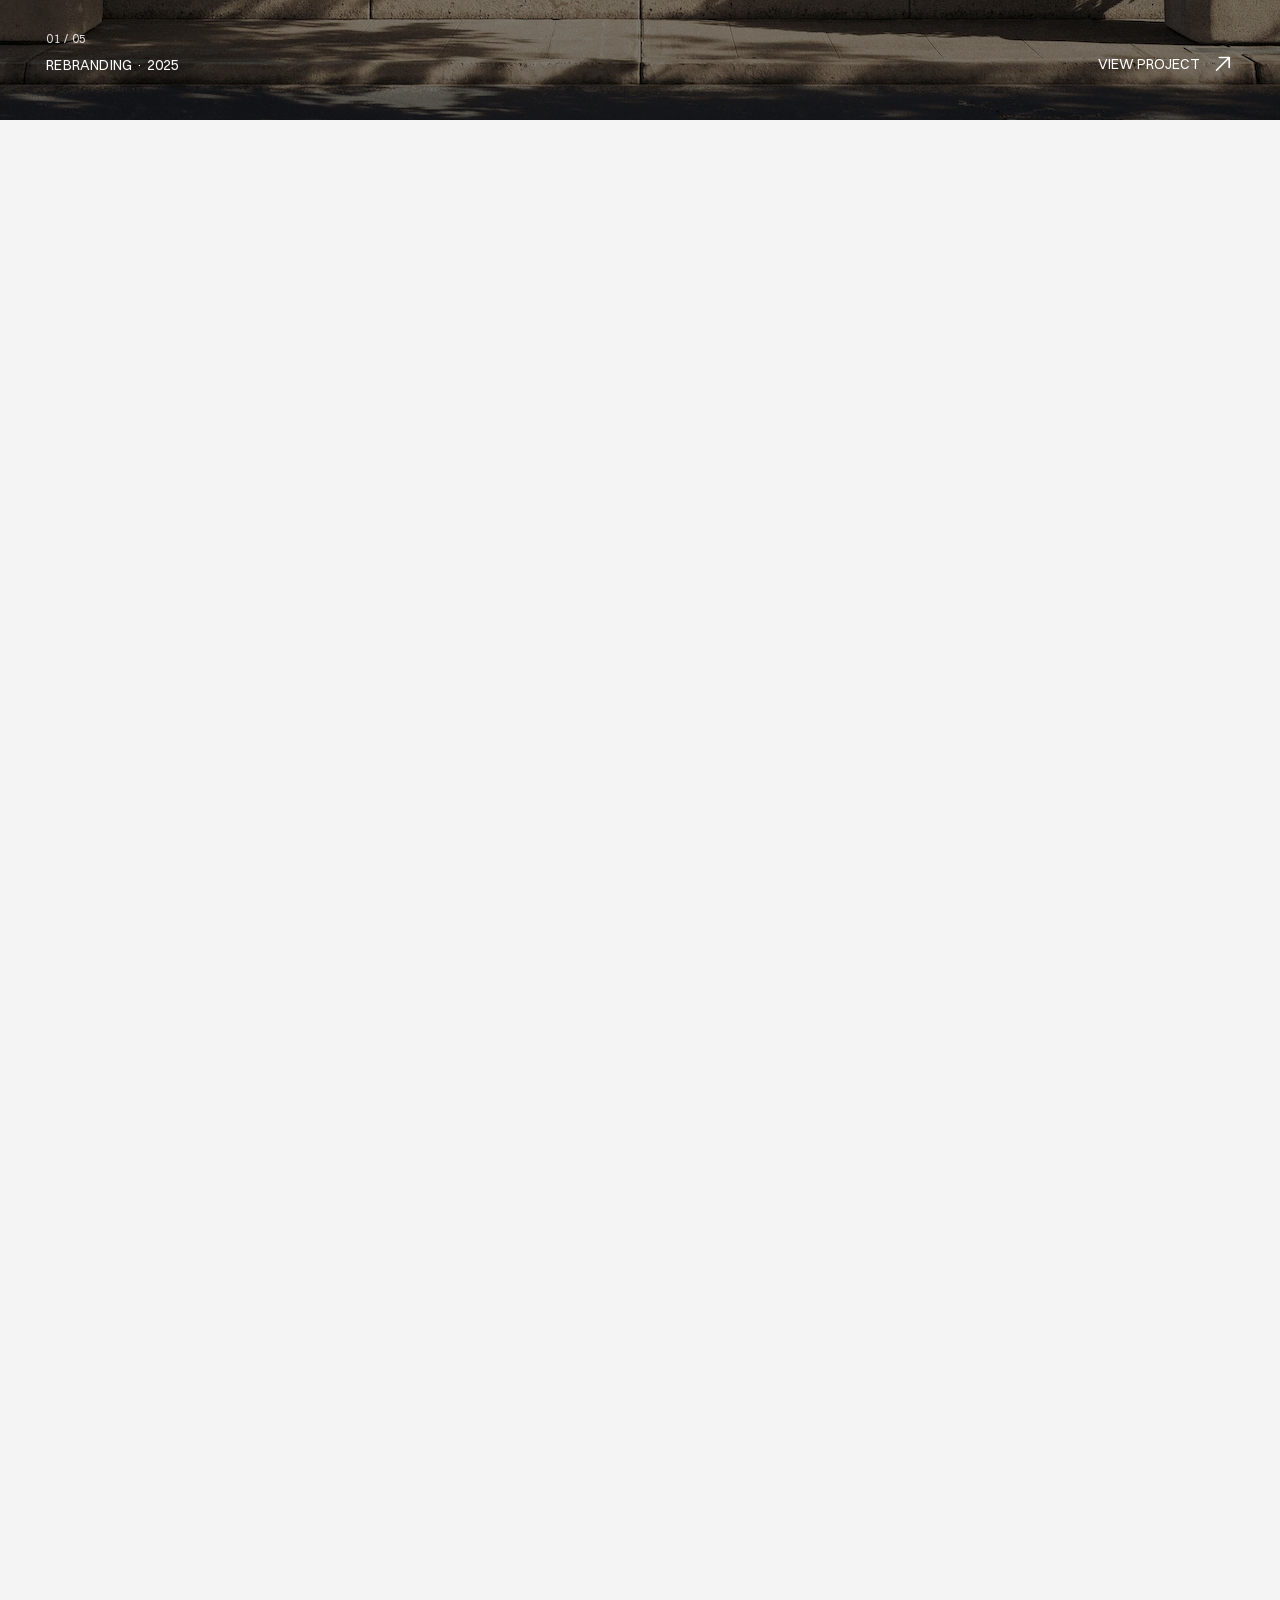
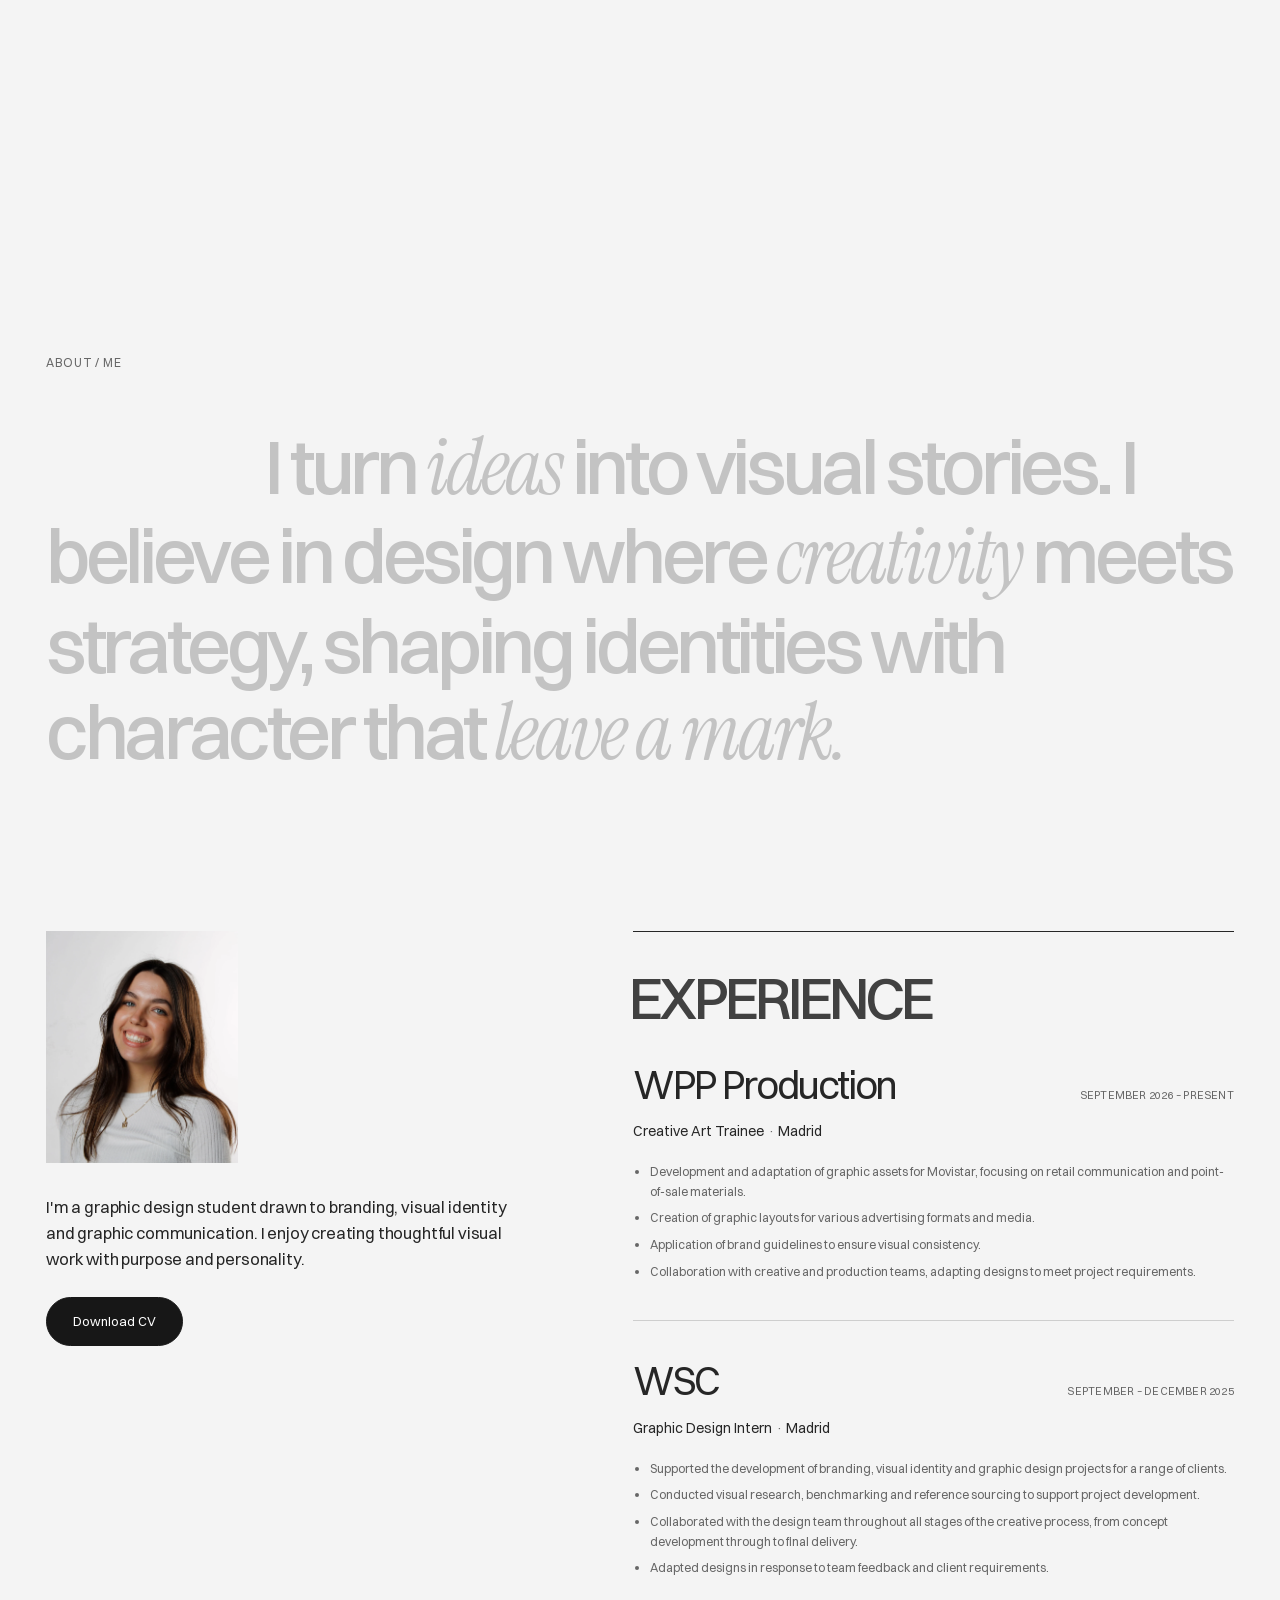
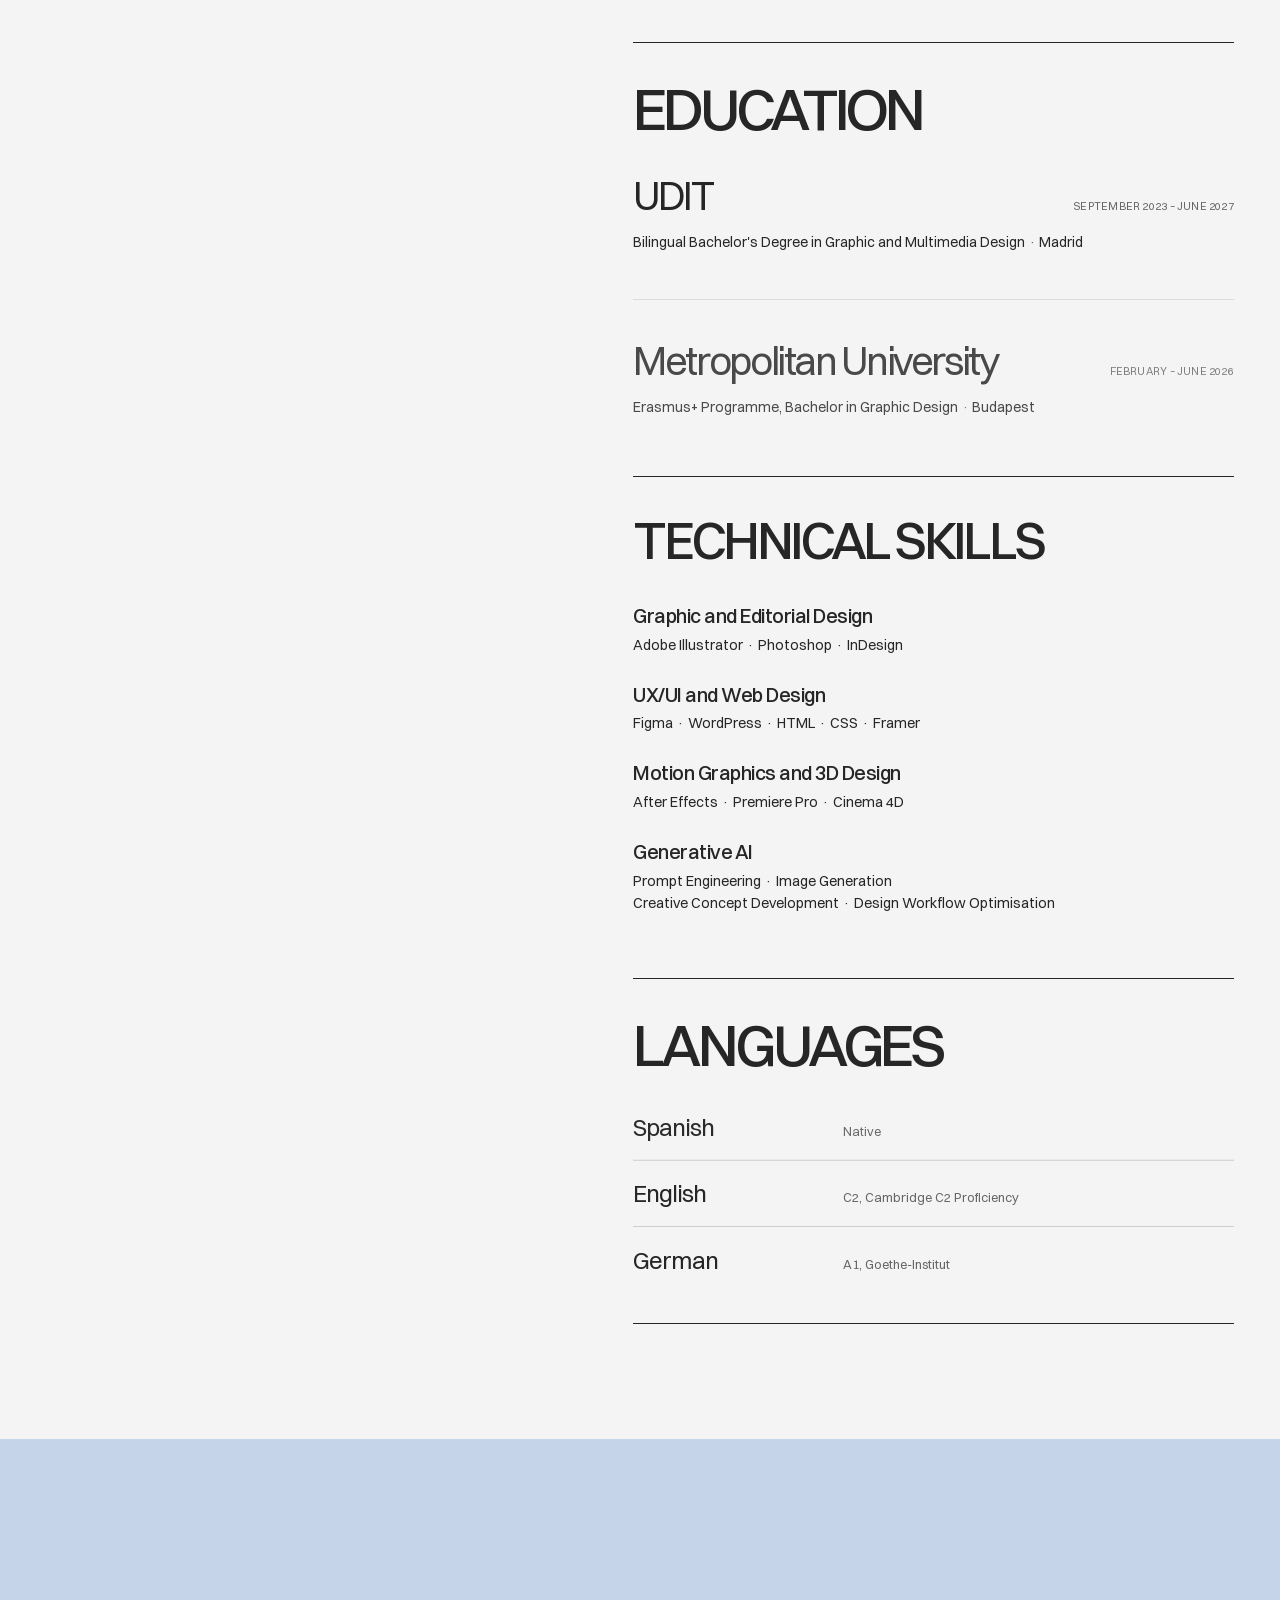
==== commit 14e41952: "Refresh English CV download URL to bypass cached PDF" ====
--- a/index.html
+++ b/index.html
@@ -1,2 +1,2 @@
 <!doctype html>
-<html lang="en"><head><meta charset="utf-8"><meta name="viewport" content="width=device-width,initial-scale=1"><title>Laura Fonseca — Graphic Designer</title><meta name="description" content="Laura Fonseca, graphic designer based in Madrid and Creative Art Trainee at WPP Production. Portfolio featuring branding, visual identity, exhibition and editorial design."><meta name="robots" content="index,follow,max-image-preview:large"><meta name="theme-color" content="#f4f4f4"><meta property="og:type" content="website"><meta property="og:title" content="Laura Fonseca — Graphic Designer"><meta property="og:description" content="Laura Fonseca, graphic designer based in Madrid and Creative Art Trainee at WPP Production. Portfolio featuring branding, visual identity, exhibition and editorial design."><meta property="og:locale" content="en_GB"><meta property="og:image" content="assets/social-preview.jpg"><meta property="og:image:alt" content="Laura Fonseca — graphic design portfolio"><meta name="twitter:card" content="summary_large_image"><link rel="alternate" hreflang="en" href="index.html"><link rel="alternate" hreflang="es" href="es/index.html"><link rel="icon" href="assets/favicon.svg" type="image/svg+xml"><link rel="preload" href="assets/fonts/switzer-400.woff2" as="font" type="font/woff2" crossorigin><link rel="preconnect" href="https://fonts.googleapis.com"><link rel="preconnect" href="https://fonts.gstatic.com" crossorigin><link href="https://fonts.googleapis.com/css2?family=Instrument+Serif:ital@1&amp;display=swap" rel="stylesheet"><link rel="preload" as="image" media="(max-width:700px)" href="assets/images/hero-thumbs/dicho-y-hecho/02-book-covers-mockup.webp"><link rel="preload" as="image" media="(min-width:701px) and (hover:hover) and (pointer:fine)" href="assets/images/hero-thumbs/creative-selection-1.webp"><link rel="stylesheet" href="style.css"><script src="script.js" defer></script><script type="application/ld+json">{"@context":"https://schema.org","@type":"Person","name":"Laura Fonseca","jobTitle":"Graphic Designer","sameAs":["https://www.instagram.com/laurafonseca.design/","https://www.linkedin.com/in/laura-fonseca-ort%C3%A9s-6abb1227b/"],"knowsAbout":["Graphic Design","Branding","Visual Identity","Graphic Communication","Editorial Design"],"email":"mailto:laurafonortes@gmail.com"}</script></head><body id="top"><a class="skip" href="#main">Skip to content</a><header class="site-header"><a class="wordmark" href="index.html#hero" aria-label="Laura Fonseca — Work">Laura Fonseca</a><nav class="desktop-nav" aria-label="Main"><a href="index.html#works">Work</a><a href="index.html#about">About</a><a href="index.html#contact">Contact</a></nav><div class="nav-actions"><a class="language-switch" href="es/index.html" lang="es" hreflang="es" aria-label="Cambiar a español"><span class="selected">EN</span><span aria-hidden="true">/</span><span class="">ES</span></a><button class="menu-toggle" aria-expanded="false" aria-controls="mobile-nav">Menu <span aria-hidden="true">+</span></button></div><nav id="mobile-nav" class="mobile-nav" aria-label="Mobile menu" hidden><a href="index.html#works">Work</a><a href="index.html#about">About</a><a href="index.html#contact">Contact</a></nav></header><div class="scroll-progress" aria-hidden="true"></div><main id="main"><section class="hero" id="hero" aria-label="Laura Fonseca"><h1 class="sr-only">Laura Fonseca — Graphic Designer</h1><div class="hero-logo"><img class="" src="assets/images/laura-fonseca-logo.webp" width="1270" height="463" alt="Laura Fonseca" decoding="async" fetchpriority="high"></div><div class="mobile-hero" aria-hidden="true"><img class="mobile-hero__name mobile-hero__name--laura" src="assets/mobile-hero/laura.svg" width="391" height="139" alt="" draggable="false" decoding="async"><div class="mobile-hero__reel" data-images="assets/images/hero-thumbs/dicho-y-hecho/02-book-covers-mockup.webp|assets/images/hero-thumbs/palocleves/06-citylight-advertisement.webp|assets/images/hero-thumbs/applaws/07-storefront-window-graphics.webp|assets/images/hero-thumbs/nogue/07-open-magazine-mockup.webp|assets/images/hero-thumbs/applaws/04-outdoor-brand-banner.webp|assets/images/hero-thumbs/dicho-y-hecho/07-book-interior-layouts.webp|assets/images/hero-thumbs/palocleves/01-exhibition-installation.webp|assets/images/hero-thumbs/nogue/05-fashion-editorial-spread.webp"><img class="mobile-hero__slide is-active" src="assets/images/hero-thumbs/dicho-y-hecho/02-book-covers-mockup.webp" width="2560" height="1706" alt="" draggable="false" decoding="async"><img class="mobile-hero__slide" alt="" draggable="false" decoding="async"></div><img class="mobile-hero__name mobile-hero__name--fonseca" src="assets/mobile-hero/fonseca.svg" width="642" height="106" alt="" draggable="false" decoding="async"></div><div class="image-trail" aria-hidden="true" data-images="assets/images/hero-thumbs/creative-selection-1.webp|assets/images/hero-thumbs/applaws/03-brand-identity-overview.webp|assets/images/hero-thumbs/palocleves/03-logo.webp|assets/images/hero-thumbs/dicho-y-hecho/02-book-covers-mockup.webp|assets/images/hero-thumbs/nogue/03-magazine-stack.webp|assets/images/hero-thumbs/creative-selection-3.webp|assets/images/hero-thumbs/applaws/09-branded-stationery.webp|assets/images/hero-thumbs/palocleves/06-citylight-advertisement.webp|assets/images/hero-thumbs/dicho-y-hecho/03-sevilla-book-cover.webp|assets/images/hero-thumbs/nogue/06-advertising-spread.webp|assets/images/hero-thumbs/creative-selection-4.webp|assets/images/hero-thumbs/applaws/02-product-pouches.webp|assets/images/hero-thumbs/palocleves/08-exhibition-wall-graphics.webp|assets/images/hero-thumbs/dicho-y-hecho/05-mesa-book-cover.webp|assets/images/hero-thumbs/nogue/08-typographic-editorial-spread.webp|assets/images/hero-thumbs/creative-selection-5.webp|assets/images/hero-thumbs/applaws/04-outdoor-brand-banner.webp|assets/images/hero-thumbs/palocleves/09-artwork-labels.webp|assets/images/hero-thumbs/dicho-y-hecho/08-open-book-and-bookmark.webp|assets/images/hero-thumbs/nogue/07-open-magazine-mockup.webp"></div><div class="hero-bottom"><p>Graphic Designer<br>Based in Madrid, Spain</p><span class="hero-year">Portfolio / 2026</span></div></section><section id="works" class="works section project-showcase" aria-label="Selected projects"><h2 class="sr-only">Selected projects</h2><div class="project-showcase__stage"><article class="project-showcase__panel" data-project-index="0" style="--panel-order:0"><a class="project-showcase__link" href="applaws.html" aria-label="View project: APPLAWS"><img class="project-showcase__image" src="assets/images/applaws-07.webp" width="1280" height="960" alt="" decoding="async" loading="lazy" fetchpriority="low"><span class="project-showcase__shade" aria-hidden="true"></span><span class="project-showcase__center"><h3 class="project-showcase__name">APPLAWS</h3></span><span class="project-showcase__info"><span class="project-showcase__index">01 / 05</span><span class="project-showcase__category">Rebranding · 2025</span></span><span class="project-showcase__action" aria-hidden="true">View project <svg class="project-showcase__arrow" xmlns="http://www.w3.org/2000/svg" viewBox="0 0 24 24" width="22" height="22" fill="none" stroke="currentColor" stroke-width="1.8" stroke-linecap="round" stroke-linejoin="round" focusable="false"><path d="M5 19 19 5M8 5h11v11"/></svg></span></a></article><article class="project-showcase__panel" data-project-index="1" style="--panel-order:1"><a class="project-showcase__link" href="palocleves.html" aria-label="View project: PALÓCLEVES"><img class="project-showcase__image" src="assets/images/palocleves/05-outdoor-street-banner.webp" width="1920" height="1440" alt="" decoding="async" loading="lazy"><span class="project-showcase__shade" aria-hidden="true"></span><span class="project-showcase__center"><h3 class="project-showcase__name">PALÓCLEVES</h3></span><span class="project-showcase__info"><span class="project-showcase__index">02 / 05</span><span class="project-showcase__category">Brand / Exhibition design · 2026</span></span><span class="project-showcase__action" aria-hidden="true">View project <svg class="project-showcase__arrow" xmlns="http://www.w3.org/2000/svg" viewBox="0 0 24 24" width="22" height="22" fill="none" stroke="currentColor" stroke-width="1.8" stroke-linecap="round" stroke-linejoin="round" focusable="false"><path d="M5 19 19 5M8 5h11v11"/></svg></span></a></article><article class="project-showcase__panel" data-project-index="2" style="--panel-order:2"><a class="project-showcase__link" href="dicho-y-hecho.html" aria-label="View project: DICHO Y HECHO"><img class="project-showcase__image" src="assets/images/dicho-y-hecho-cover.webp" width="1920" height="1440" alt="" decoding="async" loading="lazy"><span class="project-showcase__shade" aria-hidden="true"></span><span class="project-showcase__center"><h3 class="project-showcase__name">DICHO Y HECHO</h3></span><span class="project-showcase__info"><span class="project-showcase__index">03 / 05</span><span class="project-showcase__category">Editorial design · 2026</span></span><span class="project-showcase__action" aria-hidden="true">View project <svg class="project-showcase__arrow" xmlns="http://www.w3.org/2000/svg" viewBox="0 0 24 24" width="22" height="22" fill="none" stroke="currentColor" stroke-width="1.8" stroke-linecap="round" stroke-linejoin="round" focusable="false"><path d="M5 19 19 5M8 5h11v11"/></svg></span></a></article><article class="project-showcase__panel" data-project-index="3" style="--panel-order:3"><a class="project-showcase__link" href="nogue.html" aria-label="View project: NOGUE"><img class="project-showcase__image" src="assets/images/nogue-cover.webp" width="1555" height="1160" alt="" decoding="async" loading="lazy"><span class="project-showcase__shade" aria-hidden="true"></span><span class="project-showcase__center"><h3 class="project-showcase__name">NOGUE</h3></span><span class="project-showcase__info"><span class="project-showcase__index">04 / 05</span><span class="project-showcase__category">Editorial design · 2025</span></span><span class="project-showcase__action" aria-hidden="true">View project <svg class="project-showcase__arrow" xmlns="http://www.w3.org/2000/svg" viewBox="0 0 24 24" width="22" height="22" fill="none" stroke="currentColor" stroke-width="1.8" stroke-linecap="round" stroke-linejoin="round" focusable="false"><path d="M5 19 19 5M8 5h11v11"/></svg></span></a></article><article class="project-showcase__panel" data-project-index="4" style="--panel-order:4"><a class="project-showcase__link" href="monk.html" aria-label="View project: MONK"><img class="project-showcase__image" src="assets/images/monk/05-cocktail-menu.webp" width="1280" height="960" alt="" decoding="async" loading="lazy"><span class="project-showcase__shade" aria-hidden="true"></span><span class="project-showcase__center"><h3 class="project-showcase__name">MONK</h3></span><span class="project-showcase__info"><span class="project-showcase__index">05 / 05</span><span class="project-showcase__category">Visual identity / Illustration · 2024</span></span><span class="project-showcase__action" aria-hidden="true">View project <svg class="project-showcase__arrow" xmlns="http://www.w3.org/2000/svg" viewBox="0 0 24 24" width="22" height="22" fill="none" stroke="currentColor" stroke-width="1.8" stroke-linecap="round" stroke-linejoin="round" focusable="false"><path d="M5 19 19 5M8 5h11v11"/></svg></span></a></article></div></section><section id="about" class="about section"><div class="about-statement"><p class="about-eyebrow">ABOUT / ME</p><h2 class="about-manifesto">I turn <em>ideas</em> into visual stories. I believe in design where <em>creativity</em> meets strategy, shaping identities with character that <em>leave a mark.</em></h2></div><div class="about-details"><div class="about-intro reveal"><img class="portrait" src="assets/images/laura-fonseca-portrait.webp" width="1651" height="1920" alt="Laura Fonseca" decoding="async" loading="lazy"><p class="bio">I'm a graphic design student drawn to branding, visual identity and graphic communication. I enjoy creating thoughtful visual work with purpose and personality.</p><a class="download-button" href="assets/documents/LauraFonseca_CV_English.pdf" download>Download CV </a></div><div class="typecv reveal"><section class="typecv-part typecv-part--experience" aria-labelledby="en-typecv-experience"><header class="typecv-part__header"><h3 id="en-typecv-experience">EXPERIENCE</h3></header><div class="typecv-part__body"><article class="typecv-entry"><div class="typecv-entry__heading"><h4>WPP Production</h4><span class="typecv-date">September 2026 – Present</span></div><p class="typecv-subline">Creative Art Trainee<span aria-hidden="true"> · </span>Madrid</p><ul class="typecv-notes"><li>Development and adaptation of graphic assets for Movistar, focusing on retail communication and point-of-sale materials.</li><li>Creation of graphic layouts for various advertising formats and media.</li><li>Application of brand guidelines to ensure visual consistency.</li><li>Collaboration with creative and production teams, adapting designs to meet project requirements.</li></ul></article><article class="typecv-entry"><div class="typecv-entry__heading"><h4>WSC</h4><span class="typecv-date">September – December 2025</span></div><p class="typecv-subline">Graphic Design Intern<span aria-hidden="true"> · </span>Madrid</p><ul class="typecv-notes"><li>Supported the development of branding, visual identity and graphic design projects for a range of clients.</li><li>Conducted visual research, benchmarking and reference sourcing to support project development.</li><li>Collaborated with the design team throughout all stages of the creative process, from concept development through to final delivery.</li><li>Adapted designs in response to team feedback and client requirements.</li></ul></article></div></section><section class="typecv-part typecv-part--education" aria-labelledby="en-typecv-education"><header class="typecv-part__header"><h3 id="en-typecv-education">EDUCATION</h3></header><div class="typecv-part__body"><article class="typecv-entry"><div class="typecv-entry__heading"><h4>UDIT</h4><span class="typecv-date">September 2023 – June 2027</span></div><p class="typecv-subline">Bilingual Bachelor's Degree in Graphic and Multimedia Design<span aria-hidden="true"> · </span>Madrid</p></article><article class="typecv-entry"><div class="typecv-entry__heading"><h4>Metropolitan University</h4><span class="typecv-date">February – June 2026</span></div><p class="typecv-subline">Erasmus+ Programme, Bachelor in Graphic Design<span aria-hidden="true"> · </span>Budapest</p></article></div></section><section class="typecv-part typecv-part--technical" aria-labelledby="en-typecv-technical"><header class="typecv-part__header"><h3 id="en-typecv-technical">TECHNICAL SKILLS</h3></header><div class="typecv-part__body typecv-technical"><div class="typecv-technical__group"><h4>Graphic and Editorial Design</h4><p>Adobe Illustrator · Photoshop · InDesign</p></div><div class="typecv-technical__group"><h4>UX/UI and Web Design</h4><p>Figma · WordPress · HTML · CSS · Framer</p></div><div class="typecv-technical__group"><h4>Motion Graphics and 3D Design</h4><p>After Effects · Premiere Pro · Cinema 4D</p></div><div class="typecv-technical__group"><h4>Generative AI</h4><p>Prompt Engineering · Image Generation<br>Creative Concept Development · Design Workflow Optimisation</p></div></div></section><section class="typecv-part typecv-part--languages" aria-labelledby="en-typecv-languages"><header class="typecv-part__header"><h3 id="en-typecv-languages">LANGUAGES</h3></header><div class="typecv-part__body"><dl class="typecv-languages"><div class="typecv-language"><dt>Spanish</dt><dd>Native</dd></div><div class="typecv-language"><dt>English</dt><dd>C2, Cambridge C2 Proficiency</dd></div><div class="typecv-language"><dt>German</dt><dd>A1, Goethe-Institut</dd></div></dl></div></section></div></div></section></main><section id="contact" class="footer-reveal" aria-label="Contact"><div class="footer-reveal__stage"><div class="footer-reveal__surface"><div class="contact section"><p class="eyebrow">Contact</p><a class="contact-title" href="mailto:laurafonortes@gmail.com"><h2>LET’S<br>CONNECT</h2></a></div><footer class="footer"><div class="socials"><a href="https://www.instagram.com/laurafonseca.design/" target="_blank" rel="noopener noreferrer">Instagram </a><a href="https://www.linkedin.com/in/laura-fonseca-ort%C3%A9s-6abb1227b/" target="_blank" rel="noopener noreferrer">LinkedIn </a><a href="mailto:laurafonortes@gmail.com">Mail </a></div><div class="footer-bottom"><span>© 2026 Laura Fonseca</span><a href="#top">Back to top </a></div></footer></div></div></section></body></html>+<html lang="en"><head><meta charset="utf-8"><meta name="viewport" content="width=device-width,initial-scale=1"><title>Laura Fonseca — Graphic Designer</title><meta name="description" content="Laura Fonseca, graphic designer based in Madrid and Creative Art Trainee at WPP Production. Portfolio featuring branding, visual identity, exhibition and editorial design."><meta name="robots" content="index,follow,max-image-preview:large"><meta name="theme-color" content="#f4f4f4"><meta property="og:type" content="website"><meta property="og:title" content="Laura Fonseca — Graphic Designer"><meta property="og:description" content="Laura Fonseca, graphic designer based in Madrid and Creative Art Trainee at WPP Production. Portfolio featuring branding, visual identity, exhibition and editorial design."><meta property="og:locale" content="en_GB"><meta property="og:image" content="assets/social-preview.jpg"><meta property="og:image:alt" content="Laura Fonseca — graphic design portfolio"><meta name="twitter:card" content="summary_large_image"><link rel="alternate" hreflang="en" href="index.html"><link rel="alternate" hreflang="es" href="es/index.html"><link rel="icon" href="assets/favicon.svg" type="image/svg+xml"><link rel="preload" href="assets/fonts/switzer-400.woff2" as="font" type="font/woff2" crossorigin><link rel="preconnect" href="https://fonts.googleapis.com"><link rel="preconnect" href="https://fonts.gstatic.com" crossorigin><link href="https://fonts.googleapis.com/css2?family=Instrument+Serif:ital@1&amp;display=swap" rel="stylesheet"><link rel="preload" as="image" media="(max-width:700px)" href="assets/images/hero-thumbs/dicho-y-hecho/02-book-covers-mockup.webp"><link rel="preload" as="image" media="(min-width:701px) and (hover:hover) and (pointer:fine)" href="assets/images/hero-thumbs/creative-selection-1.webp"><link rel="stylesheet" href="style.css"><script src="script.js" defer></script><script type="application/ld+json">{"@context":"https://schema.org","@type":"Person","name":"Laura Fonseca","jobTitle":"Graphic Designer","sameAs":["https://www.instagram.com/laurafonseca.design/","https://www.linkedin.com/in/laura-fonseca-ort%C3%A9s-6abb1227b/"],"knowsAbout":["Graphic Design","Branding","Visual Identity","Graphic Communication","Editorial Design"],"email":"mailto:laurafonortes@gmail.com"}</script></head><body id="top"><a class="skip" href="#main">Skip to content</a><header class="site-header"><a class="wordmark" href="index.html#hero" aria-label="Laura Fonseca — Work">Laura Fonseca</a><nav class="desktop-nav" aria-label="Main"><a href="index.html#works">Work</a><a href="index.html#about">About</a><a href="index.html#contact">Contact</a></nav><div class="nav-actions"><a class="language-switch" href="es/index.html" lang="es" hreflang="es" aria-label="Cambiar a español"><span class="selected">EN</span><span aria-hidden="true">/</span><span class="">ES</span></a><button class="menu-toggle" aria-expanded="false" aria-controls="mobile-nav">Menu <span aria-hidden="true">+</span></button></div><nav id="mobile-nav" class="mobile-nav" aria-label="Mobile menu" hidden><a href="index.html#works">Work</a><a href="index.html#about">About</a><a href="index.html#contact">Contact</a></nav></header><div class="scroll-progress" aria-hidden="true"></div><main id="main"><section class="hero" id="hero" aria-label="Laura Fonseca"><h1 class="sr-only">Laura Fonseca — Graphic Designer</h1><div class="hero-logo"><img class="" src="assets/images/laura-fonseca-logo.webp" width="1270" height="463" alt="Laura Fonseca" decoding="async" fetchpriority="high"></div><div class="mobile-hero" aria-hidden="true"><img class="mobile-hero__name mobile-hero__name--laura" src="assets/mobile-hero/laura.svg" width="391" height="139" alt="" draggable="false" decoding="async"><div class="mobile-hero__reel" data-images="assets/images/hero-thumbs/dicho-y-hecho/02-book-covers-mockup.webp|assets/images/hero-thumbs/palocleves/06-citylight-advertisement.webp|assets/images/hero-thumbs/applaws/07-storefront-window-graphics.webp|assets/images/hero-thumbs/nogue/07-open-magazine-mockup.webp|assets/images/hero-thumbs/applaws/04-outdoor-brand-banner.webp|assets/images/hero-thumbs/dicho-y-hecho/07-book-interior-layouts.webp|assets/images/hero-thumbs/palocleves/01-exhibition-installation.webp|assets/images/hero-thumbs/nogue/05-fashion-editorial-spread.webp"><img class="mobile-hero__slide is-active" src="assets/images/hero-thumbs/dicho-y-hecho/02-book-covers-mockup.webp" width="2560" height="1706" alt="" draggable="false" decoding="async"><img class="mobile-hero__slide" alt="" draggable="false" decoding="async"></div><img class="mobile-hero__name mobile-hero__name--fonseca" src="assets/mobile-hero/fonseca.svg" width="642" height="106" alt="" draggable="false" decoding="async"></div><div class="image-trail" aria-hidden="true" data-images="assets/images/hero-thumbs/creative-selection-1.webp|assets/images/hero-thumbs/applaws/03-brand-identity-overview.webp|assets/images/hero-thumbs/palocleves/03-logo.webp|assets/images/hero-thumbs/dicho-y-hecho/02-book-covers-mockup.webp|assets/images/hero-thumbs/nogue/03-magazine-stack.webp|assets/images/hero-thumbs/creative-selection-3.webp|assets/images/hero-thumbs/applaws/09-branded-stationery.webp|assets/images/hero-thumbs/palocleves/06-citylight-advertisement.webp|assets/images/hero-thumbs/dicho-y-hecho/03-sevilla-book-cover.webp|assets/images/hero-thumbs/nogue/06-advertising-spread.webp|assets/images/hero-thumbs/creative-selection-4.webp|assets/images/hero-thumbs/applaws/02-product-pouches.webp|assets/images/hero-thumbs/palocleves/08-exhibition-wall-graphics.webp|assets/images/hero-thumbs/dicho-y-hecho/05-mesa-book-cover.webp|assets/images/hero-thumbs/nogue/08-typographic-editorial-spread.webp|assets/images/hero-thumbs/creative-selection-5.webp|assets/images/hero-thumbs/applaws/04-outdoor-brand-banner.webp|assets/images/hero-thumbs/palocleves/09-artwork-labels.webp|assets/images/hero-thumbs/dicho-y-hecho/08-open-book-and-bookmark.webp|assets/images/hero-thumbs/nogue/07-open-magazine-mockup.webp"></div><div class="hero-bottom"><p>Graphic Designer<br>Based in Madrid, Spain</p><span class="hero-year">Portfolio / 2026</span></div></section><section id="works" class="works section project-showcase" aria-label="Selected projects"><h2 class="sr-only">Selected projects</h2><div class="project-showcase__stage"><article class="project-showcase__panel" data-project-index="0" style="--panel-order:0"><a class="project-showcase__link" href="applaws.html" aria-label="View project: APPLAWS"><img class="project-showcase__image" src="assets/images/applaws-07.webp" width="1280" height="960" alt="" decoding="async" loading="lazy" fetchpriority="low"><span class="project-showcase__shade" aria-hidden="true"></span><span class="project-showcase__center"><h3 class="project-showcase__name">APPLAWS</h3></span><span class="project-showcase__info"><span class="project-showcase__index">01 / 05</span><span class="project-showcase__category">Rebranding · 2025</span></span><span class="project-showcase__action" aria-hidden="true">View project <svg class="project-showcase__arrow" xmlns="http://www.w3.org/2000/svg" viewBox="0 0 24 24" width="22" height="22" fill="none" stroke="currentColor" stroke-width="1.8" stroke-linecap="round" stroke-linejoin="round" focusable="false"><path d="M5 19 19 5M8 5h11v11"/></svg></span></a></article><article class="project-showcase__panel" data-project-index="1" style="--panel-order:1"><a class="project-showcase__link" href="palocleves.html" aria-label="View project: PALÓCLEVES"><img class="project-showcase__image" src="assets/images/palocleves/05-outdoor-street-banner.webp" width="1920" height="1440" alt="" decoding="async" loading="lazy"><span class="project-showcase__shade" aria-hidden="true"></span><span class="project-showcase__center"><h3 class="project-showcase__name">PALÓCLEVES</h3></span><span class="project-showcase__info"><span class="project-showcase__index">02 / 05</span><span class="project-showcase__category">Brand / Exhibition design · 2026</span></span><span class="project-showcase__action" aria-hidden="true">View project <svg class="project-showcase__arrow" xmlns="http://www.w3.org/2000/svg" viewBox="0 0 24 24" width="22" height="22" fill="none" stroke="currentColor" stroke-width="1.8" stroke-linecap="round" stroke-linejoin="round" focusable="false"><path d="M5 19 19 5M8 5h11v11"/></svg></span></a></article><article class="project-showcase__panel" data-project-index="2" style="--panel-order:2"><a class="project-showcase__link" href="dicho-y-hecho.html" aria-label="View project: DICHO Y HECHO"><img class="project-showcase__image" src="assets/images/dicho-y-hecho-cover.webp" width="1920" height="1440" alt="" decoding="async" loading="lazy"><span class="project-showcase__shade" aria-hidden="true"></span><span class="project-showcase__center"><h3 class="project-showcase__name">DICHO Y HECHO</h3></span><span class="project-showcase__info"><span class="project-showcase__index">03 / 05</span><span class="project-showcase__category">Editorial design · 2026</span></span><span class="project-showcase__action" aria-hidden="true">View project <svg class="project-showcase__arrow" xmlns="http://www.w3.org/2000/svg" viewBox="0 0 24 24" width="22" height="22" fill="none" stroke="currentColor" stroke-width="1.8" stroke-linecap="round" stroke-linejoin="round" focusable="false"><path d="M5 19 19 5M8 5h11v11"/></svg></span></a></article><article class="project-showcase__panel" data-project-index="3" style="--panel-order:3"><a class="project-showcase__link" href="nogue.html" aria-label="View project: NOGUE"><img class="project-showcase__image" src="assets/images/nogue-cover.webp" width="1555" height="1160" alt="" decoding="async" loading="lazy"><span class="project-showcase__shade" aria-hidden="true"></span><span class="project-showcase__center"><h3 class="project-showcase__name">NOGUE</h3></span><span class="project-showcase__info"><span class="project-showcase__index">04 / 05</span><span class="project-showcase__category">Editorial design · 2025</span></span><span class="project-showcase__action" aria-hidden="true">View project <svg class="project-showcase__arrow" xmlns="http://www.w3.org/2000/svg" viewBox="0 0 24 24" width="22" height="22" fill="none" stroke="currentColor" stroke-width="1.8" stroke-linecap="round" stroke-linejoin="round" focusable="false"><path d="M5 19 19 5M8 5h11v11"/></svg></span></a></article><article class="project-showcase__panel" data-project-index="4" style="--panel-order:4"><a class="project-showcase__link" href="monk.html" aria-label="View project: MONK"><img class="project-showcase__image" src="assets/images/monk/05-cocktail-menu.webp" width="1280" height="960" alt="" decoding="async" loading="lazy"><span class="project-showcase__shade" aria-hidden="true"></span><span class="project-showcase__center"><h3 class="project-showcase__name">MONK</h3></span><span class="project-showcase__info"><span class="project-showcase__index">05 / 05</span><span class="project-showcase__category">Visual identity / Illustration · 2024</span></span><span class="project-showcase__action" aria-hidden="true">View project <svg class="project-showcase__arrow" xmlns="http://www.w3.org/2000/svg" viewBox="0 0 24 24" width="22" height="22" fill="none" stroke="currentColor" stroke-width="1.8" stroke-linecap="round" stroke-linejoin="round" focusable="false"><path d="M5 19 19 5M8 5h11v11"/></svg></span></a></article></div></section><section id="about" class="about section"><div class="about-statement"><p class="about-eyebrow">ABOUT / ME</p><h2 class="about-manifesto">I turn <em>ideas</em> into visual stories. I believe in design where <em>creativity</em> meets strategy, shaping identities with character that <em>leave a mark.</em></h2></div><div class="about-details"><div class="about-intro reveal"><img class="portrait" src="assets/images/laura-fonseca-portrait.webp" width="1651" height="1920" alt="Laura Fonseca" decoding="async" loading="lazy"><p class="bio">I'm a graphic design student drawn to branding, visual identity and graphic communication. I enjoy creating thoughtful visual work with purpose and personality.</p><a class="download-button" href="assets/documents/LauraFonseca_CV_English.pdf?v=3cc064bc" download="LauraFonseca_CV_English.pdf">Download CV </a></div><div class="typecv reveal"><section class="typecv-part typecv-part--experience" aria-labelledby="en-typecv-experience"><header class="typecv-part__header"><h3 id="en-typecv-experience">EXPERIENCE</h3></header><div class="typecv-part__body"><article class="typecv-entry"><div class="typecv-entry__heading"><h4>WPP Production</h4><span class="typecv-date">September 2026 – Present</span></div><p class="typecv-subline">Creative Art Trainee<span aria-hidden="true"> · </span>Madrid</p><ul class="typecv-notes"><li>Development and adaptation of graphic assets for Movistar, focusing on retail communication and point-of-sale materials.</li><li>Creation of graphic layouts for various advertising formats and media.</li><li>Application of brand guidelines to ensure visual consistency.</li><li>Collaboration with creative and production teams, adapting designs to meet project requirements.</li></ul></article><article class="typecv-entry"><div class="typecv-entry__heading"><h4>WSC</h4><span class="typecv-date">September – December 2025</span></div><p class="typecv-subline">Graphic Design Intern<span aria-hidden="true"> · </span>Madrid</p><ul class="typecv-notes"><li>Supported the development of branding, visual identity and graphic design projects for a range of clients.</li><li>Conducted visual research, benchmarking and reference sourcing to support project development.</li><li>Collaborated with the design team throughout all stages of the creative process, from concept development through to final delivery.</li><li>Adapted designs in response to team feedback and client requirements.</li></ul></article></div></section><section class="typecv-part typecv-part--education" aria-labelledby="en-typecv-education"><header class="typecv-part__header"><h3 id="en-typecv-education">EDUCATION</h3></header><div class="typecv-part__body"><article class="typecv-entry"><div class="typecv-entry__heading"><h4>UDIT</h4><span class="typecv-date">September 2023 – June 2027</span></div><p class="typecv-subline">Bilingual Bachelor's Degree in Graphic and Multimedia Design<span aria-hidden="true"> · </span>Madrid</p></article><article class="typecv-entry"><div class="typecv-entry__heading"><h4>Metropolitan University</h4><span class="typecv-date">February – June 2026</span></div><p class="typecv-subline">Erasmus+ Programme, Bachelor in Graphic Design<span aria-hidden="true"> · </span>Budapest</p></article></div></section><section class="typecv-part typecv-part--technical" aria-labelledby="en-typecv-technical"><header class="typecv-part__header"><h3 id="en-typecv-technical">TECHNICAL SKILLS</h3></header><div class="typecv-part__body typecv-technical"><div class="typecv-technical__group"><h4>Graphic and Editorial Design</h4><p>Adobe Illustrator · Photoshop · InDesign</p></div><div class="typecv-technical__group"><h4>UX/UI and Web Design</h4><p>Figma · WordPress · HTML · CSS · Framer</p></div><div class="typecv-technical__group"><h4>Motion Graphics and 3D Design</h4><p>After Effects · Premiere Pro · Cinema 4D</p></div><div class="typecv-technical__group"><h4>Generative AI</h4><p>Prompt Engineering · Image Generation<br>Creative Concept Development · Design Workflow Optimisation</p></div></div></section><section class="typecv-part typecv-part--languages" aria-labelledby="en-typecv-languages"><header class="typecv-part__header"><h3 id="en-typecv-languages">LANGUAGES</h3></header><div class="typecv-part__body"><dl class="typecv-languages"><div class="typecv-language"><dt>Spanish</dt><dd>Native</dd></div><div class="typecv-language"><dt>English</dt><dd>C2, Cambridge C2 Proficiency</dd></div><div class="typecv-language"><dt>German</dt><dd>A1, Goethe-Institut</dd></div></dl></div></section></div></div></section></main><section id="contact" class="footer-reveal" aria-label="Contact"><div class="footer-reveal__stage"><div class="footer-reveal__surface"><div class="contact section"><p class="eyebrow">Contact</p><a class="contact-title" href="mailto:laurafonortes@gmail.com"><h2>LET’S<br>CONNECT</h2></a></div><footer class="footer"><div class="socials"><a href="https://www.instagram.com/laurafonseca.design/" target="_blank" rel="noopener noreferrer">Instagram </a><a href="https://www.linkedin.com/in/laura-fonseca-ort%C3%A9s-6abb1227b/" target="_blank" rel="noopener noreferrer">LinkedIn </a><a href="mailto:laurafonortes@gmail.com">Mail </a></div><div class="footer-bottom"><span>© 2026 Laura Fonseca</span><a href="#top">Back to top </a></div></footer></div></div></section></body></html>
--- a/style.css
+++ b/style.css
@@ -5,14 +5,14 @@
 :root{--paper:#f4f4f4;--ink:#262626;--muted:#666;--line:#bdbdbd;--gutter:clamp(22px,3.6vw,80px);--ease:cubic-bezier(.22,1,.36,1)}
 *,*::before,*::after{box-sizing:border-box}html{scroll-behavior:smooth;scroll-padding-top:100px}body{margin:0;background:var(--paper);color:var(--ink);font-family:Switzer,Arial,sans-serif;-webkit-font-smoothing:antialiased}body.modal-open{overflow:hidden}::selection{background:#c9d5fa;color:#151515}a{color:inherit;text-decoration:none}button{font:inherit;color:inherit;cursor:pointer}button,a{-webkit-tap-highlight-color:transparent}button{background:none;border:0}img{display:block;max-width:100%;height:auto}h1,h2,h3,p,figure{margin:0}h1,h2,h3{font-weight:400}p{line-height:1.5}a:focus-visible,button:focus-visible,summary:focus-visible{outline:2px solid #3268bd;outline-offset:6px;border-radius:2px}.sr-only{position:absolute;width:1px;height:1px;padding:0;margin:-1px;overflow:hidden;clip:rect(0,0,0,0);white-space:nowrap;border:0}[hidden]{display:none!important}.skip{position:fixed;top:12px;left:16px;z-index:100;background:var(--ink);color:white;padding:12px;transform:translateY(-160%)}.skip:focus{transform:none}
 .site-header{position:fixed;z-index:30;inset:0 0 auto;display:grid;grid-template-columns:1fr auto 1fr;align-items:center;gap:24px;min-height:80px;padding:20px var(--gutter);background:rgba(244,244,244,.91);backdrop-filter:blur(14px);-webkit-backdrop-filter:blur(14px);font-size:13px;text-transform:uppercase;transition:box-shadow .3s}.site-header.scrolled{box-shadow:0 1px 0 #26262612}.wordmark{justify-self:start;font-weight:500}.desktop-nav,.nav-actions{display:flex;align-items:center;gap:28px}.nav-actions{justify-self:end;gap:20px}.desktop-nav a{position:relative;padding:8px 0}.desktop-nav a::after{position:absolute;content:'';left:0;right:0;bottom:1px;height:1px;background:currentColor;transform:scaleX(0);transform-origin:left;transition:transform .35s var(--ease)}.desktop-nav a:hover::after,.desktop-nav a[aria-current]::after{transform:scaleX(1)}.language-switch{display:flex;gap:9px;align-items:center;padding:9px 13px;border:1px solid #c5c5c5;border-radius:100px}.language-switch span{opacity:.55}.language-switch .selected{opacity:1;font-weight:500}.menu-toggle{display:none}.mobile-nav{display:none}
-.hero{min-height:700px;height:100svh;max-height:1200px;position:relative;isolation:isolate;display:grid;place-items:center;padding:120px var(--gutter);overflow:hidden}.hero-logo{width:clamp(300px,38vw,610px);animation:hero-in 1.2s var(--ease) both}.hero-logo img{width:100%;height:auto}.hero-bottom{position:absolute;bottom:38px;left:var(--gutter);right:var(--gutter);display:grid;grid-template-columns:1fr auto 1fr;align-items:end;gap:20px;font-size:11px;line-height:1.5;text-transform:uppercase}.hero-year{text-align:right}.scroll-link{display:flex;gap:20px;align-items:center;padding:10px 0}.scroll-link span{font-size:22px;animation:nudge 2.5s ease-in-out infinite}.image-trail{position:absolute;inset:0;pointer-events:none;z-index:2;overflow:hidden}.trail-image{position:absolute;width:clamp(110px,11vw,175px);aspect-ratio:4/3;object-fit:cover;object-position:center;box-shadow:0 14px 42px #0002;pointer-events:none;user-select:none;-webkit-user-drag:none;backface-visibility:hidden;will-change:transform,opacity,left,top;transition:left .24s cubic-bezier(.22,1,.36,1),top .24s cubic-bezier(.22,1,.36,1)}.section{padding:90px var(--gutter)}.section-heading{display:flex;justify-content:space-between;align-items:baseline;padding-bottom:44px}.section-heading h2{font-size:clamp(60px,7.1vw,110px);line-height:1;letter-spacing:-.065em;text-transform:uppercase}.section-heading>span{font-size:11px;text-transform:uppercase}.project-grid{display:grid;grid-template-columns:1fr 1fr;gap:70px 28px}.project-card a{display:block}.project-visual{position:relative;overflow:hidden;background:#e8e8e8;aspect-ratio:4/3}.project-visual>img{width:100%;height:100%;object-fit:cover;transition:transform .8s var(--ease)}.project-arrow{position:absolute;right:20px;top:20px;background:var(--paper);width:48px;height:48px;border-radius:50%;display:grid;place-items:center;font-size:27px;opacity:0;transform:translate(-8px,8px);transition:all .4s var(--ease)}.project-open{position:absolute;left:20px;bottom:20px;background:var(--paper);padding:10px 16px;border-radius:30px;font-size:12px;opacity:0;transform:translateY(10px);transition:all .4s var(--ease)}.project-card a:hover .project-visual>img{transform:scale(1.035)}.project-card a:hover .project-arrow,.project-card a:focus-visible .project-arrow,.project-card a:hover .project-open,.project-card a:focus-visible .project-open{opacity:1;transform:none}.project-caption{display:flex;justify-content:space-between;align-items:baseline;gap:15px;padding-top:19px}.project-caption h3{font-size:clamp(20px,1.8vw,29px);letter-spacing:-.025em}.project-caption p{font-size:11px;text-transform:uppercase;color:var(--muted);margin-top:5px}.project-year{font-size:12px;color:var(--muted)}
+.hero{min-height:700px;height:100svh;max-height:1200px;position:relative;isolation:isolate;display:grid;place-items:center;padding:120px var(--gutter);overflow:hidden}.hero-logo{width:clamp(300px,38vw,610px);animation:hero-in 1.2s var(--ease) both}.hero-logo img{width:100%;height:auto}.hero-bottom{position:absolute;bottom:38px;left:var(--gutter);right:var(--gutter);display:grid;grid-template-columns:1fr 1fr;align-items:end;gap:20px;font-size:11px;line-height:1.5;text-transform:uppercase}.hero-year{text-align:left;grid-column:1;grid-row:1}.hero-bottom>p{grid-column:2;grid-row:1;text-align:right}.scroll-link{display:flex;gap:20px;align-items:center;padding:10px 0}.scroll-link span{font-size:22px;animation:nudge 2.5s ease-in-out infinite}.image-trail{position:absolute;inset:0;pointer-events:none;z-index:2;overflow:hidden}.trail-image{position:absolute;width:clamp(110px,11vw,175px);aspect-ratio:4/3;object-fit:cover;object-position:center;box-shadow:0 14px 42px #0002;pointer-events:none;user-select:none;-webkit-user-drag:none;backface-visibility:hidden;will-change:transform,opacity,left,top;transition:left .24s cubic-bezier(.22,1,.36,1),top .24s cubic-bezier(.22,1,.36,1)}.section{padding:90px var(--gutter)}.section-heading{display:flex;justify-content:space-between;align-items:baseline;padding-bottom:44px}.section-heading h2{font-size:clamp(60px,7.1vw,110px);line-height:1;letter-spacing:-.065em;text-transform:uppercase}.section-heading>span{font-size:11px;text-transform:uppercase}.project-grid{display:grid;grid-template-columns:1fr 1fr;gap:70px 28px}.project-card a{display:block}.project-visual{position:relative;overflow:hidden;background:#e8e8e8;aspect-ratio:4/3}.project-visual>img{width:100%;height:100%;object-fit:cover;transition:transform .8s var(--ease)}.project-arrow{position:absolute;right:20px;top:20px;background:var(--paper);width:48px;height:48px;border-radius:50%;display:grid;place-items:center;font-size:27px;opacity:0;transform:translate(-8px,8px);transition:all .4s var(--ease)}.project-open{position:absolute;left:20px;bottom:20px;background:var(--paper);padding:10px 16px;border-radius:30px;font-size:12px;opacity:0;transform:translateY(10px);transition:all .4s var(--ease)}.project-card a:hover .project-visual>img{transform:scale(1.035)}.project-card a:hover .project-arrow,.project-card a:focus-visible .project-arrow,.project-card a:hover .project-open,.project-card a:focus-visible .project-open{opacity:1;transform:none}.project-caption{display:flex;justify-content:space-between;align-items:baseline;gap:15px;padding-top:19px}.project-caption h3{font-size:clamp(20px,1.8vw,29px);letter-spacing:-.025em}.project-caption p{font-size:11px;text-transform:uppercase;color:var(--muted);margin-top:5px}.project-year{font-size:12px;color:var(--muted)}
 .about{display:grid;grid-template-columns:minmax(0,1fr) minmax(0,1.85fr);gap:clamp(45px,8vw,140px);padding-top:130px;padding-bottom:90px}.portrait{width:152px;margin-bottom:32px;aspect-ratio:152/184;object-fit:cover}.about h2{font-size:clamp(54px,6.3vw,98px);line-height:.94;letter-spacing:-.062em;margin-bottom:28px}.bio{font-size:13px;line-height:1.35;text-transform:uppercase;max-width:430px}.text-link{display:inline-flex;gap:15px;border-bottom:1px solid;padding:10px 0;margin-top:24px;font-size:13px;transition:opacity .2s}.text-link:hover{opacity:.6}.accordion{padding-top:217px}details{border-bottom:1px solid #777}summary{display:flex;align-items:center;justify-content:space-between;gap:20px;list-style:none;font-size:clamp(22px,1.9vw,30px);letter-spacing:-.035em;padding:27px 0;cursor:pointer}summary::-webkit-details-marker{display:none}summary>span{color:#777;font-size:27px;font-weight:400;transition:transform .3s}details[open] summary>span{transform:rotate(45deg)}.detail-body{padding:0 35px 28px 0;font-size:15px;max-width:660px;animation:detail-in .35s var(--ease)}.detail-body h3{font-size:18px;font-weight:500;margin-top:20px;margin-bottom:6px}.detail-body h3:first-child{margin-top:0}.detail-body p+p{margin-top:7px}.detail-body ul{padding-left:19px;line-height:1.6}.detail-body li+li{margin-top:6px}.muted{color:var(--muted);font-size:13px}.eyebrow{text-transform:uppercase;font-size:12px;margin-bottom:25px}.contact{padding-top:90px;padding-bottom:70px}.contact-title{display:flex;align-items:center;justify-content:space-between;gap:20px}.contact-title h2{font-size:clamp(90px,18.4vw,320px);letter-spacing:-.075em;line-height:.82}.contact-title>span{font-size:clamp(50px,13vw,220px);align-self:flex-start;transition:transform .5s var(--ease)}.contact-title:hover>span{transform:translate(8px,-8px)}html[lang=es] .contact-title h2{font-size:clamp(52px,12.4vw,220px);letter-spacing:-.07em}.contact-email{display:inline-block;font-size:clamp(16px,2vw,27px);margin-top:40px;border-bottom:1px solid;padding-bottom:7px}.footer{padding:30px var(--gutter) 26px}.socials{display:flex;gap:36px;font-size:clamp(16px,1.8vw,26px);text-transform:uppercase;letter-spacing:-.035em}.socials a:hover{opacity:.6}.footer-bottom{display:flex;justify-content:space-between;align-items:center;gap:20px;margin-top:50px;border-top:1px solid var(--line);padding-top:24px;font-size:11px;text-transform:uppercase}.motion-toggle{font-size:11px;text-transform:uppercase;padding:8px}.motion-toggle:hover{text-decoration:underline}
 .project-main{padding:130px var(--gutter) 40px}.back-link{font-size:12px;text-transform:uppercase;display:inline-block;padding:12px 0}.project-heading{margin:42px 0 50px;display:flex;justify-content:space-between;align-items:baseline;gap:20px}.project-heading h1{font-size:clamp(54px,9.5vw,160px);letter-spacing:-.065em;line-height:.95}.project-heading>span{font-size:12px;white-space:nowrap}.project-intro{display:grid;grid-template-columns:1fr 1.65fr;gap:clamp(35px,8vw,130px);padding:0 0 70px}.project-facts{font-size:12px;text-transform:uppercase}.project-facts>p{color:var(--muted)}.project-facts ul{padding:20px 0 0;list-style:none;line-height:1.8}.project-facts li::before{content:'';padding-right:7px}.project-facts .text-link{text-transform:none}.project-description{font-size:clamp(16px,1.45vw,21px);letter-spacing:-.012em;max-width:850px}.project-description p{line-height:1.5}.project-description p+p{margin-top:22px}.project-gallery{display:grid;grid-template-columns:minmax(0,1fr) minmax(0,1fr);gap:24px;align-items:start}.gallery-item{min-width:0;align-self:start}.gallery-wide{grid-column:1/-1}.gallery-link{display:block;position:relative;overflow:hidden;cursor:zoom-in;background:transparent;width:100%;height:auto;aspect-ratio:4/3}.gallery-wide .gallery-link{aspect-ratio:16/10}.gallery-link picture{display:block;width:100%;height:100%}.gallery-link img{display:block;width:100%;height:100%;object-fit:cover;object-position:center;transition:transform .8s var(--ease)}.gallery-wide .gallery-link img{height:100%}.gallery-link:hover img{transform:scale(1.012)}.zoom-label{position:absolute;bottom:16px;right:16px;background:var(--paper);border-radius:50%;width:40px;height:40px;display:grid;place-items:center;font-size:23px;opacity:0;transition:opacity .3s}.gallery-link:hover .zoom-label,.gallery-link:focus-visible .zoom-label{opacity:1}.next-project{display:grid;grid-template-columns:1fr auto;gap:20px;align-items:center;border-top:1px solid var(--line);margin-top:90px;padding:35px 0}.next-project>span:first-child{grid-column:1/-1;font-size:12px;text-transform:uppercase}.next-project strong{font-size:clamp(36px,6vw,100px);font-weight:400;letter-spacing:-.05em}.next-project>span:last-child{font-size:clamp(35px,6vw,80px);transition:transform .4s}.next-project:hover>span:last-child{transform:translate(7px,-7px)}.lightbox{width:100vw;height:100dvh;max-width:none;max-height:none;padding:65px 70px 25px;border:0;background:#101010f5;color:#fff}.lightbox[open]{display:grid;grid-template-columns:45px minmax(0,1fr) 45px;align-items:center;gap:12px}.lightbox::backdrop{background:#101010}.lightbox>img{max-width:100%;max-height:calc(100dvh - 100px);margin:auto;object-fit:contain;width:auto;height:auto}.lightbox-toolbar{position:absolute;left:30px;right:30px;top:18px;display:flex;align-items:center;justify-content:space-between;font-size:13px}.lightbox-close{padding:10px}.lightbox-prev,.lightbox-next{font-size:28px;padding:10px 0}.lightbox a:focus-visible,.lightbox button:focus-visible{outline-color:white}
 /* Content is visible even if JS or IntersectionObserver is unavailable. */
 .reveal.is-waiting{opacity:0;transform:translateY(32px)}.reveal{transition:opacity .8s var(--ease),transform .8s var(--ease)}
 @keyframes hero-in{from{opacity:0;transform:translateY(25px)}to{opacity:1;transform:translateY(0)}}@keyframes nudge{0%,100%{transform:translateY(0)}50%{transform:translateY(5px)}}@keyframes detail-in{from{opacity:0;transform:translateY(-6px)}to{opacity:1;transform:translateY(0)}}
 @media(min-width:1600px){.section,.project-main,.footer{max-width:1900px;margin-inline:auto}}
-@media(max-width:900px){.hero-bottom{font-size:10px}.hero-year{display:none}.hero-bottom{grid-template-columns:1fr auto}.about{gap:40px;grid-template-columns:1fr 1.3fr}.about h2{font-size:60px}.project-grid{gap:50px 20px}.project-intro{grid-template-columns:1fr 1.7fr;gap:35px}.project-heading h1{font-size:9.2vw}.lightbox{padding-inline:20px}}
+@media(max-width:900px){.hero-bottom{font-size:10px}.hero-year{display:none}.hero-bottom{grid-template-columns:1fr auto}.hero-bottom>p{grid-column:1;text-align:left}.about{gap:40px;grid-template-columns:1fr 1.3fr}.about h2{font-size:60px}.project-grid{gap:50px 20px}.project-intro{grid-template-columns:1fr 1.7fr;gap:35px}.project-heading h1{font-size:9.2vw}.lightbox{padding-inline:20px}}
 @media(max-width:700px){:root{--gutter:22px}.site-header{min-height:72px;grid-template-columns:1fr auto;gap:12px;padding-block:16px}.desktop-nav{display:none}.nav-actions{gap:14px}.language-switch{font-size:11px;gap:6px;padding:8px 10px}.menu-toggle{display:none}.mobile-nav:not([hidden]){display:none}.menu-toggle>span{font-size:20px;transition:transform .3s}.menu-toggle[aria-expanded=true]>span{transform:rotate(45deg)}.mobile-nav:not([hidden]){display:flex;flex-direction:column;position:absolute;top:72px;left:0;right:0;background:var(--paper);padding:30px var(--gutter) 40px;border-bottom:1px solid var(--line);gap:20px;box-shadow:0 25px 40px #0001}.mobile-nav a{font-size:38px;letter-spacing:-.045em}.hero{height:100vh;height:100dvh;min-height:100svh;max-height:none}.hero-logo{width:min(87%,470px)}.hero-bottom{bottom:27px;font-size:9px;gap:10px}.scroll-link{gap:10px;text-align:right;max-width:150px}.section{padding:65px var(--gutter)}.section-heading{align-items:flex-end;padding-bottom:30px;gap:15px}.section-heading h2{font-size:16vw}.section-heading>span{font-size:9px;text-align:right;max-width:95px}.project-grid{grid-template-columns:1fr;gap:42px}.project-caption h3{font-size:22px}.project-arrow{width:38px;height:38px;font-size:22px;opacity:1;transform:none;right:14px;top:14px}.project-open{display:none}.about{grid-template-columns:1fr;gap:35px;padding-top:70px}.portrait{width:130px;margin-bottom:30px}.about h2{font-size:clamp(62px,15vw,100px);max-width:90%}.bio{max-width:420px;font-size:13px}.accordion{padding-top:0}summary{font-size:24px;padding-block:22px}.detail-body{font-size:14px}.contact{padding-top:60px;padding-bottom:45px}.contact-title h2{font-size:18.5vw}.contact-title>span{font-size:12vw}html[lang=es] .contact-title h2{font-size:12.2vw}.contact-title{gap:10px}.contact-email{margin-top:30px;font-size:17px}.socials{gap:22px;font-size:16px}.footer-bottom{flex-wrap:wrap;gap:12px;margin-top:35px;font-size:10px}.footer-bottom>span{flex:1 0 48%}.motion-toggle{order:3;padding:4px 0;font-size:10px}.footer{padding-top:20px}.project-main{padding-top:105px}.project-heading{margin:30px 0 35px;gap:10px}.project-heading h1{font-size:clamp(35px,10vw,68px);overflow-wrap:anywhere}.project-heading>span{font-size:10px}.project-intro{grid-template-columns:1fr;gap:30px;padding-bottom:40px}.project-facts ul{padding-top:8px;margin-bottom:0}.project-facts .text-link{margin-top:12px}.project-description{font-size:17px}.project-gallery{grid-template-columns:1fr;gap:16px}.gallery-wide{grid-column:auto}.gallery-wide .gallery-link{aspect-ratio:4/3}.gallery-link img{height:100%}.next-project{margin-top:55px}.next-project strong{font-size:8vw}.lightbox{padding:65px 8px 20px}.lightbox[open]{grid-template-columns:30px minmax(0,1fr) 30px;gap:4px}.lightbox-prev,.lightbox-next{font-size:23px}.lightbox-toolbar{left:18px;right:18px}.lightbox>img{max-height:calc(100dvh - 100px)}}
 @media(prefers-reduced-motion:reduce){html{scroll-behavior:auto}*,*::before,*::after{animation:none!important;transition:none!important}.reveal.is-waiting{opacity:1;transform:none}.image-trail{display:none}}
 html.motion-paused{scroll-behavior:auto}.motion-paused *,.motion-paused *::before,.motion-paused *::after{animation:none!important;transition:none!important}.motion-paused .reveal.is-waiting{opacity:1;transform:none}.motion-paused .image-trail{display:none}
